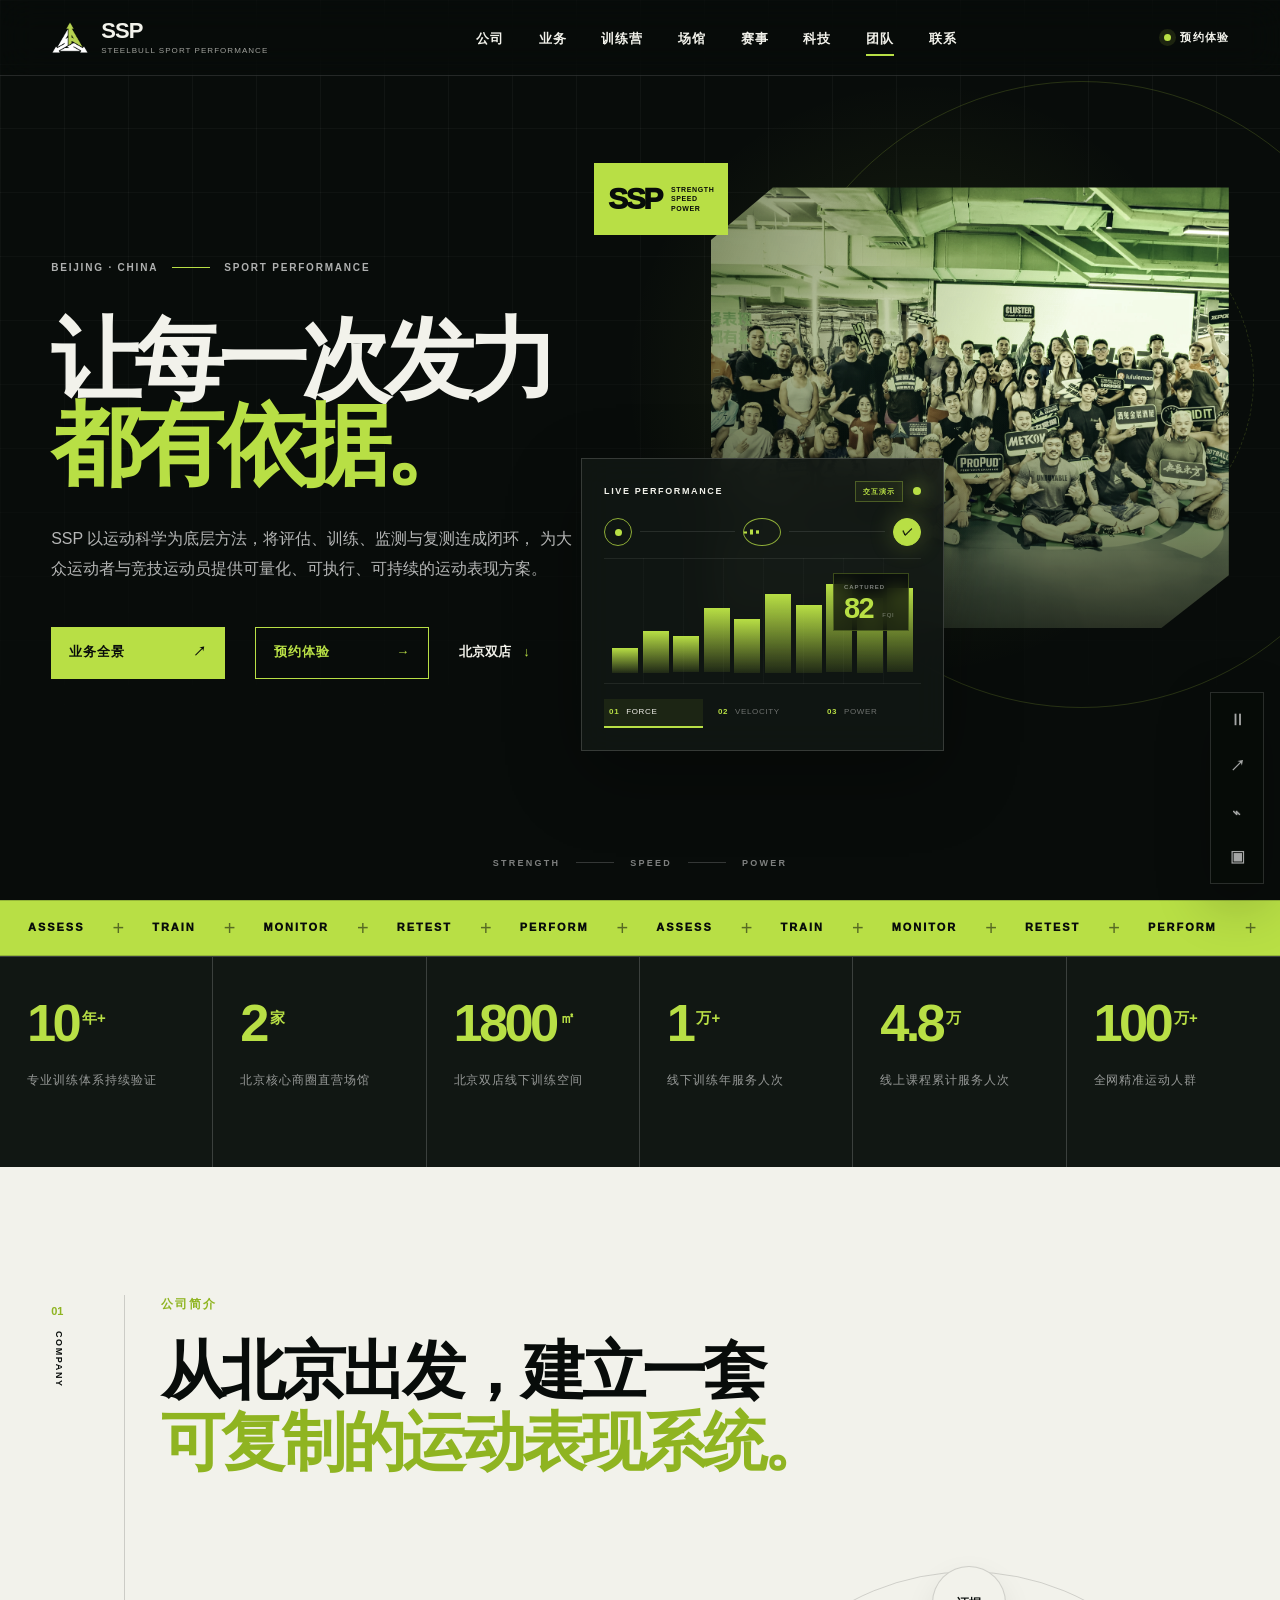
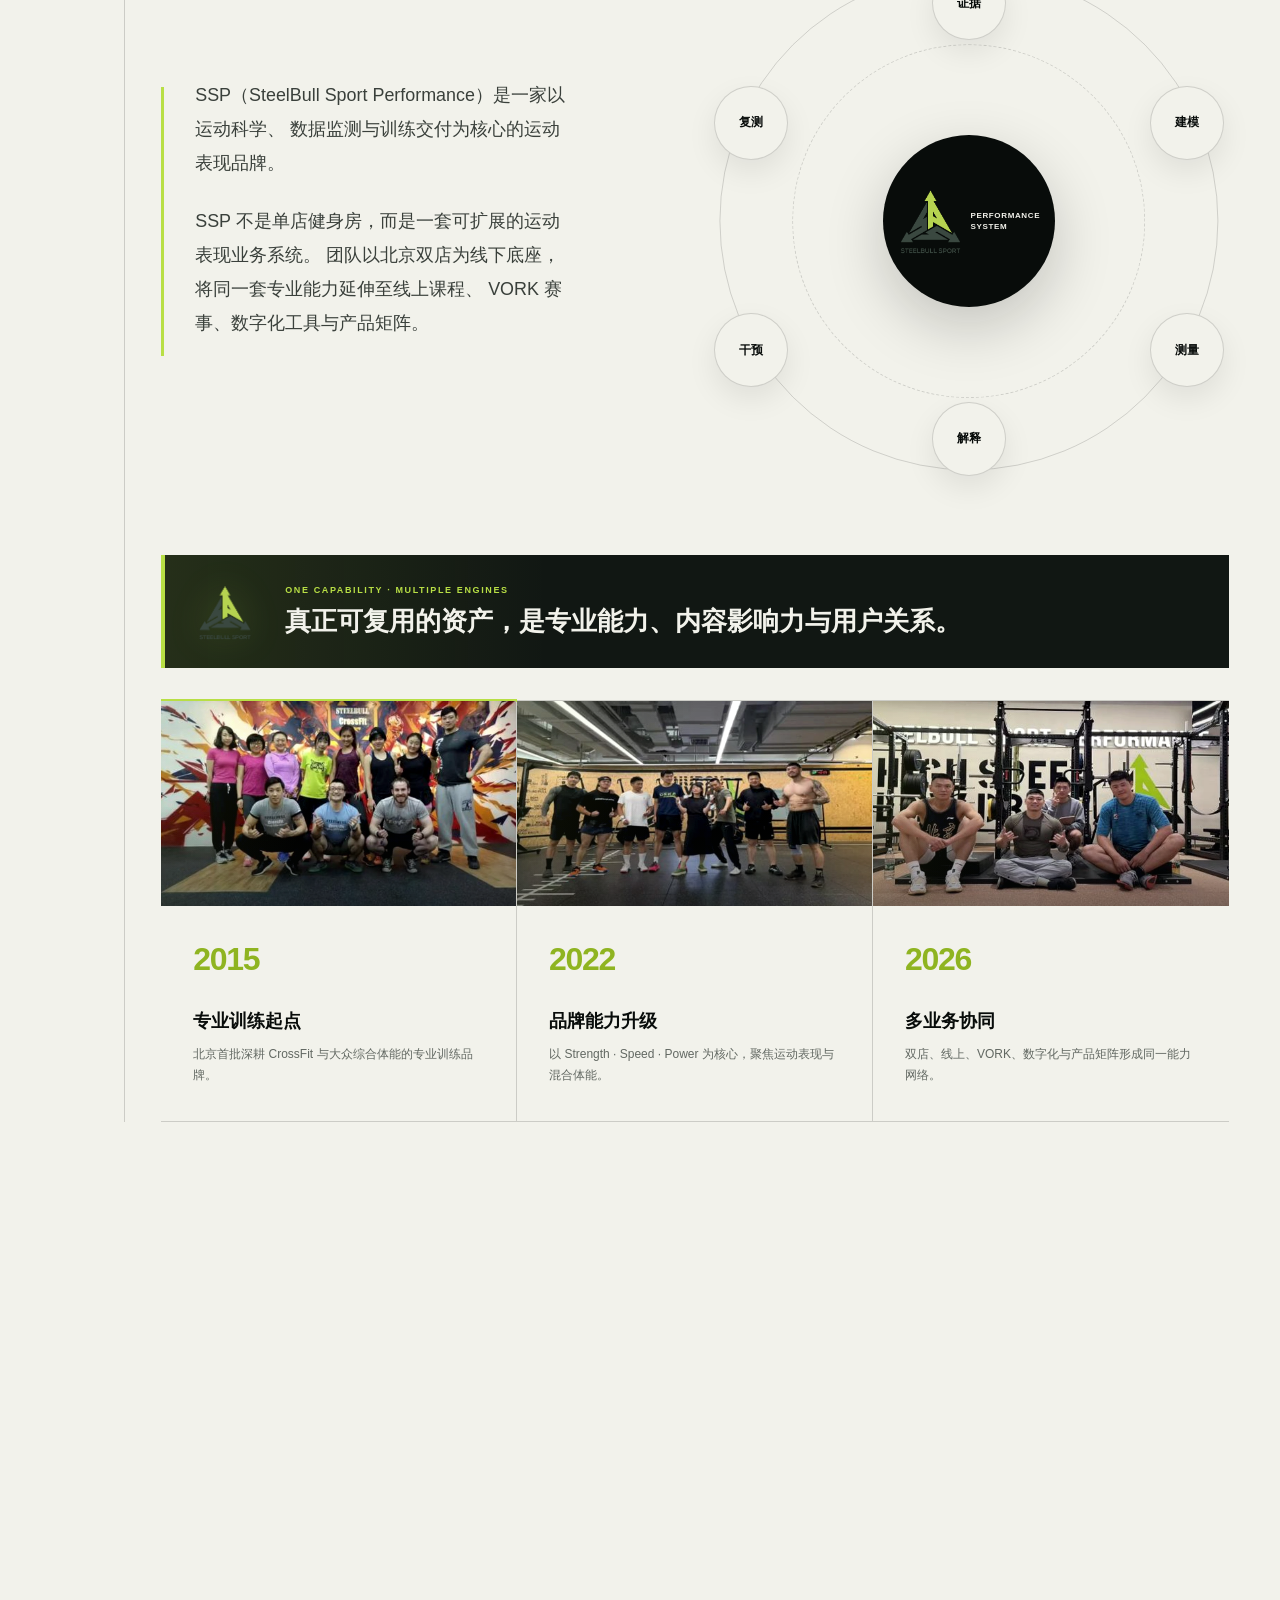
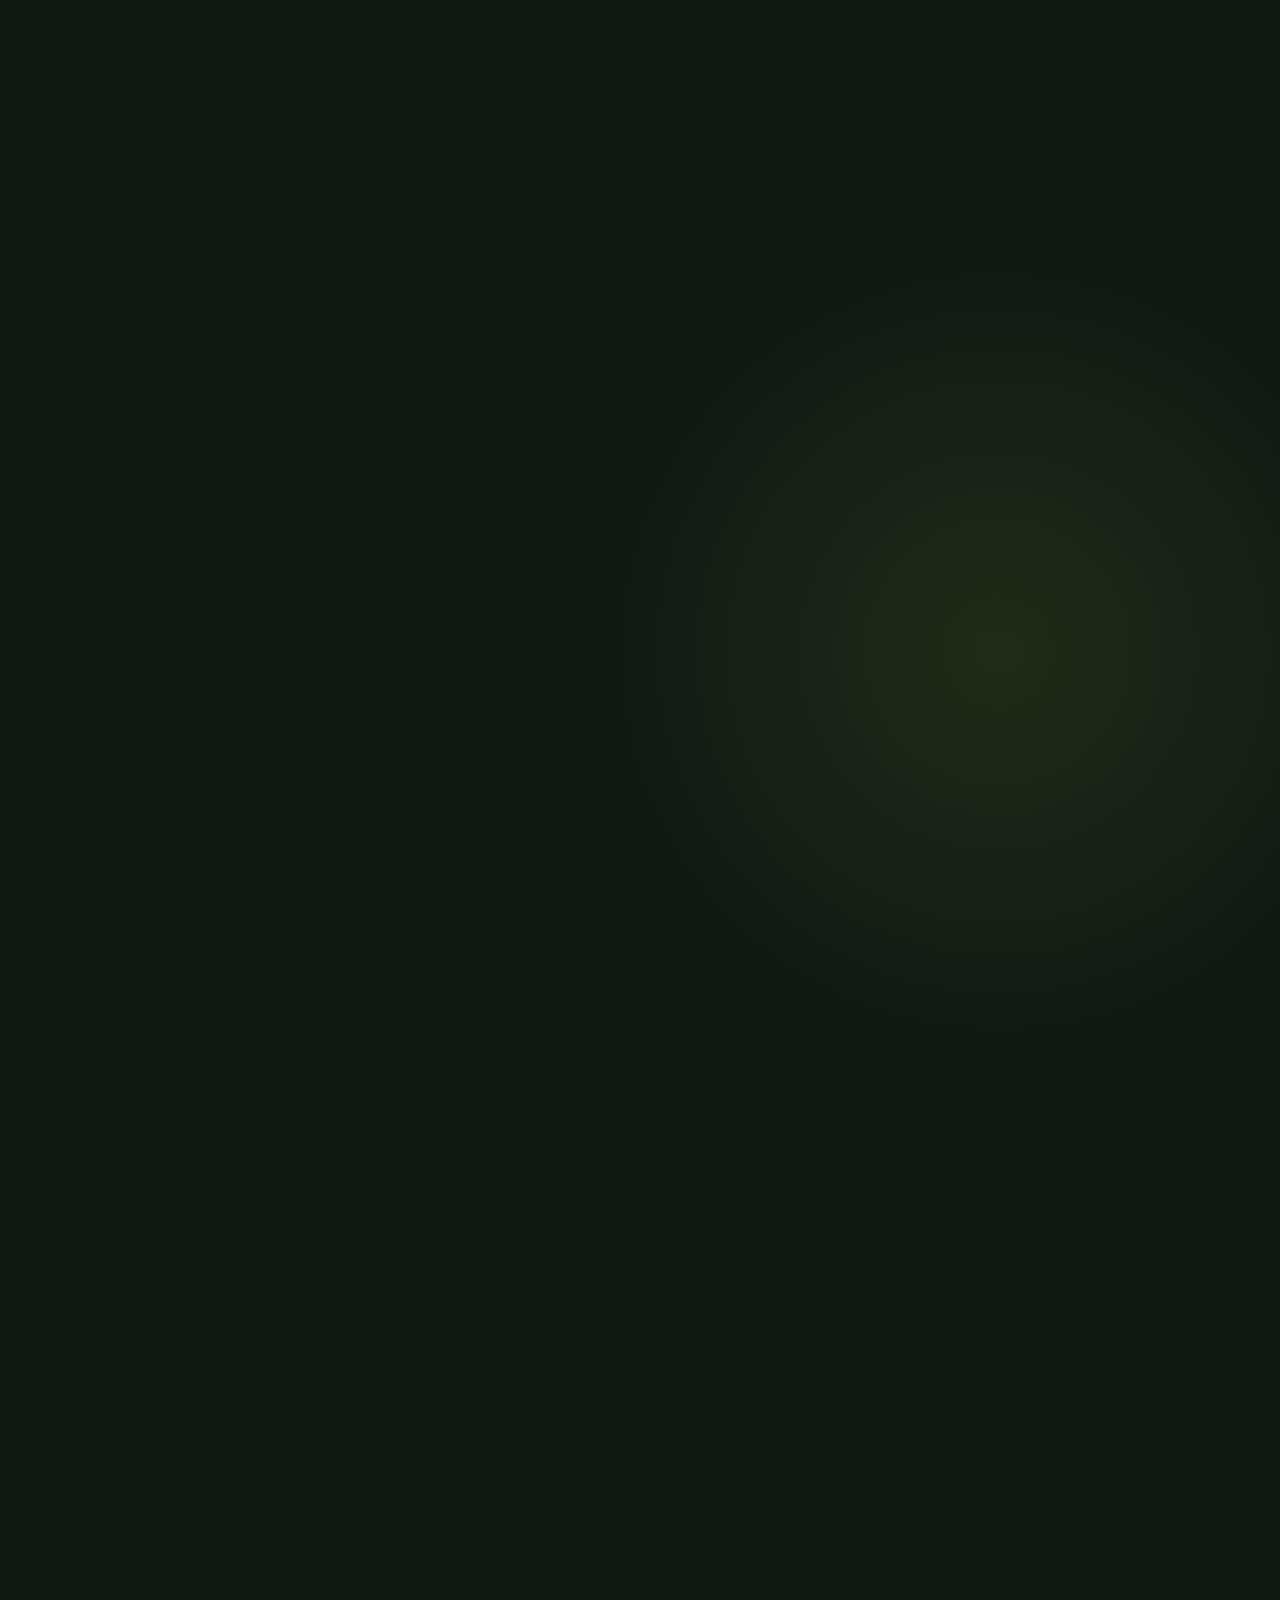
==== index.html @ 8ada9f5b "Deploy SSP official website" ====
<!doctype html>
<html lang="zh-CN">
  <head>
    <meta charset="UTF-8" />
    <meta name="viewport" content="width=device-width, initial-scale=1.0" />
    <meta name="theme-color" content="#080c0a" />
    <meta name="robots" content="index,follow,max-image-preview:large" />
    <meta name="mobile-web-app-capable" content="yes" />
    <meta name="apple-mobile-web-app-capable" content="yes" />
    <meta name="apple-mobile-web-app-status-bar-style" content="black-translucent" />
    <meta
      name="description"
      content="SSP 铁牛运动表现训练中心：以运动科学、数据监测和专业训练为核心，覆盖北京双店直营场馆、线上训练营、赛事孵化、运动营养与行业合作。"
    />
    <meta
      name="keywords"
      content="SSP,铁牛运动表现训练中心,冰丝带,五棵松,运动表现,体能训练,VORK,铁牛老午"
    />
    <meta property="og:type" content="website" />
    <meta property="og:title" content="SSP 铁牛运动表现训练中心" />
    <meta
      property="og:url"
      content="https://ssp-performance-beijing.calvinchristian8635.chatgpt.site"
    />
    <meta
      property="og:description"
      content="用指标讲清训练，用系统持续提升表现。"
    />
    <meta property="og:locale" content="zh_CN" />
    <meta property="og:image" content="/assets/og-5zXVBcWq.png" />
    <meta property="og:image:type" content="image/png" />
    <meta property="og:image:width" content="1731" />
    <meta property="og:image:height" content="909" />
    <meta property="og:image:alt" content="SSP 让每一次发力，都有依据。" />
    <meta name="twitter:card" content="summary_large_image" />
    <meta name="twitter:image" content="/assets/og-5zXVBcWq.png" />
    <link
      rel="canonical"
      href="https://ssp-performance-beijing.calvinchristian8635.chatgpt.site"
    />
    <link
      rel="preload"
      as="image"
      href="/assets/training-community-a-DpMaaEwJ.webp"
      type="image/webp"
    />
    <link
      rel="icon"
      type="image/png"
      sizes="32x32"
      href="/assets/ssp-mark-official-primary-C9KUlkve.png"
    />
    <link rel="apple-touch-icon" href="/assets/ssp-mark-official-primary-C9KUlkve.png" />
    <noscript>
      <style>
        .reveal {
          opacity: 1 !important;
          transform: none !important;
        }
      </style>
    </noscript>
    <title>SSP 铁牛运动表现训练中心｜Strength · Speed · Power</title>
    <script type="application/ld+json">
      {
        "@context": "https://schema.org",
        "@type": "Organization",
        "name": "SSP 铁牛运动表现训练中心",
        "alternateName": "SteelBull Sport Performance",
        "areaServed": "北京",
        "description": "专注运动表现提升、体能训练、线上训练营、赛事孵化与运动营养产品研发。",
        "department": [
          {
            "@type": "SportsActivityLocation",
            "name": "SSP 铁牛运动表现训练中心·冰丝带店",
            "address": {
              "@type": "PostalAddress",
              "streetAddress": "林萃路2号国家速滑馆内",
              "addressLocality": "北京市",
              "addressRegion": "朝阳区",
              "addressCountry": "CN"
            }
          },
          {
            "@type": "SportsActivityLocation",
            "name": "SSP 铁牛运动表现训练中心·五棵松店",
            "address": {
              "@type": "PostalAddress",
              "streetAddress": "复兴路69号华熙LIVE冰上中心内",
              "addressLocality": "北京市",
              "addressRegion": "海淀区",
              "addressCountry": "CN"
            }
          }
        ]
      }
    </script>
    <script type="module" crossorigin src="/assets/index-DtmCuRXL.js"></script>
    <link rel="stylesheet" crossorigin href="/assets/index-B2_wZClF.css">
  </head>
  <body>
    <a class="skip-link" href="#main">跳到主要内容</a>
    <div class="scroll-progress" aria-hidden="true">
      <span data-scroll-progress></span>
    </div>
    <div class="utility-dock" aria-label="页面工具">
      <button type="button" data-motion-toggle aria-pressed="false">
        <span aria-hidden="true" data-motion-icon>Ⅱ</span>
        <small data-motion-label>暂停动效</small>
      </button>
      <button type="button" data-share-page>
        <span aria-hidden="true">↗</span>
        <small>分享页面</small>
      </button>
      <button type="button" data-copy-page>
        <span aria-hidden="true">⌁</span>
        <small>复制地址</small>
      </button>
      <button type="button" data-print-page>
        <span aria-hidden="true">▣</span>
        <small>打印页面</small>
      </button>
    </div>
    <div class="action-toast" role="status" aria-live="polite" data-action-toast></div>

    <header class="site-header" data-header>
      <a class="brand" href="#top" aria-label="SSP 首页">
        <img
          src="/assets/ssp-mark-official-reversed-CSjIPDO2.png"
          alt=""
          width="42"
          height="42"
        />
        <span class="brand-word">
          <strong>SSP</strong>
          <small>STEELBULL SPORT PERFORMANCE</small>
        </span>
      </a>

      <nav class="desktop-nav" aria-label="主导航">
        <a href="#company">公司</a>
        <a href="#business">业务</a>
        <a href="#camp">训练营</a>
        <a href="#venues">场馆</a>
        <a href="#vork">赛事</a>
        <a href="#digital">科技</a>
        <a href="#team">团队</a>
        <a href="#contact">联系</a>
      </nav>

      <a class="header-signal" href="#contact">
        <span></span>
        预约体验
      </a>

      <button
        class="menu-button"
        type="button"
        aria-label="打开导航"
        aria-expanded="false"
        aria-controls="mobile-nav"
        data-menu-button
      >
        <span></span>
        <span></span>
      </button>
    </header>

    <nav class="mobile-nav" id="mobile-nav" aria-label="移动端导航" data-mobile-nav>
      <a href="#company"><span>01</span>公司简介</a>
      <a href="#business"><span>02</span>业务板块</a>
      <a href="#camp"><span>03</span>线上训练营</a>
      <a href="#venues"><span>04</span>北京双店</a>
      <a href="#vork"><span>05</span>赛事孵化</a>
      <a href="#digital"><span>06</span>数字科技</a>
      <a href="#team"><span>07</span>创始团队</a>
    </nav>

    <main id="main">
      <section class="hero" id="top" aria-labelledby="hero-title">
        <div class="hero-grid" aria-hidden="true"></div>
        <div class="hero-orbit hero-orbit-a" aria-hidden="true"></div>
        <div class="hero-orbit hero-orbit-b" aria-hidden="true"></div>

        <div class="hero-copy">
          <div class="eyebrow reveal">
            <span>BEIJING · CHINA</span>
            <span class="eyebrow-line"></span>
            <span>SPORT PERFORMANCE</span>
          </div>
          <h1 id="hero-title" class="reveal">
            <span>让每一次发力</span>
            <em>都有依据。</em>
          </h1>
          <p class="hero-intro reveal">
            SSP 以运动科学为底层方法，将评估、训练、监测与复测连成闭环，
            为大众运动者与竞技运动员提供可量化、可执行、可持续的运动表现方案。
          </p>
          <div class="hero-actions reveal">
            <a class="button button-primary" href="#business">
              业务全景
              <span aria-hidden="true">↗</span>
            </a>
            <a class="button button-primary" href="#contact" style="background:transparent;color:var(--lime);border:1px solid var(--lime)">
              预约体验
              <span aria-hidden="true">→</span>
            </a>
            <a class="text-link" href="#venues">
              北京双店
              <span aria-hidden="true">↓</span>
            </a>
          </div>
        </div>

        <div class="hero-visual" data-hero-visual>
          <div class="hero-photo-wrap">
            <img
              src="/assets/training-community-a-DpMaaEwJ.webp"
              alt="SSP 训练社群在场馆内合影"
              width="1800"
              height="1200"
              decoding="async"
              fetchpriority="high"
            />
            <div class="hero-photo-overlay"></div>
          </div>
          <div class="hero-monitor performance-demo" data-performance-demo aria-label="运动表现实时演示">
            <div class="monitor-head">
              <span>LIVE PERFORMANCE</span>
              <em>交互演示</em>
              <i aria-hidden="true"></i>
            </div>
            <div class="demo-pipeline" aria-hidden="true">
              <span class="pipeline-trigger"><i></i></span>
              <b></b>
              <span class="pipeline-feedback"><i></i><i></i><i></i></span>
              <b></b>
              <span class="pipeline-result">✓</span>
            </div>
            <div class="monitor-chart" aria-hidden="true">
              <div class="monitor-wave">
                <i style="--h: 26%"></i><i style="--h: 44%"></i>
                <i style="--h: 38%"></i><i style="--h: 67%"></i>
                <i style="--h: 56%"></i><i style="--h: 82%"></i>
                <i style="--h: 71%"></i><i style="--h: 92%"></i>
                <i style="--h: 78%"></i><i style="--h: 88%"></i>
              </div>
              <span class="monitor-sweep"></span>
              <div class="monitor-result">
                <span data-performance-state>CAPTURED</span>
                <strong data-performance-value>82</strong>
                <small data-performance-unit>FQI</small>
              </div>
            </div>
            <div class="monitor-data" role="tablist" aria-label="运动表现指标">
              <button type="button" class="is-active" role="tab" aria-selected="true" data-performance-index="0">
                <b>01</b> FORCE
              </button>
              <button type="button" role="tab" aria-selected="false" data-performance-index="1">
                <b>02</b> VELOCITY
              </button>
              <button type="button" role="tab" aria-selected="false" data-performance-index="2">
                <b>03</b> POWER
              </button>
            </div>
          </div>
          <div class="hero-stamp" aria-hidden="true">
            <strong>SSP</strong>
            <span>STRENGTH<br />SPEED<br />POWER</span>
          </div>
        </div>

        <div class="hero-axis" aria-label="SSP 核心能力">
          <span>STRENGTH</span>
          <i></i>
          <span>SPEED</span>
          <i></i>
          <span>POWER</span>
        </div>
      </section>

      <div class="capability-ticker" aria-hidden="true">
        <div class="capability-track">
          <span>ASSESS</span><b>+</b>
          <span>TRAIN</span><b>+</b>
          <span>MONITOR</span><b>+</b>
          <span>RETEST</span><b>+</b>
          <span>PERFORM</span><b>+</b>
          <span>ASSESS</span><b>+</b>
          <span>TRAIN</span><b>+</b>
          <span>MONITOR</span><b>+</b>
          <span>RETEST</span><b>+</b>
          <span>PERFORM</span><b>+</b>
        </div>
      </div>

      <section class="proof-strip" aria-label="核心数据">
        <div class="proof-item reveal">
          <strong><span data-count="10">0</span><sup>年+</sup></strong>
          <p>专业训练体系持续验证</p>
        </div>
        <div class="proof-item reveal">
          <strong><span data-count="2">0</span><sup>家</sup></strong>
          <p>北京核心商圈直营场馆</p>
        </div>
        <div class="proof-item reveal">
          <strong><span data-count="1800">0</span><sup>㎡</sup></strong>
          <p>北京双店线下训练空间</p>
        </div>
        <div class="proof-item reveal">
          <strong><span data-count="1">0</span><sup>万+</sup></strong>
          <p>线下训练年服务人次</p>
        </div>
        <div class="proof-item reveal">
          <strong><span data-count="4.8" data-decimals="1">0</span><sup>万</sup></strong>
          <p>线上课程累计服务人次</p>
        </div>
        <div class="proof-item reveal">
          <strong><span data-count="100">0</span><sup>万+</sup></strong>
          <p>全网精准运动人群</p>
        </div>
      </section>

      <section class="section company" id="company" aria-labelledby="company-title">
        <div class="section-index reveal">
          <span>01</span>
          <p>COMPANY</p>
        </div>
        <div class="company-main">
          <p class="section-kicker reveal">公司简介</p>
          <h2 id="company-title" class="display-title reveal">
            从北京出发，建立一套<br />
            <em>可复制的运动表现系统。</em>
          </h2>
          <div class="company-layout">
            <div class="company-lead reveal">
              <p>
                SSP（SteelBull Sport Performance）是一家以运动科学、
                数据监测与训练交付为核心的运动表现品牌。
              </p>
              <p>
                SSP 不是单店健身房，而是一套可扩展的运动表现业务系统。
                团队以北京双店为线下底座，将同一套专业能力延伸至线上课程、
                VORK 赛事、数字化工具与产品矩阵。
              </p>
            </div>
            <div class="method-system reveal" aria-label="SSP 方法闭环">
              <div class="method-center">
                <img
                  src="/assets/ssp-mark-official-primary-C9KUlkve.png"
                  alt=""
                  width="72"
                  height="72"
                />
                <span>PERFORMANCE<br />SYSTEM</span>
              </div>
              <span class="method-node node-1">证据</span>
              <span class="method-node node-2">建模</span>
              <span class="method-node node-3">测量</span>
              <span class="method-node node-4">解释</span>
              <span class="method-node node-5">干预</span>
              <span class="method-node node-6">复测</span>
              <div class="method-ring ring-a"></div>
              <div class="method-ring ring-b"></div>
            </div>
          </div>
          <div class="platform-thesis reveal">
            <img
              src="/assets/ssp-mark-official-primary-C9KUlkve.png"
              alt=""
              width="56"
              height="56"
            />
            <div>
              <span>ONE CAPABILITY · MULTIPLE ENGINES</span>
              <strong>真正可复用的资产，是专业能力、内容影响力与用户关系。</strong>
            </div>
          </div>
          <div class="evolution-track reveal" aria-label="SSP 品牌发展历程">
            <article>
              <figure class="evolution-media">
                <img
                  src="/assets/evolution-2015-CPqB4xit.webp"
                  alt="SSP 早期 SteelBull CrossFit 训练社群合影"
                  width="1200"
                  height="620"
                  loading="lazy"
                />
              </figure>
              <div class="evolution-copy">
                <span>2015</span>
                <h3>专业训练起点</h3>
                <p>北京首批深耕 CrossFit 与大众综合体能的专业训练品牌。</p>
              </div>
            </article>
            <article>
              <figure class="evolution-media">
                <img
                  src="/assets/evolution-2022-1hyzY56G.webp"
                  alt="SSP 训练场馆内教练与运动者合影"
                  width="1200"
                  height="620"
                  loading="lazy"
                />
              </figure>
              <div class="evolution-copy">
                <span>2022</span>
                <h3>品牌能力升级</h3>
                <p>以 Strength · Speed · Power 为核心，聚焦运动表现与混合体能。</p>
              </div>
            </article>
            <article>
              <figure class="evolution-media">
                <img
                  src="/assets/evolution-2026-eODKfRli.webp"
                  alt="SSP 运动表现训练团队在训练架前合影"
                  width="1200"
                  height="620"
                  loading="lazy"
                />
              </figure>
              <div class="evolution-copy">
                <span>2026</span>
                <h3>多业务协同</h3>
                <p>双店、线上、VORK、数字化与产品矩阵形成同一能力网络。</p>
              </div>
            </article>
          </div>
        </div>
      </section>

      <section class="section business" id="business" aria-labelledby="business-title">
        <div class="section-index reveal">
          <span>02</span>
          <p>BUSINESS</p>
        </div>
        <div class="business-main">
          <div class="section-heading">
            <div>
              <p class="section-kicker reveal">业务板块</p>
              <h2 id="business-title" class="display-title reveal">
                一套专业能力，<br />
                <em>多个增长引擎。</em>
              </h2>
            </div>
            <p class="section-summary reveal">
              每条业务线都回流到同一品牌与用户池，
              让内容触达、训练交付、赛事体验、数据沉淀与产品复购彼此增强。
            </p>
          </div>

          <div class="platform-map reveal" data-platform-demo aria-label="SSP 业务协同系统动态演示">
            <div class="platform-core" aria-hidden="true">
              <div class="platform-core-orbit orbit-outer"></div>
              <div class="platform-core-orbit orbit-inner"></div>
              <img
                src="/assets/ssp-mark-official-reversed-CSjIPDO2.png"
                alt=""
                width="150"
                height="150"
              />
              <span>SSP<br />PLATFORM</span>
            </div>
            <div class="platform-controls" role="tablist" aria-label="业务引擎">
              <button type="button" class="is-active" role="tab" aria-selected="true" data-platform-index="0">
                <b>01</b><span>场馆交付</span>
              </button>
              <button type="button" role="tab" aria-selected="false" data-platform-index="1">
                <b>02</b><span>线上课程</span>
              </button>
              <button type="button" role="tab" aria-selected="false" data-platform-index="2">
                <b>03</b><span>VORK 赛事</span>
              </button>
              <button type="button" role="tab" aria-selected="false" data-platform-index="3">
                <b>04</b><span>数字化</span>
              </button>
              <button type="button" role="tab" aria-selected="false" data-platform-index="4">
                <b>05</b><span>产品矩阵</span>
              </button>
            </div>
            <div class="platform-detail" aria-live="polite">
              <span data-platform-label>VENUE DELIVERY</span>
              <strong data-platform-title>稳定体验与高质量服务</strong>
              <p data-platform-text>北京双店承接评估、训练、复测与社群体验，让专业标准在真实场景中持续验证。</p>
              <div class="platform-result" aria-label="当前业务输出">
                <i aria-hidden="true">↗</i>
                <strong data-platform-metric>2×</strong>
                <small data-platform-unit>VENUE</small>
              </div>
            </div>
          </div>

          <div class="business-grid">
            <article class="business-card card-feature reveal" data-module="F·V·P">
              <span class="card-no">01</span>
              <div class="module-identity module-performance" aria-hidden="true">
                <div class="module-glyph">
                  <img src="/assets/ssp-mark-official-reversed-CSjIPDO2.png" alt="" />
                  <span></span><i></i><b>SSP</b>
                </div>
                <div class="module-meta">
                  <span>SSP / PERFORMANCE</span>
                  <small>FORCE · VELOCITY · POWER</small>
                </div>
              </div>
              <h3>运动表现与场馆</h3>
              <p>
                面向大众运动者与竞技运动员，提供力量构建、体能突破、
                专项竞技优化及数据监测服务。
              </p>
              <ul>
                <li>北京双店直营</li>
                <li>个体评估与周期方案</li>
                <li>训练负荷与表现监测</li>
              </ul>
            </article>

            <article class="business-card card-online reveal" data-module="28D">
              <span class="card-no">02</span>
              <div class="module-identity module-online" aria-hidden="true">
                <div class="module-glyph">
                  <span></span><i></i><b>28</b>
                </div>
                <div class="module-meta">
                  <span>SSP / ONLINE</span>
                  <small>PERIODIC TRAINING</small>
                </div>
              </div>
              <h3>线上训练营</h3>
              <p>
                小程序课程、训练群答疑与独立数据监管系统协同，
                让训练计划被执行、记录与动态调整。
              </p>
              <a href="#camp">查看训练体系 <span>→</span></a>
            </article>

            <article class="business-card card-vork reveal" data-module="V">
              <span class="card-no">03</span>
              <div class="module-identity module-vork" aria-hidden="true">
                <div class="module-glyph">
                  <img src="/assets/vork-logo-BP-L4bTp.png" alt="" />
                  <span></span><i></i><b>V</b>
                </div>
                <div class="module-meta">
                  <span>VORK / EVENT IP</span>
                  <small>START · SURVIVE · PREVAIL</small>
                </div>
              </div>
              <h3>VORK 赛事</h3>
              <p>
                构建覆盖赛制、动作标准、裁判安全、城市场景与内容传播的
                中国原创体能竞速赛事平台。
              </p>
              <a href="#vork">进入 VORK <span>→</span></a>
            </article>

            <article class="business-card card-digital reveal" data-module="OS">
              <span class="card-no">04</span>
              <div class="module-identity module-digital" aria-hidden="true">
                <div class="module-glyph">
                  <span></span><i></i><b>82</b>
                </div>
                <div class="module-meta">
                  <span>SSP / DIGITAL</span>
                  <small>PERFORMANCE OS</small>
                </div>
              </div>
              <h3>数字化训练</h3>
              <p>
                通过 SSP Online、训练负荷监测与动作捕捉，
                让训练状态可读、可复盘、可持续追踪。
              </p>
              <a href="#digital">查看数字系统 <span>→</span></a>
            </article>

            <article class="business-card card-products reveal" data-module="4×">
              <span class="card-no">05</span>
              <div class="module-identity module-products" aria-hidden="true">
                <div class="module-glyph">
                  <span></span><i></i><b>4×</b>
                </div>
                <div class="module-meta">
                  <span>SSP / PRODUCTS</span>
                  <small>TRAINING-VERIFIED MATRIX</small>
                </div>
              </div>
              <h3>产品矩阵</h3>
              <p>
                围绕训练中被验证的需求，延伸运动营养、训练服饰、
                运动护具与专业器械研发。
              </p>
              <a href="#nutrition">了解产品矩阵 <span>→</span></a>
            </article>

            <article class="business-card card-dark card-professional reveal" data-module="CEU">
              <span class="card-no">06</span>
              <div class="module-identity module-professional" aria-hidden="true">
                <div class="module-glyph">
                  <span></span><i></i><b>CEU</b>
                </div>
                <div class="module-meta">
                  <span>SSP / PROFESSIONAL</span>
                  <small>EDUCATION · RESEARCH · PRACTICE</small>
                </div>
              </div>
              <h3>培训与专业合作</h3>
              <p>
                推进教练认证、继续教育、专家工作坊、科研共创，
                让专业知识进入真实训练场。
              </p>
              <div class="partner-line">
                <span>高校分享</span>
                <span>运动队支持</span>
                <span>行业共研</span>
              </div>
            </article>
          </div>
        </div>
      </section>

      <section class="section camp" id="camp" aria-labelledby="camp-title">
        <div class="camp-noise" aria-hidden="true"></div>
        <div class="section-index section-index-light reveal">
          <span>03</span>
          <p>ONLINE CAMP</p>
        </div>
        <div class="camp-main">
          <div class="camp-heading">
            <div>
              <p class="section-kicker section-kicker-light reveal">铁牛线上体能训练营</p>
              <h2 id="camp-title" class="display-title display-title-light reveal">
                不只是给计划，<br />
                <em>而是管理整个训练周期。</em>
              </h2>
            </div>
            <p class="camp-intro reveal">
              小程序课程提供动作教学与训练内容，跟课老师负责执行反馈，
              数据监管系统持续追踪负荷、状态与能力变化。
            </p>
            <a href="#contact" class="button button-primary reveal" style="margin-top:28px">
              立即咨询
              <span aria-hidden="true">→</span>
            </a>
          </div>

          <div class="camp-source-grid reveal" aria-label="SSP 训练营实景">
            <figure>
              <img
                src="/assets/camp-cohort-Dnc4FilI.webp"
                alt="SSP 学员完成阶段训练后的场馆合影"
                width="1600"
                height="1000"
                loading="lazy"
              />
              <figcaption><span>01</span>周期训练 · 线下实践</figcaption>
            </figure>
            <figure>
              <img
                src="/assets/camp-community-CLvjNgP6.webp"
                alt="SSP 长期训练社群在场馆内合影"
                width="1600"
                height="1000"
                loading="lazy"
              />
              <figcaption><span>02</span>长期运营 · 训练社群</figcaption>
            </figure>
          </div>

          <div class="camp-dashboard reveal">
            <div class="camp-tabs" role="tablist" aria-label="训练营体系">
              <button
                type="button"
                role="tab"
                aria-selected="true"
                aria-controls="camp-panel-cycle"
                id="camp-tab-cycle"
                data-camp-tab="cycle"
              >
                <span>01</span>周期训练
              </button>
              <button
                type="button"
                role="tab"
                aria-selected="false"
                aria-controls="camp-panel-data"
                id="camp-tab-data"
                data-camp-tab="data"
              >
                <span>02</span>数据监管
              </button>
              <button
                type="button"
                role="tab"
                aria-selected="false"
                aria-controls="camp-panel-team"
                id="camp-tab-team"
                data-camp-tab="team"
              >
                <span>03</span>专业团队
              </button>
              <button
                type="button"
                role="tab"
                aria-selected="false"
                aria-controls="camp-panel-support"
                id="camp-tab-support"
                data-camp-tab="support"
              >
                <span>04</span>长期陪伴
              </button>
            </div>

            <div class="camp-panels">
              <article
                class="camp-panel is-active"
                id="camp-panel-cycle"
                role="tabpanel"
                aria-labelledby="camp-tab-cycle"
                data-camp-panel="cycle"
              >
                <div class="camp-panel-copy">
                  <span>PERIODIZATION</span>
                  <h3>28 天训练周期，按能力与专项分组。</h3>
                  <p>
                    A/B/C/D 四类训练路径覆盖综合对抗、网拍对抗、
                    垂直弹跳与负重健身等方向。课程由动作教学、热身拉伸、
                    饮食补剂策略与多种监控方式共同组成。
                  </p>
                </div>
                <div class="cycle-visual" data-cycle-demo aria-label="28 天训练周期动态演示">
                  <div class="cycle-ring">
                    <span data-cycle-day>7</span>
                    <small>DAY</small>
                    <i class="cycle-result" aria-hidden="true">↗</i>
                  </div>
                  <div class="cycle-weeks" role="tablist" aria-label="训练周期周次">
                    <button type="button" class="is-active" role="tab" aria-selected="true" data-cycle-week="0">
                      <b>W1</b><span>建立基线</span><i style="--load: 34%"></i>
                    </button>
                    <button type="button" role="tab" aria-selected="false" data-cycle-week="1">
                      <b>W2</b><span>累积负荷</span><i style="--load: 58%"></i>
                    </button>
                    <button type="button" role="tab" aria-selected="false" data-cycle-week="2">
                      <b>W3</b><span>专项强化</span><i style="--load: 82%"></i>
                    </button>
                    <button type="button" role="tab" aria-selected="false" data-cycle-week="3">
                      <b>W4</b><span>整合复测</span><i style="--load: 96%"></i>
                    </button>
                  </div>
                </div>
              </article>

              <article
                class="camp-panel"
                id="camp-panel-data"
                role="tabpanel"
                aria-labelledby="camp-tab-data"
                data-camp-panel="data"
                hidden
              >
                <div class="camp-panel-copy">
                  <span>DATA MONITORING</span>
                  <h3>从数据采集到决策干预的完整闭环。</h3>
                  <p>
                    负荷管理、微周期动态、能力画像、状态交叉分析、
                    智能准备度与标准化数据管道协同工作，
                    让每一次调整都有明确依据。
                  </p>
                </div>
                <div class="data-visual" aria-label="训练数据变化示意">
                  <div class="data-head">
                    <span>READINESS</span><b>87</b>
                  </div>
                  <div class="data-bars">
                    <i style="--h: 42%"></i>
                    <i style="--h: 55%"></i>
                    <i style="--h: 48%"></i>
                    <i style="--h: 72%"></i>
                    <i style="--h: 61%"></i>
                    <i style="--h: 84%"></i>
                    <i style="--h: 76%"></i>
                    <i style="--h: 92%"></i>
                  </div>
                  <div class="data-foot">
                    <span>LOAD</span><span>RPE</span><span>CMJ</span><span>RSI</span>
                  </div>
                </div>
              </article>

              <article
                class="camp-panel"
                id="camp-panel-team"
                role="tabpanel"
                aria-labelledby="camp-tab-team"
                data-camp-panel="team"
                hidden
              >
                <div class="camp-panel-copy">
                  <span>COACHING TEAM</span>
                  <h3>覆盖体能、康复、专项与运动科学的教练团队。</h3>
                  <p>
                    团队成员具备国家队带训、全运周期、运动训练学、
                    康复、举重衍生、VBT 与多专项执教背景，
                    共同完成课程交付与数据监控。
                  </p>
                </div>
                <div class="team-matrix" aria-label="教练能力矩阵">
                  <span>体能训练</span><span>运动科学</span>
                  <span>康复支持</span><span>数据监控</span>
                  <span>专项竞技</span><span>动作教学</span>
                </div>
              </article>

              <article
                class="camp-panel"
                id="camp-panel-support"
                role="tabpanel"
                aria-labelledby="camp-tab-support"
                data-camp-panel="support"
                hidden
              >
                <div class="camp-panel-copy">
                  <span>LONG-TERM SUPPORT</span>
                  <h3>每月开课、跟课答疑、持续复盘。</h3>
                  <p>
                    课程视频与文字内容通过小程序交付，
                    训练群承担答疑与执行反馈；长期运营让训练者能在真实生活节奏中
                    保持连续性，并逐步建立自己的训练系统。
                  </p>
                </div>
                <div class="support-visual" aria-label="课程支持流程">
                  <span>课程</span><i></i><span>执行</span><i></i>
                  <span>记录</span><i></i><span>反馈</span>
                </div>
              </article>
            </div>
          </div>
        </div>
      </section>

      <section class="section venues" id="venues" aria-labelledby="venues-title">
        <div class="section-index reveal">
          <span>04</span>
          <p>VENUES</p>
        </div>
        <div class="venues-main">
          <div class="section-heading venues-heading">
            <div>
              <p class="section-kicker reveal">SSP 铁牛运动表现训练中心</p>
              <h2 id="venues-title" class="display-title reveal">
                北京双店直营，<br />
                <em>覆盖两大核心商圈。</em>
              </h2>
            </div>
            <p class="section-summary reveal">
              专注力量构建、体能突破与专项竞技优化。
              场馆配置专业训练分区与全套器械，
              为健身爱好者突破平台期和运动员备赛提效提供定制方案。
            </p>
          </div>

          <div class="venue-cards">
            <article class="venue-card venue-card-primary reveal">
              <div class="venue-card-image">
                <img
                  src="/assets/venue-sprint-lane-Czfvh17U.webp"
                  alt="SSP 场馆室内冲刺跑道与力量训练区"
                  width="980"
                  height="600"
                  loading="lazy"
                />
                <div class="venue-overlay"></div>
                <span class="venue-tag">NATIONAL SPEED SKATING OVAL</span>
              </div>
              <div class="venue-card-copy">
                <div class="venue-title-row">
                  <div>
                    <span>01 · CHAOYANG</span>
                    <h3>冰丝带店</h3>
                    <p>国家速滑馆</p>
                  </div>
                  <strong>1400<small>㎡</small></strong>
                </div>
                <div class="venue-location">
                  <p>北京市朝阳区林萃路2号 · 国家速滑馆内</p>
                  <a
                    href="https://www.amap.com/place/B0FFHWYH43"
                    target="_blank"
                    rel="noopener noreferrer"
                    aria-label="在地图中查看冰丝带店位置"
                  >地图导航 <span aria-hidden="true">↗</span></a>
                </div>
                <ul>
                  <li>大面积综合体能训练区</li>
                  <li>力量、速度、爆发力训练分区</li>
                  <li>专业评估与数据监测设备</li>
                </ul>
              </div>
            </article>

            <article class="venue-card reveal">
              <div class="venue-card-image">
                <img
                  src="/assets/training-community-b-vF1nmim1.webp"
                  alt="SSP 教练与训练者在场馆内合影"
                  width="1800"
                  height="1200"
                  loading="lazy"
                />
                <div class="venue-overlay"></div>
                <span class="venue-tag">HUAXI ICE CENTER</span>
              </div>
              <div class="venue-card-copy">
                <div class="venue-title-row">
                  <div>
                    <span>02 · WUKESONG</span>
                    <h3>五棵松店</h3>
                    <p>华熙冰上中心</p>
                  </div>
                  <strong>400<small>㎡</small></strong>
                </div>
                <div class="venue-location">
                  <p>北京市海淀区复兴路69号 · 华熙LIVE冰上中心内</p>
                  <a
                    href="https://www.huaxibingxue.com/contactUs.html"
                    target="_blank"
                    rel="noopener noreferrer"
                    aria-label="查看五棵松华熙冰上中心交通信息"
                  >交通信息 <span aria-hidden="true">↗</span></a>
                </div>
                <ul>
                  <li>精品化运动表现训练空间</li>
                  <li>专项竞技与体能提升课程</li>
                  <li>小班及个体定制训练方案</li>
                </ul>
              </div>
            </article>
          </div>

          <div class="venue-capabilities reveal">
            <p>SPACE SYSTEM</p>
            <div>
              <span><b>01</b>功能性训练</span>
              <span><b>02</b>力量构建</span>
              <span><b>03</b>爆发力训练</span>
              <span><b>04</b>专项竞技优化</span>
              <span><b>05</b>综合体能提升</span>
              <span><b>06</b>数据评估监测</span>
            </div>
          </div>

          <div class="venue-gallery" aria-label="SSP 场馆实景">
            <button
              class="gallery-item gallery-wide reveal"
              type="button"
              data-gallery-src="assets/site/venue-training-floor.webp"
              data-gallery-caption="SSP 综合力量训练区"
            >
              <img
                src="/assets/venue-training-floor-BIyMWoKn.webp"
                alt="SSP 综合力量训练区"
                width="1020"
                height="605"
                loading="lazy"
              />
              <span>综合力量训练区 <b>01</b></span>
            </button>
            <button
              class="gallery-item reveal"
              type="button"
              data-gallery-src="assets/site/venue-force-platform.webp"
              data-gallery-caption="无线测力台与数据监测设备"
            >
              <img
                src="/assets/venue-force-platform-CMatWx9e.webp"
                alt="无线测力台与数据监测设备"
                width="920"
                height="615"
                loading="lazy"
              />
              <span>数据评估区 <b>02</b></span>
            </button>
            <button
              class="gallery-item reveal"
              type="button"
              data-gallery-src="assets/site/venue-rig-zone.webp"
              data-gallery-caption="综合体能训练架区域"
            >
              <img
                src="/assets/venue-rig-zone-0fmkwNlK.webp"
                alt="综合体能训练架区域"
                width="950"
                height="615"
                loading="lazy"
              />
              <span>综合体能区 <b>03</b></span>
            </button>
            <button
              class="gallery-item gallery-wide reveal"
              type="button"
              data-gallery-src="assets/site/venue-brand-track.webp"
              data-gallery-caption="SSP 品牌冲刺跑道"
            >
              <img
                src="/assets/venue-brand-track-B4nwKgNW.webp"
                alt="SSP 品牌冲刺跑道"
                width="1020"
                height="600"
                loading="lazy"
              />
              <span>速度训练区 <b>04</b></span>
            </button>
            <button
              class="gallery-item gallery-wide reveal"
              type="button"
              data-gallery-src="assets/site/venue-conditioning.webp"
              data-gallery-caption="SSP 有氧体能器械区"
            >
              <img
                src="/assets/venue-conditioning-scB37qrQ.webp"
                alt="SSP 场馆内的风阻单车与有氧体能器械"
                width="876"
                height="576"
                loading="lazy"
              />
              <span>有氧体能区 <b>05</b></span>
            </button>
            <button
              class="gallery-item reveal"
              type="button"
              data-gallery-src="assets/site/venue-lockers.webp"
              data-gallery-caption="SSP 场馆更衣储物空间"
            >
              <img
                src="/assets/venue-lockers-iJWWYlP2.webp"
                alt="SSP 场馆内的编号更衣储物柜"
                width="932"
                height="543"
                loading="lazy"
              />
              <span>更衣储物区 <b>06</b></span>
            </button>
            <button
              class="gallery-item reveal"
              type="button"
              data-gallery-src="assets/site/venue-recovery-tech.webp"
              data-gallery-caption="SSP 训练恢复科技设备"
            >
              <img
                src="/assets/venue-recovery-tech-DnQdPQmj.webp"
                alt="SSP 场馆内的训练恢复科技设备"
                width="904"
                height="575"
                loading="lazy"
              />
              <span>恢复科技区 <b>07</b></span>
            </button>
          </div>
        </div>
      </section>

      <section class="section vork" id="vork" aria-labelledby="vork-title">
        <div class="vork-grid" aria-hidden="true"></div>
        <div class="section-index section-index-light reveal">
          <span>05</span>
          <p>EVENT IP</p>
        </div>
        <div class="vork-main">
          <div class="vork-brand reveal">
            <span>START. SURVIVE. PREVAIL.</span>
            <img
              class="vork-logo"
              src="/assets/vork-logo-BP-L4bTp.png"
              alt="VORK"
              width="960"
              height="152"
            />
            <h2 id="vork-title">VORK</h2>
            <p>中国原创体能竞速赛事平台</p>
          </div>
          <div class="vork-story">
            <h3 class="reveal">把健身房里的训练，变成一场可记录、可比较、可传播的城市运动赛事。</h3>
            <p class="reveal">
              VORK 是一项融合跑步、心肺、力量与功能性训练的综合体能竞速赛。
              SSP 负责其技术体系、训练标准与交付能力，
              并与赛事团队共同推进城市落地、内容传播和场景合作。
            </p>
            <div class="vork-validation reveal" aria-label="VORK 北京大学站验证数据">
              <article>
                <strong><span data-count="1487">0</span></strong>
                <p>北京大学站报名规模</p>
              </article>
              <article>
                <strong><span data-count="98.5" data-decimals="1">0</span><sup>%</sup></strong>
                <p>北京大学站完赛率</p>
              </article>
              <article>
                <strong><span data-count="110">0</span><sup>万+</sup></strong>
                <p>赛事直播观看人次</p>
              </article>
            </div>
          </div>

          <div class="vork-photo-strip reveal" aria-label="VORK 赛事现场">
            <figure>
              <img
                src="/assets/vork-race-start-ILIRNmr2.webp"
                alt="VORK 体能竞速赛事运动员从起点出发"
                width="1200"
                height="900"
                loading="lazy"
              />
              <figcaption><span>01</span><strong>RACE START</strong>竞速出发现场</figcaption>
            </figure>
            <figure>
              <img
                src="/assets/vork-runner-Dv_CcjNO.webp"
                alt="VORK 运动员通过赛事冲刺区域"
                width="1200"
                height="900"
                loading="lazy"
              />
              <figcaption><span>02</span><strong>RACE FLOW</strong>赛段执行现场</figcaption>
            </figure>
          </div>

          <div class="vork-race-demo reveal" data-vork-race-demo aria-label="VORK 比赛流程动态演示">
            <div class="race-demo-head">
              <div>
                <span>LIVE RACE / 交互演示</span>
                <strong data-vork-phase>起跑准备</strong>
              </div>
              <b data-vork-status>READY</b>
            </div>
            <div class="race-demo-stage" aria-hidden="true">
              <div class="race-lane">
                <i class="race-lane-fill"></i>
                <span class="race-gate gate-start"><b>START</b></span>
                <span class="race-gate gate-segment"><b>02</b></span>
                <span class="race-gate gate-judge"><b>✓</b></span>
                <span class="race-gate gate-finish"><b>FINISH</b></span>
                <span class="race-athlete">
                  <i class="athlete-head"></i>
                  <i class="athlete-body"></i>
                  <i class="athlete-arm"></i>
                  <i class="athlete-leg"></i>
                </span>
              </div>
              <div class="race-readout">
                <span data-vork-readout-label>COUNTDOWN</span>
                <strong data-vork-readout>3 · 2 · 1</strong>
                <small data-vork-output>等待发令</small>
              </div>
            </div>
            <div class="race-demo-controls" role="tablist" aria-label="VORK 比赛阶段">
              <button type="button" class="is-active" role="tab" aria-selected="true" data-vork-demo-index="0">
                <b>01</b><span>起跑</span>
              </button>
              <button type="button" role="tab" aria-selected="false" data-vork-demo-index="1">
                <b>02</b><span>赛段</span>
              </button>
              <button type="button" role="tab" aria-selected="false" data-vork-demo-index="2">
                <b>03</b><span>判定</span>
              </button>
              <button type="button" role="tab" aria-selected="false" data-vork-demo-index="3">
                <b>04</b><span>冲线</span>
              </button>
            </div>
          </div>

          <div class="race-system reveal" aria-label="VORK 赛事能力链路">
            <div class="race-track">
              <span class="race-line"></span>
              <button type="button" class="race-node is-active" data-race-index="0">
                <b>01</b><span>赛制设计</span>
              </button>
              <button type="button" class="race-node" data-race-index="1">
                <b>02</b><span>动作标准</span>
              </button>
              <button type="button" class="race-node" data-race-index="2">
                <b>03</b><span>裁判安全</span>
              </button>
              <button type="button" class="race-node" data-race-index="3">
                <b>04</b><span>城市落地</span>
              </button>
              <button type="button" class="race-node" data-race-index="4">
                <b>05</b><span>内容传播</span>
              </button>
            </div>
            <div class="race-detail" aria-live="polite">
              <span data-race-label>RACE DESIGN</span>
              <p data-race-text>
                从能量代谢、动作模式与执行关键事件出发，
                校准项目顺序、难度梯度和完赛体验。
              </p>
            </div>
          </div>

          <div class="vork-principles">
            <article class="reveal">
              <span>V</span>
              <h4>Vision</h4>
              <p>看见更强的自己</p>
            </article>
            <article class="reveal">
              <span>O</span>
              <h4>Original</h4>
              <p>原创竞赛系统</p>
            </article>
            <article class="reveal">
              <span>R</span>
              <h4>Race</h4>
              <p>从旁观到上场</p>
            </article>
            <article class="reveal">
              <span>K</span>
              <h4>Keep</h4>
              <p>坚持完成挑战</p>
            </article>
          </div>
        </div>
      </section>

      <section class="section digital" id="digital" aria-labelledby="digital-title">
        <div class="section-index reveal">
          <span>06</span>
          <p>DIGITAL</p>
        </div>
        <div class="digital-main">
          <div class="section-heading">
            <div>
              <p class="section-kicker reveal">数字化与运动科技</p>
              <h2 id="digital-title" class="display-title reveal">
                让训练状态可读，<br />
                <em>让专业判断可追踪。</em>
              </h2>
            </div>
            <p class="section-summary reveal">
              SSP Online 将课程、训练群、线下场馆与数据反馈连接起来；
              动作捕捉系统进一步把关键动作过程转化为可比较的数据资产。
            </p>
          </div>

          <div class="digital-stage reveal">
            <div class="digital-copy">
              <div class="digital-brand">
                <img src="/assets/ssp-mark-official-reversed-CSjIPDO2.png" alt="" width="54" height="54" />
                <div>
                  <span>SSP ONLINE</span>
                  <strong>PERFORMANCE OS</strong>
                </div>
              </div>
              <div class="digital-controls" role="tablist" aria-label="训练数据维度">
                <button type="button" class="is-active" role="tab" aria-selected="true" data-digital-index="0">
                  <span>01</span>LOAD
                </button>
                <button type="button" role="tab" aria-selected="false" data-digital-index="1">
                  <span>02</span>POWER
                </button>
                <button type="button" role="tab" aria-selected="false" data-digital-index="2">
                  <span>03</span>RECOVERY
                </button>
              </div>
              <div class="digital-detail" aria-live="polite">
                <span data-digital-label>TRAINING LOAD</span>
                <h3 data-digital-title>训练负荷与周期变化</h3>
                <p data-digital-text>结合训练量、强度与主观感受，识别周期节奏与恢复窗口。</p>
              </div>
            </div>

            <div class="digital-console" data-digital-console aria-label="SSP Online 数据处理动态演示">
              <div class="console-head">
                <span>ATHLETE / DEMO</span>
                <em>交互演示</em>
                <b>LIVE</b>
              </div>
              <div class="console-flow" aria-hidden="true">
                <span class="flow-input"><i></i></span>
                <b></b>
                <span class="flow-process"><i></i><i></i><i></i></span>
                <b></b>
                <span class="flow-output">✓</span>
              </div>
              <div class="console-metric">
                <span data-console-metric>LOAD INDEX</span>
                <strong data-console-value>82</strong>
                <small data-console-unit>AU</small>
                <i class="console-trend" data-console-trend>+12%</i>
              </div>
              <div class="console-chart" aria-hidden="true">
                <i style="--h: 32%"></i>
                <i style="--h: 46%"></i>
                <i style="--h: 39%"></i>
                <i style="--h: 62%"></i>
                <i style="--h: 74%"></i>
                <i style="--h: 58%"></i>
                <i style="--h: 82%"></i>
                <i style="--h: 69%"></i>
                <i style="--h: 88%"></i>
                <i style="--h: 76%"></i>
                <span class="console-scan"></span>
              </div>
              <div class="motion-capture" aria-hidden="true">
                <span class="joint joint-head"></span>
                <span class="joint joint-shoulder"></span>
                <span class="joint joint-elbow-a"></span>
                <span class="joint joint-elbow-b"></span>
                <span class="joint joint-hip"></span>
                <span class="joint joint-knee-a"></span>
                <span class="joint joint-knee-b"></span>
                <span class="joint joint-foot-a"></span>
                <span class="joint joint-foot-b"></span>
                <i class="bone bone-spine"></i>
                <i class="bone bone-arm-a"></i>
                <i class="bone bone-arm-b"></i>
                <i class="bone bone-leg-a"></i>
                <i class="bone bone-leg-b"></i>
              </div>
            </div>
          </div>

          <div class="digital-source-grid reveal" aria-label="SSP 数字化产品实景">
            <figure class="digital-source-item digital-source-tall">
              <img
                src="/assets/digital-online-DQB5-Nys.webp"
                alt="SSP Online 移动端产品界面"
                width="720"
                height="1280"
                loading="lazy"
              />
              <figcaption><span>01</span><strong>SSP ONLINE</strong>移动端训练入口</figcaption>
            </figure>
            <div class="digital-source-stack">
              <figure class="digital-source-item">
                <img
                  src="/assets/digital-dashboard-DjSD9_3n.webp"
                  alt="SSP Online 训练指标仪表盘"
                  width="1400"
                  height="752"
                  loading="lazy"
                />
                <figcaption><span>02</span><strong>LOAD</strong>负荷与表现指标</figcaption>
              </figure>
              <figure class="digital-source-item">
                <img
                  src="/assets/digital-readiness-CK3htYdZ.webp"
                  alt="SSP Online 准备度与加速能力趋势界面"
                  width="1400"
                  height="752"
                  loading="lazy"
                />
                <figcaption><span>03</span><strong>READINESS</strong>状态与能力趋势</figcaption>
              </figure>
            </div>
            <figure class="digital-source-item digital-source-motion">
              <img
                src="/assets/digital-motion-capture-BbEH_9gV.webp"
                alt="SSP 场馆内动作捕捉系统识别训练者关节轨迹"
                width="1400"
                height="810"
                loading="lazy"
              />
              <figcaption><span>04</span><strong>MOTION CAPTURE</strong>动作识别与技术评估</figcaption>
            </figure>
          </div>

          <div class="sport-tech-grid">
            <article class="reveal">
              <span>01</span><h3>动作识别</h3><p>记录关键关节轨迹与动作过程。</p>
            </article>
            <article class="reveal">
              <span>02</span><h3>技术评估</h3><p>分析发力路径与动作稳定性。</p>
            </article>
            <article class="reveal">
              <span>03</span><h3>训练反馈</h3><p>将表现转化为可读、可执行的数据。</p>
            </article>
            <article class="reveal">
              <span>04</span><h3>持续追踪</h3><p>支持周期复盘与康复进度对比。</p>
            </article>
          </div>
        </div>
      </section>

      <section class="section nutrition" id="nutrition" aria-labelledby="nutrition-title">
        <div class="section-index reveal">
          <span>07</span>
          <p>PRODUCTS</p>
        </div>
        <div class="nutrition-main">
          <div class="nutrition-layout">
            <div class="nutrition-copy">
              <p class="section-kicker reveal">铁牛老午 · 运动营养</p>
              <h2 id="nutrition-title" class="display-title reveal">
                以机制和场景<br />
                <em>定义产品。</em>
              </h2>
              <p class="nutrition-intro reveal">
                SSP 以运动生理与循证营养为底层逻辑，
                与百合股份开展联合研发和产业化落地，
                覆盖配方、原料、工艺稳定性与质量控制全链路。
              </p>
              <div class="nutrition-points">
                <article class="reveal">
                  <span>01</span>
                  <div>
                    <h3>综合练前 / 赛前补剂</h3>
                    <p>围绕高强度输出、代谢压力与训练完成度设计使用场景。</p>
                  </div>
                </article>
                <article class="reveal">
                  <span>02</span>
                  <div>
                    <h3>肌酸软糖</h3>
                    <p>以更便捷的载体支持长期规律补充与重复爆发表现。</p>
                  </div>
                </article>
              </div>
            </div>

            <div class="product-stage reveal" aria-label="铁牛老午运动营养产品概念陈列">
              <div class="product-orbit orbit-one"></div>
              <div class="product-orbit orbit-two"></div>
              <div class="product-can can-black">
                <span class="product-cap"></span>
                <div class="product-label">
                  <small>STEELBULL SPORT PERFORMANCE</small>
                  <strong>练前<br />复合配方</strong>
                  <b>STRENGTH / SPEED / POWER</b>
                </div>
              </div>
              <div class="product-can can-lime">
                <span class="product-cap"></span>
                <div class="product-label">
                  <small>CREATINE GUMMY</small>
                  <strong>肌酸<br />软糖</strong>
                  <b>DAILY PERFORMANCE SUPPORT</b>
                </div>
              </div>
              <div class="product-chip chip-a">ATP-PCr</div>
              <div class="product-chip chip-b">OUTPUT</div>
              <div class="product-chip chip-c">ADHERENCE</div>
            </div>
          </div>
          <div class="product-matrix reveal" aria-label="SSP 产品矩阵">
            <article>
              <figure class="product-photo">
                <img
                  src="/assets/product-apparel-C_RlZwKI.webp"
                  alt="SSP 训练服饰实物"
                  width="760"
                  height="760"
                  loading="lazy"
                />
              </figure>
              <span>01</span><h3>训练服饰</h3><p>品牌周边与运动穿搭</p>
            </article>
            <article>
              <figure class="product-photo">
                <img
                  src="/assets/product-supplement-DAn-QUtJ.webp"
                  alt="铁牛老午速度力量特膳粉实物与包装"
                  width="760"
                  height="760"
                  loading="lazy"
                />
              </figure>
              <span>02</span><h3>营养补剂</h3><p>训练与恢复场景延展</p>
            </article>
            <article>
              <figure class="product-photo">
                <img
                  src="/assets/product-support-CwSv_Q0u.webp"
                  alt="SSP 运动护具在力量训练中的使用实景"
                  width="760"
                  height="760"
                  loading="lazy"
                />
              </figure>
              <span>03</span><h3>运动护具</h3><p>保护、稳定与耐用需求</p>
            </article>
            <article>
              <figure class="product-photo">
                <img
                  src="/assets/product-equipment-CboVOzqT.webp"
                  alt="VORK 赛事与训练场景中的专业体能器械"
                  width="760"
                  height="760"
                  loading="lazy"
                />
              </figure>
              <span>04</span><h3>器械研发</h3><p>从场馆需求进入产品定义</p>
            </article>
          </div>
        </div>
      </section>

      <section class="section team" id="team" aria-labelledby="team-title">
        <div class="section-index reveal">
          <span>08</span>
          <p>FOUNDERS</p>
        </div>
        <div class="team-main">
          <div class="section-heading">
            <div>
              <p class="section-kicker reveal">创始团队</p>
              <h2 id="team-title" class="display-title reveal">
                专业标准与赛事商业化，<br />
                <em>在同一团队完成闭环。</em>
              </h2>
            </div>
            <p class="section-summary reveal">
              团队同时具备运动表现训练、课程产品、赛事组织、
              国际体育 IP、场馆运营与品牌整合能力。
            </p>
          </div>

          <div class="founder-grid">
            <article class="founder-card reveal">
              <figure class="founder-portrait">
                <img
                  src="/assets/founder-guan-gengwu-E6crFKtb.webp"
                  alt="管庚午在 VORK 赛事现场进行组织与技术指挥"
                  width="1000"
                  height="1200"
                  loading="lazy"
                />
                <figcaption>TECHNICAL SYSTEM / 01</figcaption>
              </figure>
              <div class="founder-head">
                <div>
                  <span>CO-FOUNDER / TECHNICAL DIRECTOR</span>
                  <h3>管庚午 <small>/ 老午</small></h3>
                  <p>VORK 联合创始人 · 技术总监 · 训练体系负责人</p>
                </div>
                <b>01</b>
              </div>
              <p class="founder-lead">
                负责将训练、课程与赛事技术体系转化为可训练、
                可交付、可复制的专业标准。
              </p>
              <ul>
                <li><span>专业标准</span>北京体能训练协会副秘书长；北京体育大学特聘讲师</li>
                <li><span>课程产品</span>线上课程连续运营 6 年，累计服务约 4.8 万人次</li>
                <li><span>线下交付</span>SSP 双店年服务超 1 万人次，教练团队约 20 人</li>
                <li><span>内容影响</span>全网粉丝约 100 万+，“老午的作业本”播放 1.6 亿+</li>
              </ul>
            </article>

            <article class="founder-card founder-card-dark reveal">
              <figure class="founder-portrait">
                <img
                  src="/assets/founder-feng-fei-DXpKy1n2.webp"
                  alt="冯飞在训练场进行负重雪橇训练"
                  width="1000"
                  height="1200"
                  loading="lazy"
                />
                <figcaption>EVENT & COMMERCIAL / 02</figcaption>
              </figure>
              <div class="founder-head">
                <div>
                  <span>CO-FOUNDER / EVENT & COMMERCIAL</span>
                  <h3>冯飞 <small>/ Figo Feng</small></h3>
                  <p>VORK 联合创始人 · 赛事 IP 与商业化负责人</p>
                </div>
                <b>02</b>
              </div>
              <p class="founder-lead">
                负责赛事 IP 构建、城市落地、品牌合作、
                资源整合与商业化拓展。
              </p>
              <ul>
                <li><span>赛事组织</span>2008 北京奥运会体育风险管理项目执行人</li>
                <li><span>冬奥经验</span>2022 北京冬奥会五棵松赛区赛事组织领域负责人</li>
                <li><span>国际 IP</span>NHL 中国赛、2014 南美超级德比杯等项目操盘</li>
                <li><span>场馆商业</span>华熙 LIVE 体育商业场馆运营管理经验</li>
              </ul>
            </article>
          </div>
        </div>
      </section>

      <section class="evidence" aria-labelledby="evidence-title">
        <div class="evidence-top">
          <p class="section-kicker reveal">专业实践</p>
          <h2 id="evidence-title" class="reveal">
            让运动科学进入<br />训练现场。
          </h2>
        </div>
        <div class="evidence-list">
          <article class="reveal">
            <figure>
              <img
                src="/assets/evidence-qinghua-BCNqQxDx.webp"
                alt="SSP 团队为清华雪队开展运动科学知识分享"
                width="1200"
                height="800"
                loading="lazy"
              />
            </figure>
            <div><span>01</span><h3>清华雪队</h3><p>围绕地面反作用力、RFD、边刃控制、SSC 与机械效率开展专项分享。</p></div>
          </article>
          <article class="reveal">
            <figure>
              <img
                src="/assets/evidence-bsu-oPAb9EjQ.webp"
                alt="SSP 团队在北京体育大学开展力量与功率主题分享"
                width="1200"
                height="800"
                loading="lazy"
              />
            </figure>
            <div><span>02</span><h3>北京体育大学</h3><p>系统讲解力—速—功率关系、冲量、功率曲线与力矢量路径。</p></div>
          </article>
          <article class="reveal">
            <figure>
              <img
                src="/assets/evidence-btv-CLEU_mJv.webp"
                alt="北京电视台在国家速滑馆报道 SSP 团队运动表现实践"
                width="1200"
                height="800"
                loading="lazy"
              />
            </figure>
            <div><span>03</span><h3>北京电视台</h3><p>国家速滑馆开业当天，团队进行运动力学科普与实践展示并获现场报道。</p></div>
          </article>
          <article class="reveal">
            <figure>
              <img
                src="/assets/evidence-industry-DgjX5wg7.webp"
                alt="SSP 场馆内教练员培训与行业交流现场"
                width="1200"
                height="800"
                loading="lazy"
              />
            </figure>
            <div><span>04</span><h3>行业协作</h3><p>推进教练员培训、继续教育、科研共创与大众体能赛事标准建设。</p></div>
          </article>
        </div>
      </section>

      <section class="section contact" id="contact" aria-labelledby="contact-title">
        <div class="section-index section-index-light">
          <span>CONTACT</span>
          <p>联系我们</p>
        </div>
        <div>
          <p class="section-kicker section-kicker-light reveal">GET IN TOUCH</p>
          <h2 id="contact-title" class="display-title display-title-light reveal">
            开始你的<em>运动表现</em>之旅。
          </h2>
          <p class="section-summary reveal" style="color:rgba(255,255,255,0.52)">
            无论你是运动员、教练员还是品牌伙伴，留下信息，我们会尽快与你取得联系。
          </p>
          <div class="contact-layout reveal">
            <form class="contact-form" onsubmit="event.preventDefault();this.reset();alert('感谢您的咨询！我们会尽快与您联系。')">
              <div class="form-row">
                <label>
                  <span>姓名</span>
                  <input type="text" placeholder="你的名字" required />
                </label>
                <label>
                  <span>手机号</span>
                  <input type="tel" placeholder="你的手机号" required />
                </label>
              </div>
              <label>
                <span>咨询类型</span>
                <select>
                  <option value="">请选择</option>
                  <option>场馆体验 / 评估</option>
                  <option>线上训练营</option>
                  <option>赛事合作</option>
                  <option>品牌 / 商业合作</option>
                  <option>其他</option>
                </select>
              </label>
              <label>
                <span>留言</span>
                <textarea rows="3" placeholder="简单描述你的需求或问题"></textarea>
              </label>
              <button type="submit" class="button button-primary">
                提交咨询 <span style="margin-left:12px">→</span>
              </button>
            </form>
            <aside class="contact-info">
              <div class="contact-methods">
                <article>
                  <span>📍</span>
                  <div>
                    <strong>冰丝带店</strong>
                    <p>朝阳区林萃路2号国家速滑馆内</p>
                  </div>
                </article>
                <article>
                  <span>📍</span>
                  <div>
                    <strong>五棵松店</strong>
                    <p>海淀区复兴路69号华熙LIVE·冰上中心</p>
                  </div>
                </article>
                <article>
                  <span>📞</span>
                  <div>
                    <strong>电话咨询</strong>
                    <p><a href="tel:+86-000-0000-0000">+86 000-0000-0000</a></p>
                  </div>
                </article>
                <article>
                  <span>💬</span>
                  <div>
                    <strong>微信公众号</strong>
                    <p>搜索「SSP铁牛运动表现」</p>
                  </div>
                </article>
                <article>
                  <span>📧</span>
                  <div>
                    <strong>商务合作</strong>
                    <p><a href="mailto:contact@ssp-performance.cn">contact@ssp-performance.cn</a></p>
                  </div>
                </article>
              </div>
              <div class="contact-qr">
                <span>微信公众号</span>
                <div class="qr-placeholder">二维码</div>
                <small>扫码关注 · 获取最新动态</small>
              </div>
            </aside>
          </div>
        </div>
      </section>
    </main>

    <footer class="site-footer">
      <div class="footer-mark">
        <img
          src="/assets/ssp-logo-official-reversed-DoK67Gop.png"
          alt="SSP SteelBull Sport Performance"
          width="320"
          height="390"
          loading="lazy"
        />
      </div>
      <div class="footer-statement">
        <span>STRENGTH · SPEED · POWER</span>
        <h2>用指标讲清训练，<br />用系统持续提升表现。</h2>
      </div>
      <div class="footer-grid">
        <div>
          <span>TRAINING</span>
          <p>冰丝带店 · 五棵松店 · 线上训练营</p>
        </div>
        <div>
          <span>BUSINESS</span>
          <p>运动表现 · 运动营养 · 赛事 IP · 专业合作</p>
        </div>
        <div>
          <span>LOCATION</span>
          <p>BEIJING · CHINA</p>
        </div>
        <div>
          <span>PHONE</span>
          <p><a href="tel:+86-000-0000-0000">+86 000-0000-0000</a></p>
        </div>
        <div>
          <span>EMAIL</span>
          <p><a href="mailto:contact@ssp-performance.cn">contact@ssp-performance.cn</a></p>
        </div>
        <div>
          <span>WECHAT</span>
          <p>搜索关注「SSP铁牛运动表现」</p>
        </div>
      </div>
      <div class="footer-bottom">
        <div>
          <p>© <span data-year></span> SSP 铁牛运动表现训练中心</p>
          <small>动态指标为界面交互演示，不对应特定用户的真实训练数据。<br /><a href="privacy.html">隐私政策</a></small>
        </div>
        <div class="footer-legal">
          <a href="https://beian.miit.gov.cn/" target="_blank" rel="noopener noreferrer">京ICP备XXXXXXXX号</a>
          <a href="#top">BACK TO TOP ↑</a>
        </div>
      </div>
    </footer>

    <dialog class="gallery-dialog" data-gallery-dialog>
      <button type="button" class="dialog-close" aria-label="关闭图片" data-dialog-close>
        ×
      </button>
      <figure>
        <img src="" alt="" data-dialog-image />
        <div class="dialog-toolbar">
          <button type="button" class="dialog-nav dialog-prev" aria-label="上一张场馆图片" data-dialog-prev>
            ←
          </button>
          <figcaption>
            <span data-dialog-counter>01 / 07</span>
            <strong data-dialog-caption></strong>
          </figcaption>
          <button type="button" class="dialog-nav dialog-next" aria-label="下一张场馆图片" data-dialog-next>
            →
          </button>
        </div>
      </figure>
    </dialog>

  </body>
</html>
---- assets/index-B2_wZClF.css ----
:root{--ink:#080c0a;--ink-soft:#111713;--ink-raised:#171f19;--paper:#f2f2eb;--paper-strong:#fff;--paper-muted:#dedfd5;--line:#080c0a29;--line-light:#ffffff2e;--lime:#b8df45;--lime-bright:#c9f05c;--lime-deep:#8fb421;--gray:#8a9089;--max:1440px;--gutter:clamp(20px, 4vw, 68px);--ease:cubic-bezier(.22, 1, .36, 1);--shadow:0 30px 80px #080c0a1f}*,:before,:after{box-sizing:border-box}html{scroll-behavior:smooth;background:var(--ink);scroll-padding-top:88px}body{color:var(--ink);background:var(--paper);text-rendering:optimizelegibility;-webkit-font-smoothing:antialiased;margin:0;font-family:Inter,Helvetica Neue,PingFang SC,Microsoft YaHei,Arial,sans-serif;font-size:16px;line-height:1.6;overflow-x:hidden}body.menu-open{overflow:hidden}::selection{color:var(--ink);background:var(--lime)}img{max-width:100%;display:block}a{color:inherit;text-decoration:none}button,input,textarea,select{font:inherit}button{color:inherit}a:focus-visible,button:focus-visible,[tabindex]:focus-visible{outline:2px solid var(--lime);outline-offset:4px}section[id]{scroll-margin-top:76px}.skip-link{z-index:1000;color:var(--paper);background:var(--ink);padding:10px 14px;transition:transform .18s;position:fixed;top:12px;left:12px;transform:translateY(-150%)}.skip-link:focus{transform:translateY(0)}.scroll-progress{z-index:1000;pointer-events:none;width:100%;height:3px;position:fixed;top:0;left:0}.scroll-progress span{background:var(--lime-bright);transform-origin:0;will-change:transform;width:100%;height:100%;display:block;transform:scaleX(0)}.utility-dock{z-index:96;right:max(16px, env(safe-area-inset-right));bottom:max(16px, env(safe-area-inset-bottom));color:var(--paper);-webkit-backdrop-filter:blur(16px);backdrop-filter:blur(16px);background:#070b08d1;border:1px solid #ffffff24;gap:6px;padding:6px;display:grid;position:fixed;box-shadow:0 18px 55px #0000003d}.utility-dock button{color:#ffffffa3;cursor:pointer;touch-action:manipulation;width:40px;height:40px;transition:color .22s ease, border-color .22s ease, background .22s ease, transform .22s var(--ease);background:0 0;border:1px solid #0000;place-items:center;padding:0;display:grid;position:relative}.utility-dock button:hover,.utility-dock button:focus-visible,.utility-dock button[aria-pressed=true]{color:var(--lime);background:#b8df4514;border-color:#b8df4559;transform:translateY(-2px)}.utility-dock button>span{font-size:15px;font-weight:900;line-height:1}.utility-dock button>small{width:max-content;color:var(--paper);letter-spacing:.06em;pointer-events:none;opacity:0;transition:opacity .18s ease, transform .22s var(--ease);background:#070b08eb;border:1px solid #ffffff1f;padding:7px 9px;font-size:9px;font-weight:750;position:absolute;top:50%;right:calc(100% + 13px);transform:translate(7px,-50%)}.utility-dock button:hover>small,.utility-dock button:focus-visible>small{opacity:1;transform:translateY(-50%)}.action-toast{z-index:120;bottom:max(25px, env(safe-area-inset-bottom));color:var(--ink);letter-spacing:.06em;pointer-events:none;background:var(--lime);opacity:0;transition:opacity .22s ease, transform .3s var(--ease);padding:10px 14px;font-size:10px;font-weight:850;position:fixed;left:50%;transform:translate(-50%,14px)}.action-toast.is-visible{opacity:1;transform:translate(-50%)}.motion-paused *,.motion-paused :before,.motion-paused :after{animation-play-state:paused!important}.section:not(.hero),.evidence{content-visibility:auto;contain-intrinsic-size:1px 1000px}.site-header{z-index:100;width:100%;min-height:76px;padding:0 var(--gutter);padding-right:max(var(--gutter), env(safe-area-inset-right));padding-left:max(var(--gutter), env(safe-area-inset-left));color:var(--paper);-webkit-backdrop-filter:blur(18px);backdrop-filter:blur(18px);transition:min-height .3s ease, background .3s ease, transform .42s var(--ease);will-change:transform;background:#080c0a7a;border-bottom:1px solid #ffffff1f;grid-template-columns:auto 1fr auto;align-items:center;display:grid;position:fixed;top:0;left:0}.site-header.is-scrolled{background:#080c0ae6;min-height:66px}.site-header.is-hidden{transform:translateY(calc(-100% - 3px))}.brand{align-items:center;gap:12px;width:max-content;display:inline-flex}.brand img{object-fit:contain;width:38px;height:38px}.brand-word{flex-direction:column;line-height:1;display:flex}.brand-word strong{letter-spacing:-.04em;font-size:22px;font-weight:900}.brand-word small{letter-spacing:.13em;opacity:.65;margin-top:5px;font-size:8px}.desktop-nav{justify-content:center;align-items:center;gap:clamp(20px,2.7vw,44px);display:flex}.desktop-nav a{letter-spacing:.08em;padding:26px 0 23px;font-size:13px;font-weight:600;position:relative}.desktop-nav a:after{content:"";background:var(--lime);transform-origin:100%;width:100%;height:2px;transition:transform .25s var(--ease);position:absolute;bottom:16px;left:0;transform:scaleX(0)}.desktop-nav a:hover:after,.desktop-nav a.is-active:after{transform-origin:0;transform:scaleX(1)}.header-signal{letter-spacing:.1em;align-items:center;gap:9px;font-size:11px;font-weight:700;display:inline-flex}.header-signal span{background:var(--lime);border-radius:50%;width:7px;height:7px;animation:2s ease-in-out infinite pulse;box-shadow:0 0 0 5px #b8df451f}.menu-button{background:0 0;border:0;width:44px;height:44px;padding:0;display:none}.menu-button span{background:var(--paper);width:24px;height:1px;transition:transform .26s var(--ease);margin:7px auto;display:block}.menu-button[aria-expanded=true] span:first-child{transform:translateY(4px)rotate(45deg)}.menu-button[aria-expanded=true] span:last-child{transform:translateY(-4px)rotate(-45deg)}.mobile-nav{z-index:90;visibility:hidden;padding:100px var(--gutter) 50px;color:var(--paper);background:var(--ink);opacity:0;transition:visibility 0s linear .4s, opacity .3s ease, transform .4s var(--ease);flex-direction:column;justify-content:center;display:flex;position:fixed;inset:0;transform:translateY(-20px)}.mobile-nav.is-open{visibility:visible;opacity:1;transition-delay:0s;transform:translateY(0)}.mobile-nav a{border-bottom:1px solid var(--line-light);align-items:baseline;gap:22px;padding:18px 0;font-size:clamp(28px,8vw,48px);font-weight:800;line-height:1.1;display:flex}.mobile-nav a span{color:var(--lime);letter-spacing:.1em;font-size:11px}.hero{min-height:100svh;padding:132px var(--gutter) 94px;color:var(--paper);background:radial-gradient(circle at 72% 42%, #b8df451c, transparent 28%), var(--ink);grid-template-columns:minmax(0,.9fr) minmax(480px,1.1fr);align-items:center;display:grid;position:relative;overflow:hidden}.hero-grid,.vork-grid{pointer-events:none;background-image:linear-gradient(#ffffff0b 1px,#0000 1px),linear-gradient(90deg,#ffffff0b 1px,#0000 1px);background-size:64px 64px;position:absolute;inset:0;-webkit-mask-image:linear-gradient(#000,#0000 88%);mask-image:linear-gradient(#000,#0000 88%)}.hero-orbit{pointer-events:none;border:1px solid #b8df452e;border-radius:50%;position:absolute}.hero-orbit-a{width:49vw;height:49vw;animation:28s linear infinite rotate-slow;top:9%;right:-9vw}.hero-orbit-b{border-style:dashed;width:27vw;height:27vw;animation:20s linear infinite reverse rotate-slow;top:23%;right:2vw}.hero-copy{z-index:3;max-width:690px;position:relative}.eyebrow{color:#ffffffad;letter-spacing:.18em;align-items:center;gap:14px;margin-bottom:42px;font-size:10px;font-weight:700;display:flex}.eyebrow-line{background:var(--lime);width:38px;height:1px}.hero h1{letter-spacing:-.075em;max-width:750px;margin:0;font-size:clamp(58px,7vw,116px);font-weight:900;line-height:.95}.hero h1 span,.hero h1 em{display:block}.hero h1 em{color:var(--lime);font-style:normal}.hero-intro{color:#ffffffb3;max-width:630px;margin:36px 0 0;font-size:clamp(15px,1.25vw,18px);line-height:1.9}.hero-actions{align-items:center;gap:30px;margin-top:42px;display:flex}.button{letter-spacing:.08em;justify-content:space-between;align-items:center;gap:34px;min-width:174px;min-height:52px;padding:0 18px;font-size:13px;font-weight:800;transition:color .22s,background .22s,transform .22s;display:inline-flex}.button:hover{transform:translateY(-3px)}.button-primary{color:var(--ink);background:var(--lime)}.button-primary:hover{background:var(--lime-bright)}.text-link{align-items:center;gap:12px;font-size:13px;font-weight:700;display:inline-flex}.text-link span{color:var(--lime)}.hero-visual{--mx:0px;--my:0px;z-index:2;min-height:min(68vh,720px);transform:translate3d(var(--mx), var(--my), 0);transition:transform .7s var(--ease);position:relative}.hero-photo-wrap{clip-path:polygon(12% 0,100% 0,100% 88%,87% 100%,0 100%,0 12%);width:80%;height:72%;box-shadow:var(--shadow);position:absolute;top:4%;right:0;overflow:hidden}.hero-photo-wrap:after{content:"";background:linear-gradient(110deg,#080c0a80,#0000 60%),linear-gradient(#0000 40%,#080c0acc);position:absolute;inset:0}.hero-photo-wrap img{object-fit:cover;filter:saturate(.45)contrast(1.08);width:100%;height:100%;transform:scale(1.04)}.hero-photo-overlay{z-index:1;mix-blend-mode:color;background:#96c22438;position:absolute;inset:0}.hero-monitor{z-index:4;width:min(430px,56%);min-height:250px;color:var(--paper);-webkit-backdrop-filter:blur(16px);backdrop-filter:blur(16px);background:#111713e6;border:1px solid #ffffff29;padding:22px;position:absolute;bottom:4%;left:0;box-shadow:0 26px 70px #00000052}.monitor-head{letter-spacing:.18em;justify-content:space-between;align-items:center;font-size:9px;font-weight:800;display:flex}.monitor-head em,.console-head em{color:var(--lime);letter-spacing:.12em;background:#b8df450f;border:1px solid #b8df454d;margin-left:auto;padding:4px 7px;font-size:7px;font-style:normal;font-weight:900}.monitor-head i{background:var(--lime);width:8px;height:8px;box-shadow:0 0 18px var(--lime);border-radius:50%;margin-left:10px}.monitor-chart{background:repeating-linear-gradient(90deg,#0000 0 39px,#ffffff0d 40px);border-top:1px solid #ffffff14;border-bottom:1px solid #ffffff14;height:140px;margin:18px 0;position:relative;overflow:hidden}.chart-line{transform-origin:0;width:112%;height:3px;display:block;position:absolute;left:-6%}.line-a{background:var(--lime);clip-path:polygon(0 60%,10% 58%,18% 28%,27% 67%,38% 31%,49% 52%,61% 18%,72% 46%,82% 27%,91% 42%,100% 20%,100% 80%,0 80%);height:62px;top:72px;transform:translateY(-32px)}.line-b{background:#ffffff8c;height:1px;top:84px;transform:rotate(-5deg)}.chart-dot{border:2px solid var(--ink-soft);background:var(--lime-bright);border-radius:50%;width:7px;height:7px;position:absolute;box-shadow:0 0 0 3px #b8df4538}.dot-a{top:38px;left:18%}.dot-b{top:55px;left:49%}.dot-c{top:29px;left:81%}.monitor-data{grid-template-columns:repeat(3,1fr);gap:10px;display:grid}.monitor-data span{color:#ffffff7a;letter-spacing:.08em;font-size:8px}.monitor-data b{color:var(--lime);margin-right:4px}.hero-stamp{z-index:5;color:var(--ink);background:var(--lime);grid-template-columns:auto auto;align-items:center;gap:10px;padding:12px 14px;display:grid;position:absolute;top:0;left:2%}.hero-stamp strong{letter-spacing:-.08em;font-size:30px;font-weight:950}.hero-stamp span{letter-spacing:.09em;font-size:7px;font-weight:900;line-height:1.35}.hero-axis{z-index:3;right:var(--gutter);bottom:30px;left:var(--gutter);color:#ffffff7a;letter-spacing:.25em;justify-content:center;align-items:center;gap:16px;font-size:9px;font-weight:800;display:flex;position:absolute}.hero-axis i{background:#ffffff2e;width:38px;height:1px}.capability-ticker{color:var(--ink);background:var(--lime);border-top:1px solid #080c0a33;border-bottom:1px solid #080c0a33;position:relative;overflow:hidden}.capability-track{will-change:transform;align-items:center;width:max-content;min-height:54px;animation:26s linear infinite capability-loop;display:flex}.capability-track span{letter-spacing:.18em;padding:0 28px;font-size:11px;font-weight:950}.capability-track b{opacity:.55;font-size:20px;font-weight:400}.proof-strip{color:var(--paper);background:var(--ink-soft);border-top:1px solid var(--line-light);grid-template-columns:repeat(6,1fr);display:grid}.proof-item{border-right:1px solid var(--line-light);min-height:210px;padding:40px clamp(18px,2.1vw,38px)}.proof-item:last-child{border-right:0}.proof-item strong{color:var(--lime);letter-spacing:-.07em;font-size:clamp(38px,4.1vw,66px);font-weight:900;line-height:1;display:block}.proof-item sup{letter-spacing:0;vertical-align:super;margin-left:4px;font-size:15px;font-weight:800}.proof-item p{color:#ffffff8f;letter-spacing:.08em;margin:22px 0 0;font-size:12px}.interactive-surface:after{z-index:5;content:"";pointer-events:none;background:radial-gradient(420px circle at var(--spot-x,50%) var(--spot-y,50%), #b8df4524, transparent 58%);opacity:0;transition:opacity .28s;position:absolute;inset:0}.interactive-surface:hover:after{opacity:1}.section{max-width:var(--max);padding:clamp(100px, 10vw, 170px) var(--gutter);grid-template-columns:110px minmax(0,1fr);margin:0 auto;display:grid;position:relative}.section-index{padding-top:8px;position:relative}.section-index:after{content:"";background:var(--line);width:1px;height:100%;position:absolute;top:0;right:36px}.section-index span{color:var(--lime-deep);font-size:11px;font-weight:800;display:block}.section-index p{letter-spacing:.18em;writing-mode:vertical-rl;margin:10px 0 0;font-size:9px;font-weight:800}.section-index-light:after{background:var(--line-light)}.section-index-light span{color:var(--lime)}.section-index-light p{color:#ffffff73}.section-kicker{color:var(--lime-deep);letter-spacing:.15em;margin:0 0 22px;font-size:12px;font-weight:800}.section-kicker-light{color:var(--lime)}.display-title{letter-spacing:-.06em;margin:0;font-size:clamp(40px,5vw,76px);font-weight:850;line-height:1.1}.display-title em{color:var(--lime-deep);font-style:normal}.display-title-light{color:var(--paper)}.display-title-light em{color:var(--lime)}.section-heading{grid-template-columns:minmax(0,1.35fr) minmax(300px,.65fr);align-items:end;gap:60px;margin-bottom:68px;display:grid}.section-summary{color:#555c56;max-width:480px;margin:0 0 7px;font-size:16px;line-height:1.9}.company{min-height:880px}.company-layout{grid-template-columns:.85fr 1.15fr;align-items:center;gap:clamp(60px,8vw,120px);margin-top:84px;display:grid}.company-lead{padding-left:34px;position:relative}.company-lead:before{content:"";background:var(--lime);width:3px;position:absolute;top:9px;bottom:8px;left:0}.company-lead p{color:#3a403b;margin:0 0 24px;font-size:clamp(17px,1.4vw,20px);line-height:1.9}.method-system{aspect-ratio:1;width:100%;max-width:520px;margin-left:auto;position:relative}.method-center{z-index:3;width:172px;height:172px;color:var(--paper);background:var(--ink);border-radius:50%;justify-content:center;align-items:center;display:flex;position:absolute;top:50%;left:50%;transform:translate(-50%,-50%);box-shadow:0 20px 60px #080c0a33}.method-center img{object-fit:contain;width:66px;height:66px}.method-center span{letter-spacing:.08em;margin-left:7px;font-size:8px;font-weight:800;line-height:1.4}.method-ring{border:1px solid #080c0a26;border-radius:50%;position:absolute;top:50%;left:50%;transform:translate(-50%,-50%)}.ring-a{border-style:dashed;width:68%;height:68%;animation:30s linear infinite rotate-slow}.ring-b{width:96%;height:96%}.method-node{z-index:2;background:var(--paper);border:1px solid #080c0a26;border-radius:50%;place-items:center;width:74px;height:74px;font-size:12px;font-weight:800;display:grid;position:absolute;box-shadow:0 12px 30px #080c0a14}.node-1{top:1%;left:50%;transform:translate(-50%)}.node-2{top:24%;right:1%}.node-3{bottom:18%;right:1%}.node-4{bottom:1%;left:50%;transform:translate(-50%)}.node-5{bottom:18%;left:1%}.node-6{top:24%;left:1%}.business{padding-top:80px}.business-grid{border-top:1px solid var(--line);border-left:1px solid var(--line);grid-template-columns:repeat(3,1fr);display:grid}.business-card{border-right:1px solid var(--line);border-bottom:1px solid var(--line);min-height:390px;transition:background .35s ease, transform .35s var(--ease);background:#ffffff2e;padding:32px;position:relative;overflow:hidden}.business-card:hover{z-index:2;background:var(--paper-strong);box-shadow:var(--shadow);transform:translateY(-6px)}.business-card.card-feature{min-height:780px;color:var(--paper);background:linear-gradient(#0000 40%,#080c0af5 76%),url(/assets/venue-sprint-lane-Czfvh17U.webp) 50%/cover;grid-row:span 2}.business-card.card-feature:hover{background:linear-gradient(#b8df4514 25%,#080c0af7 76%),url(/assets/venue-sprint-lane-Czfvh17U.webp) 50%/cover}.business-card.card-feature h3{margin-top:370px}.business-card.card-feature p{color:#ffffffab}.business-card.card-dark{color:var(--paper);background:var(--ink)}.business-card.card-dark:hover{background:#111914}.business-card.card-dark p{color:#fff9}.card-no{color:var(--lime-deep);font-size:11px;font-weight:900;display:block}.card-feature .card-no,.card-dark .card-no{color:var(--lime)}.card-icon{opacity:.52;border:1px solid;width:72px;height:72px;margin:54px 0 35px;position:relative}.card-icon i{background:currentColor;display:block;position:absolute}.icon-performance i{width:7px;bottom:15px}.icon-performance i:first-child{height:20px;left:14px}.icon-performance i:nth-child(2){height:37px;left:32px}.icon-performance i:nth-child(3){height:29px;left:50px}.icon-course i{height:1px;left:12px;right:12px}.icon-course i:first-child{top:16px}.icon-course i:nth-child(2){top:29px}.icon-course i:nth-child(3){top:42px}.icon-course i:nth-child(4){top:55px}.icon-nutrition i:first-child{border-radius:7px 7px 4px 4px;width:28px;height:48px;top:12px;left:22px}.icon-nutrition i:last-child{width:18px;height:7px;top:8px;left:27px}.icon-race i:first-child{width:52px;height:2px;top:34px;left:10px;transform:rotate(-26deg)}.icon-race i:nth-child(2),.icon-race i:nth-child(3){border-radius:50%;width:13px;height:13px}.icon-race i:nth-child(2){top:42px;left:9px}.icon-race i:nth-child(3){top:17px;right:9px}.icon-education i:first-child{clip-path:polygon(50% 0,100% 22%,50% 44%,0 22%);width:44px;height:34px;top:18px;left:14px}.icon-education i:last-child{width:16px;height:17px;bottom:16px;left:28px}.icon-research i:first-child{width:2px;height:44px;top:14px;left:34px}.icon-research i:nth-child(2){width:32px;height:2px;top:21px;left:20px;transform:rotate(52deg)}.icon-research i:nth-child(3){width:32px;height:2px;top:41px;left:20px;transform:rotate(-52deg)}.business-card h3{letter-spacing:-.03em;margin:0 0 16px;font-size:25px;font-weight:800}.business-card p{color:#58605a;max-width:340px;margin:0;font-size:14px;line-height:1.85}.business-card ul{gap:9px;margin:28px 0 0;padding:0;list-style:none;display:grid}.business-card li{align-items:center;gap:10px;font-size:12px;display:flex}.business-card li:before{content:"";background:var(--lime);width:14px;height:1px}.business-card a{letter-spacing:.08em;border-top:1px solid var(--line);justify-content:space-between;align-items:center;padding-top:15px;font-size:11px;font-weight:800;display:flex;position:absolute;bottom:30px;left:32px;right:32px}.business-card a span{color:var(--lime-deep);font-size:18px}.partner-line{flex-wrap:wrap;gap:8px;margin-top:42px;display:flex}.partner-line span{color:var(--lime);letter-spacing:.08em;border:1px solid #b8df4552;padding:7px 9px;font-size:9px}.camp{max-width:none;min-height:960px;color:var(--paper);background:var(--ink-soft)}.camp:before,.vork:before{content:"";pointer-events:none;background:radial-gradient(circle at 86% 15%,#b8df4521,#0000 28%),radial-gradient(circle at 12% 86%,#b8df450f,#0000 28%);position:absolute;inset:0}.camp-noise{pointer-events:none;opacity:.18;background-image:radial-gradient(circle at 20% 20%,#ffffff1a 0 1px,#0000 1px),radial-gradient(circle at 80% 65%,#b8df4514 0 1px,#0000 1px);background-size:17px 17px,23px 23px;position:absolute;inset:0}.camp-main,.vork-main{z-index:1;position:relative}.camp-heading{grid-template-columns:minmax(0,1.15fr) minmax(280px,.85fr);align-items:end;gap:70px;display:grid}.camp-intro{color:#fff9;max-width:500px;margin:0 0 8px;line-height:1.9}.camp-dashboard{border:1px solid var(--line-light);-webkit-backdrop-filter:blur(8px);backdrop-filter:blur(8px);background:#080c0a80;margin-top:82px}.camp-tabs{border-bottom:1px solid var(--line-light);grid-template-columns:repeat(4,1fr);display:grid}.camp-tabs button{text-align:left;color:#ffffff7a;border:0;border-right:1px solid var(--line-light);cursor:pointer;background:0 0;min-height:84px;padding:0 22px;transition:color .22s,background .22s}.camp-tabs button:last-child{border-right:0}.camp-tabs button span{color:var(--lime);margin-right:17px;font-size:10px;font-weight:900}.camp-tabs button:hover,.camp-tabs button[aria-selected=true]{color:var(--paper);background:#b8df451a}.camp-panels{min-height:400px}.camp-panel{grid-template-columns:.85fr 1.15fr;align-items:center;gap:80px;min-height:400px;padding:clamp(34px,5vw,74px);display:grid}.camp-panel[hidden]{display:none}.camp-panel.is-active{animation:panel-in .52s var(--ease)}.camp-panel-copy>span{color:var(--lime);letter-spacing:.18em;font-size:9px;font-weight:800}.camp-panel-copy h3{letter-spacing:-.04em;margin:16px 0;font-size:clamp(27px,3vw,42px);line-height:1.2}.camp-panel-copy p{color:#ffffff94;max-width:520px;margin:0;font-size:14px;line-height:1.9}.cycle-visual{grid-template-columns:190px 1fr;align-items:center;gap:45px;display:grid}.cycle-ring{text-align:center;border:1px solid #fff3;border-radius:50%;place-content:center;width:190px;height:190px;display:grid;position:relative}.cycle-ring:before,.cycle-ring:after{content:"";border:12px solid #b8df4521;border-top-color:var(--lime);border-right-color:var(--lime);border-radius:50%;position:absolute;inset:14px;transform:rotate(25deg)}.cycle-ring:after{border-style:dashed;border-width:1px;animation:24s linear infinite rotate-slow;inset:-12px}.cycle-ring span{z-index:2;letter-spacing:-.06em;font-size:65px;font-weight:900;line-height:.9;position:relative}.cycle-ring small{z-index:2;color:var(--lime);letter-spacing:.18em;margin-top:8px;font-size:9px;position:relative}.cycle-weeks{gap:12px;display:grid}.cycle-weeks span{color:#ffffffad;border-bottom:1px solid var(--line-light);align-items:center;gap:16px;padding:12px 0;font-size:12px;display:flex}.cycle-weeks b{color:var(--lime);letter-spacing:.08em;font-size:9px}.data-visual{border:1px solid var(--line-light);background-color:#0000;background-image:linear-gradient(#ffffff0b 1px,#0000 1px),linear-gradient(90deg,#ffffff0b 1px,#0000 1px);background-position:0 0,0 0;background-repeat:repeat,repeat;background-size:32px 32px;background-attachment:scroll,scroll;background-origin:padding-box,padding-box;background-clip:border-box,border-box;padding:30px}.data-head{color:#ffffff7a;letter-spacing:.15em;justify-content:space-between;align-items:end;font-size:9px;font-weight:800;display:flex}.data-head b{color:var(--lime);letter-spacing:-.05em;font-size:40px;line-height:1}.data-bars{align-items:end;gap:clamp(10px,2vw,24px);height:190px;padding-top:30px;display:flex}.data-bars i{height:var(--h);background:linear-gradient(to top, #b8df4538, var(--lime));animation:bars-in .75s var(--ease) both;flex:1}.data-foot{color:#ffffff61;letter-spacing:.1em;justify-content:space-between;padding-top:15px;font-size:8px;display:flex}.team-matrix{border-top:1px solid var(--line-light);border-left:1px solid var(--line-light);grid-template-columns:repeat(3,1fr);display:grid}.team-matrix span{color:#ffffffa8;border-right:1px solid var(--line-light);border-bottom:1px solid var(--line-light);place-content:center;min-height:100px;font-size:12px;display:grid}.team-matrix span:nth-child(2),.team-matrix span:nth-child(6){color:var(--ink);background:var(--lime)}.support-visual{justify-content:center;align-items:center;gap:14px;display:flex}.support-visual span{border:1px solid #b8df458c;border-radius:50%;place-content:center;width:94px;height:94px;font-size:13px;font-weight:800;display:grid}.support-visual i{background:var(--lime);width:30px;height:1px}.venues{padding-bottom:120px}.venues-heading{margin-bottom:62px}.venue-cards{grid-template-columns:1.25fr .75fr;gap:18px;display:grid}.venue-card{background:var(--paper-strong);min-width:0;box-shadow:0 24px 70px #080c0a14}.venue-card-image{background:var(--ink);height:360px;position:relative;overflow:hidden}.venue-card:not(.venue-card-primary) .venue-card-image{height:300px}.venue-card-image img{object-fit:cover;filter:saturate(.7)contrast(1.06);width:100%;height:100%;transition:transform .8s var(--ease);transform:scale(1.035)}.venue-card:hover .venue-card-image img{transform:scale(1.09)}.venue-overlay{background:linear-gradient(#0000 45%,#080c0aad),linear-gradient(120deg,#b8df4521,#0000 45%);position:absolute;inset:0}.venue-tag{color:var(--paper);letter-spacing:.17em;font-size:8px;font-weight:800;position:absolute;bottom:18px;left:22px}.venue-card-copy{padding:28px 30px 32px}.venue-title-row{justify-content:space-between;align-items:start;gap:24px;display:flex}.venue-title-row>div>span{color:var(--lime-deep);letter-spacing:.13em;font-size:9px;font-weight:900}.venue-title-row h3{letter-spacing:-.05em;margin:7px 0 0;font-size:32px;line-height:1.1}.venue-title-row p{color:#6c726d;margin:7px 0 0;font-size:12px}.venue-title-row strong{color:var(--ink);letter-spacing:-.07em;flex:none;font-size:clamp(46px,5vw,72px);font-weight:900;line-height:.9}.venue-title-row small{color:var(--lime-deep);letter-spacing:0;margin-left:4px;font-size:14px}.venue-card ul{flex-wrap:wrap;gap:8px;margin:30px 0 0;padding:0;list-style:none;display:flex}.venue-card li{color:#555d56;border:1px solid var(--line);padding:7px 10px;font-size:10px}.venue-location{border-top:1px solid var(--line);border-bottom:1px solid var(--line);justify-content:space-between;align-items:center;gap:18px;margin-top:24px;padding:14px 0;display:flex}.venue-location p{color:#646b65;margin:0;font-size:11px;line-height:1.6}.venue-location a{color:var(--ink);letter-spacing:.05em;transition:color .22s ease, transform .22s var(--ease);flex:none;align-items:center;gap:8px;font-size:10px;font-weight:850;display:inline-flex}.venue-location a span{color:var(--lime-deep)}.venue-location a:hover{color:var(--lime-deep);transform:translate(3px)}.venue-capabilities{border-top:1px solid var(--line);border-bottom:1px solid var(--line);grid-template-columns:150px 1fr;align-items:stretch;margin-top:64px;display:grid}.venue-capabilities>p{color:var(--lime-deep);letter-spacing:.16em;border-right:1px solid var(--line);align-items:center;margin:0;font-size:9px;font-weight:900;display:flex}.venue-capabilities>div{grid-template-columns:repeat(3,1fr);display:grid}.venue-capabilities span{border-right:1px solid var(--line);border-bottom:1px solid var(--line);padding:22px;font-size:12px;font-weight:700}.venue-capabilities span:nth-child(3n){border-right:0}.venue-capabilities span:nth-child(n+4){border-bottom:0}.venue-capabilities b{color:var(--lime-deep);margin-right:12px;font-size:9px}.venue-gallery{grid-template-columns:1.3fr .7fr .7fr 1.3fr;gap:10px;margin-top:18px;display:grid}.gallery-item{text-align:left;background:var(--ink);cursor:zoom-in;border:0;min-height:280px;padding:0;position:relative;overflow:hidden}.gallery-item img{object-fit:cover;filter:saturate(.58);width:100%;height:100%;transition:filter .45s ease, transform .7s var(--ease);transform:scale(1.06)}.gallery-item:hover img,.gallery-item:focus-visible img{filter:saturate();transform:scale(1.12)}.gallery-item:after{content:"";background:linear-gradient(#0000 48%,#080c0ab8);position:absolute;inset:0}.gallery-item span{z-index:2;color:var(--paper);letter-spacing:.08em;justify-content:space-between;font-size:10px;font-weight:700;display:flex;position:absolute;bottom:15px;left:18px;right:18px}.gallery-item b{color:var(--lime)}.venue-gallery .gallery-item:nth-child(5){grid-column:span 2}.vork{max-width:none;min-height:1000px;color:var(--paper);background:var(--ink)}.vork-grid{opacity:.66;background-size:80px 80px;-webkit-mask-image:none;mask-image:none}.vork-brand{border-bottom:1px solid var(--line-light);align-items:end;gap:24px;padding-bottom:40px;display:flex}.vork-brand>span{color:var(--lime);letter-spacing:.2em;writing-mode:vertical-rl;margin-bottom:23px;font-size:8px;font-weight:900;transform:rotate(180deg)}.vork-brand h2{color:var(--lime);letter-spacing:-.1em;margin:0;font-size:clamp(100px,17vw,250px);font-weight:950;line-height:.68}.vork-brand p{color:#fff9;letter-spacing:.1em;margin:0 0 5px;font-size:13px}.vork-story{grid-template-columns:1fr .58fr;gap:70px;margin-top:68px;display:grid}.vork-story h3{letter-spacing:-.05em;max-width:760px;margin:0;font-size:clamp(30px,4vw,58px);line-height:1.25}.vork-story p{color:#ffffff91;margin:3px 0 0;font-size:14px;line-height:1.9}.vork-race-demo{--race-progress:4%;color:var(--paper);background-color:#080d0a;background-image:linear-gradient(#b8df450b 1px,#0000 1px),linear-gradient(90deg,#b8df450b 1px,#0000 1px),none;background-position:0 0,0 0,0 0;background-repeat:repeat,repeat,repeat;background-size:38px 38px;background-attachment:scroll,scroll,scroll;background-origin:padding-box,padding-box,padding-box;background-clip:border-box,border-box,border-box;border:1px solid #b8df4552;margin-top:34px;position:relative;overflow:hidden;box-shadow:0 34px 90px #0000003d}.race-demo-head{border-bottom:1px solid var(--line-light);justify-content:space-between;align-items:center;min-height:76px;padding:16px 22px;display:flex}.race-demo-head span,.race-demo-head strong{display:block}.race-demo-head span{color:var(--lime);letter-spacing:.17em;font-size:8px;font-weight:900}.race-demo-head strong{margin-top:8px;font-size:18px}.race-demo-head>b{min-width:76px;min-height:28px;color:var(--lime);letter-spacing:.15em;background:#b8df4512;border:1px solid #b8df4561;place-items:center;padding:0 10px;font-size:8px;display:grid}.race-demo-stage{grid-template-columns:minmax(0,1fr) 230px;min-height:310px;display:grid}.race-lane{border-right:1px solid var(--line-light);background:linear-gradient(#0000 49%,#ffffff14 50%,#0000 51%),linear-gradient(100deg,#b8df4509,#0000 45%);min-width:0;position:relative;overflow:hidden}.race-lane:before,.race-lane:after{content:"";background:#ffffff1a;height:1px;position:absolute;left:5%;right:5%}.race-lane:before{top:34%}.race-lane:after{bottom:34%}.race-lane-fill{z-index:1;width:calc(var(--race-progress) - 4%);background:linear-gradient(90deg, #b8df4552, var(--lime));height:3px;transition:width .82s var(--ease);position:absolute;top:50%;left:4%;box-shadow:0 0 22px #b8df457a}.race-gate{z-index:2;color:#ffffff57;border-left:1px solid #ffffff2e;border-right:1px solid #ffffff2e;place-items:center;width:42px;height:72px;transition:color .32s,border-color .32s,background .32s;display:grid;position:absolute;top:50%;transform:translate(-50%,-50%)}.race-gate:before,.race-gate:after{content:"";background:currentColor;width:7px;height:7px;position:absolute;top:50%;transform:translateY(-50%)rotate(45deg)}.race-gate:before{left:-4px}.race-gate:after{right:-4px}.race-gate b{letter-spacing:.1em;writing-mode:vertical-rl;font-size:7px}.race-gate.is-passed,.race-gate.is-active{color:var(--lime);background:#b8df450f;border-color:#b8df45b3}.gate-start{left:5%}.gate-segment{left:38%}.gate-judge{left:69%}.gate-finish{left:94%}.race-athlete{z-index:4;top:50%;left:var(--race-progress);filter:drop-shadow(0 0 14px #b8df4566);width:34px;height:58px;transition:left .92s var(--ease);position:absolute;transform:translate(-50%,-50%)}.race-athlete>i{background:var(--lime);display:block;position:absolute}.athlete-head{border-radius:50%;width:10px;height:10px;top:2px;left:15px}.athlete-body{width:5px;height:25px;top:14px;left:17px;transform:rotate(18deg)}.athlete-arm,.athlete-leg{transform-origin:0;width:25px;height:4px;top:22px;left:16px;transform:rotate(-34deg)}.athlete-leg{width:27px;top:38px;transform:rotate(38deg)}.vork-race-demo.is-updating .race-athlete{animation:.52s ease-in-out 2 athlete-stride}.vork-race-demo.is-updating .race-gate.is-active{animation:gate-confirm .62s .62s var(--ease) both}.race-readout{background:#ffffff06;align-content:center;padding:28px;display:grid}.race-readout span,.race-readout strong,.race-readout small{display:block}.race-readout span{color:#ffffff6b;letter-spacing:.15em;font-size:8px;font-weight:850}.race-readout strong{color:var(--lime);letter-spacing:-.06em;margin:18px 0 12px;font-size:clamp(32px,4vw,54px);line-height:.95}.race-readout small{color:#ffffff7a;font-size:10px;line-height:1.6}.vork-race-demo.is-updating .race-readout>*{animation:metric-confirm .52s .58s var(--ease) both}.race-demo-controls{border-top:1px solid var(--line-light);grid-template-columns:repeat(4,1fr);display:grid}.race-demo-controls button{color:#ffffff6b;text-align:left;border:0;border-right:1px solid var(--line-light);cursor:pointer;touch-action:manipulation;background:0 0;align-items:center;gap:12px;min-height:68px;padding:0 20px;transition:color .22s,background .22s;display:flex;position:relative;overflow:hidden}.race-demo-controls button:last-child{border-right:0}.race-demo-controls button:after{content:"";background:var(--lime);transform-origin:0;height:3px;position:absolute;bottom:0;left:0;right:0;transform:scaleX(0)}.race-demo-controls button.is-active{color:var(--paper);background:#b8df4514}.race-demo-controls button.is-active:after{animation:scene-progress var(--scene-duration,3.8s) linear both}.race-demo-controls b{color:var(--lime);font-size:9px}.race-demo-controls span{font-size:11px;font-weight:800}@keyframes athlete-stride{0%,to{transform:translate(-50%,-50%)rotate(0)}50%{transform:translate(-50%,calc(-50% - 5px))rotate(-3deg)}}@keyframes gate-confirm{0%{box-shadow:0 0 #b8df457a}to{box-shadow:0 0 0 26px #b8df4500}}.race-system{grid-template-columns:1fr 330px;gap:48px;margin-top:95px;display:grid}.race-track{justify-content:space-between;align-items:center;min-height:180px;display:flex;position:relative}.race-line{background:#ffffff2e;height:2px;position:absolute;top:50%;left:5%;right:5%}.race-line:after{width:var(--progress,20%);content:"";background:var(--lime);height:100%;transition:width .45s var(--ease);position:absolute;top:0;left:0}.race-node{z-index:2;color:#ffffff80;cursor:pointer;background:0 0;border:0;flex-direction:column;align-items:center;gap:11px;width:88px;padding:0;display:flex;position:relative}.race-node b{color:#ffffffa8;background:var(--ink);width:54px;height:54px;transition:color .22s ease, border .22s ease, background .22s ease, transform .22s var(--ease);border:1px solid #ffffff47;border-radius:50%;place-content:center;font-size:10px;display:grid}.race-node:hover b,.race-node.is-active b{color:var(--ink);border-color:var(--lime);background:var(--lime);transform:scale(1.13)}.race-node span{font-size:10px;font-weight:700}.race-node.is-active span{color:var(--paper)}.race-detail{background:#b8df4512;border:1px solid #b8df4557;min-height:180px;padding:28px}.race-detail span{color:var(--lime);letter-spacing:.16em;font-size:8px;font-weight:900}.race-detail p{color:#ffffffad;margin:26px 0 0;font-size:13px;line-height:1.85}.vork-principles{border-top:1px solid var(--line-light);border-left:1px solid var(--line-light);grid-template-columns:repeat(4,1fr);margin-top:80px;display:grid}.vork-principles article{border-right:1px solid var(--line-light);border-bottom:1px solid var(--line-light);min-height:190px;padding:28px;position:relative;overflow:hidden}.vork-principles article>span{color:#b8df4517;font-size:170px;font-weight:950;line-height:1;position:absolute;bottom:-42px;right:-3px}.vork-principles h4{z-index:2;color:var(--lime);margin:0 0 45px;font-size:16px;position:relative}.vork-principles p{z-index:2;color:#ffffff8c;margin:0;font-size:12px;position:relative}.nutrition{min-height:880px;overflow:hidden}.nutrition-layout{grid-template-columns:.9fr 1.1fr;align-items:center;gap:60px;display:grid}.nutrition-intro{color:#525953;max-width:600px;margin:32px 0 0;line-height:1.9}.nutrition-points{border-top:1px solid var(--line);margin-top:45px}.nutrition-points article{border-bottom:1px solid var(--line);grid-template-columns:54px 1fr;gap:18px;padding:24px 0;display:grid}.nutrition-points article>span{color:var(--lime-deep);font-size:10px;font-weight:900}.nutrition-points h3{margin:0 0 5px;font-size:18px}.nutrition-points p{color:#69706a;margin:0;font-size:12px}.product-stage{min-height:650px;transform-style:preserve-3d;position:relative}.product-stage:before{content:"";background:var(--lime);border-radius:50%;width:460px;height:460px;position:absolute;top:50%;left:50%;transform:translate(-50%,-50%);box-shadow:0 50px 100px #8fb4213b}.product-orbit{border:1px solid #080c0a38;border-radius:50%;position:absolute;top:50%;left:50%;transform:translate(-50%,-50%)rotate(-18deg)}.orbit-one{width:610px;height:240px}.orbit-two{border-style:dashed;width:530px;height:530px;animation:32s linear infinite rotate-product}.product-can{z-index:3;border-radius:22px 22px 35px 35px;width:220px;height:390px;position:absolute;bottom:58px;box-shadow:0 32px 60px #080c0a40}.can-black{color:var(--paper);background:linear-gradient(105deg, #ffffff21, transparent 28%), var(--ink);left:14%;transform:rotate(-7deg)}.can-lime{color:var(--ink);background:linear-gradient(105deg,#ffffff73,#0000 27%),#d3f477;bottom:92px;right:13%;transform:rotate(8deg)}.product-cap{background:#131814;border-radius:12px 12px 4px 4px;width:calc(100% - 24px);height:54px;position:absolute;top:-35px;left:12px;box-shadow:inset 0 -8px #ffffff0f,0 8px 12px #080c0a29}.product-cap:after{content:"";background:repeating-linear-gradient(90deg,#ffffff38 0 4px,#0000 4px 7px);height:2px;position:absolute;top:9px;left:8px;right:8px}.product-label{border:1px solid;flex-direction:column;padding:22px;display:flex;position:absolute;inset:34px 20px 24px}.product-label small{letter-spacing:.12em;font-size:7px;font-weight:900}.product-label strong{letter-spacing:-.06em;margin-top:auto;font-size:40px;font-weight:950;line-height:1.02}.product-label b{letter-spacing:.08em;margin-top:18px;font-size:7px}.product-chip{z-index:4;color:var(--paper);letter-spacing:.1em;background:var(--ink);padding:8px 12px;font-size:8px;font-weight:900;position:absolute;box-shadow:0 10px 25px #080c0a29}.chip-a{top:20%;left:5%}.chip-b{top:13%;right:5%}.chip-c{bottom:15%;right:2%}.team{padding-top:80px}.founder-grid{grid-template-columns:repeat(2,1fr);gap:18px;display:grid}.founder-card{background:var(--paper-strong);min-height:690px;padding:clamp(30px,4vw,52px);position:relative;overflow:hidden;box-shadow:0 20px 70px #080c0a14}.founder-card-dark{color:var(--paper);background:var(--ink-soft)}.founder-monogram{color:#080c0a14;background:var(--lime);clip-path:polygon(25% 0,100% 0,100% 100%,0 100%,0 25%);place-content:center;width:190px;height:190px;display:grid;position:absolute;top:0;right:0}.founder-monogram span{font-size:92px;font-weight:900}.founder-monogram i{background:currentColor;width:54px;height:5px;position:absolute;bottom:18px;right:20px}.founder-head{z-index:2;justify-content:space-between;gap:24px;max-width:calc(100% - 105px);display:flex;position:relative}.founder-head>div>span{color:var(--lime-deep);letter-spacing:.12em;font-size:8px;font-weight:900}.founder-card-dark .founder-head>div>span{color:var(--lime)}.founder-head h3{letter-spacing:-.06em;margin:18px 0 8px;font-size:clamp(30px,3.5vw,52px);line-height:1}.founder-head h3 small{color:#707771;letter-spacing:0;font-size:15px;font-weight:500}.founder-head p{color:#606761;margin:0;font-size:12px}.founder-card-dark .founder-head p{color:#ffffff85}.founder-head>b{color:var(--lime-deep);font-size:12px}.founder-card-dark .founder-head>b{color:var(--lime)}.founder-lead{max-width:520px;margin:74px 0 0;font-size:clamp(19px,2vw,26px);font-weight:700;line-height:1.6}.founder-card ul{border-top:1px solid var(--line);gap:0;margin:55px 0 0;padding:0;list-style:none;display:grid}.founder-card-dark ul{border-color:var(--line-light)}.founder-card li{color:#565d57;border-bottom:1px solid var(--line);grid-template-columns:84px 1fr;gap:20px;padding:17px 0;font-size:12px;line-height:1.6;display:grid}.founder-card-dark li{color:#ffffff8f;border-color:var(--line-light)}.founder-card li span{color:var(--ink);font-weight:800}.founder-card-dark li span{color:var(--paper)}.evidence{color:var(--paper);background:var(--ink);border-top:1px solid var(--line-light);grid-template-columns:minmax(320px,.62fr) minmax(0,1.38fr);display:grid}.evidence-top{padding:clamp(70px, 8vw, 120px) var(--gutter);border-right:1px solid var(--line-light)}.evidence-top h2{letter-spacing:-.06em;margin:0;font-size:clamp(42px,5vw,72px);line-height:1.1}.evidence-list{grid-template-columns:repeat(2,1fr);display:grid}.evidence-list article{border-right:1px solid var(--line-light);border-bottom:1px solid var(--line-light);min-height:280px;padding:clamp(34px,5vw,70px);transition:background .3s}.evidence-list article:hover{background:#b8df4514}.evidence-list span{color:var(--lime);font-size:10px;font-weight:900}.evidence-list h3{margin:28px 0 14px;font-size:24px}.evidence-list p{color:#ffffff8a;margin:0;font-size:13px;line-height:1.8}.site-footer{padding:100px var(--gutter) 34px;color:var(--paper);background:#050806;grid-template-columns:260px 1fr;gap:50px;display:grid;position:relative;overflow:hidden}.footer-mark{grid-row:span 2;justify-content:center;align-items:start;display:flex}.footer-mark img{opacity:.82;width:210px;height:auto}.footer-statement>span{color:var(--lime);letter-spacing:.2em;font-size:9px;font-weight:900}.footer-statement h2{letter-spacing:-.07em;margin:20px 0 70px;font-size:clamp(42px,6vw,88px);line-height:1.03}.footer-grid{border-top:1px solid var(--line-light);border-left:1px solid var(--line-light);grid-template-columns:repeat(3,1fr);display:grid}.footer-grid>div{border-right:1px solid var(--line-light);border-bottom:1px solid var(--line-light);min-height:115px;padding:22px}.footer-grid span{color:var(--lime);letter-spacing:.15em;font-size:8px;font-weight:900}.footer-grid p{color:#ffffff80;margin:19px 0 0;font-size:11px}.footer-grid p a{color:inherit;transition:color .2s}.footer-grid p a:hover{color:var(--lime)}.footer-bottom{color:#fff6;letter-spacing:.08em;border-top:1px solid var(--line-light);flex-wrap:wrap;grid-column:1/-1;justify-content:space-between;align-items:flex-start;gap:16px;margin-top:60px;padding-top:25px;font-size:9px;display:flex}.footer-bottom p{margin:0}.footer-bottom small{color:#ffffff47;letter-spacing:.04em;max-width:620px;margin-top:8px;font-size:8px;line-height:1.6;display:block}.footer-bottom small a{color:#fff6;transition:color .2s}.footer-bottom small a:hover{color:var(--lime)}.footer-legal{text-align:right;flex-direction:column;align-items:flex-end;gap:10px;display:flex}.footer-legal a{color:#ffffff57;letter-spacing:.08em;font-size:9px;transition:color .2s}.footer-legal a:hover{color:var(--lime)}.contact{max-width:none;min-height:auto;color:var(--paper);background:var(--ink-soft);padding-bottom:clamp(80px,8vw,140px)}.contact .section-index:after{background:var(--line-light)}.contact .section-index span,.contact .section-kicker,.contact .display-title em{color:var(--lime)}.contact .section-index p{color:#ffffff73}.contact-layout{grid-template-columns:1.1fr .9fr;gap:clamp(40px,7vw,90px);margin-top:50px;display:grid}.contact-form{gap:18px;display:grid}.contact-form label{flex-direction:column;gap:6px;display:flex}.contact-form label>span{color:#ffffff80;letter-spacing:.1em;font-size:10px;font-weight:800}.form-row{grid-template-columns:1fr 1fr;gap:18px;display:grid}.contact-form input,.contact-form select,.contact-form textarea{width:100%;color:var(--paper);background:#ffffff0f;border:1px solid #ffffff24;outline:none;padding:14px 16px;font-size:14px;transition:border-color .22s,background .22s}.contact-form input:focus,.contact-form select:focus,.contact-form textarea:focus{border-color:var(--lime);background:#b8df450d}.contact-form select{appearance:none;cursor:pointer;background-image:url("data:image/svg+xml,%3Csvg xmlns='http://www.w3.org/2000/svg' width='12' height='12' viewBox='0 0 12 12'%3E%3Cpath d='M2 4l4 4 4-4' stroke='%23b8df45' fill='none' stroke-width='1.5'/%3E%3C/svg%3E");background-position:right 14px center;background-repeat:no-repeat}.contact-form select option{color:var(--ink);background:var(--paper)}.contact-form textarea{resize:vertical;min-height:90px}.contact-form .button{width:-moz-fit-content;width:fit-content;margin-top:8px}.contact-info{border-left:1px solid var(--line-light);flex-direction:column;gap:32px;padding-left:clamp(0px,3vw,32px);display:flex}.contact-methods{gap:20px;display:grid}.contact-methods article{grid-template-columns:28px 1fr;align-items:start;gap:14px;display:grid}.contact-methods article>span{font-size:16px;line-height:1.8}.contact-methods strong{color:var(--lime);letter-spacing:.1em;font-size:10px;font-weight:800;display:block}.contact-methods p{color:#ffffff85;margin:4px 0 0;font-size:12px;line-height:1.55}.contact-methods p a{color:inherit;transition:color .2s}.contact-methods p a:hover{color:var(--lime)}.contact-qr{text-align:center;border-top:1px solid var(--line-light);padding-top:28px}.contact-qr>span{color:var(--lime);letter-spacing:.1em;font-size:10px;font-weight:800}.qr-placeholder{color:#fff3;letter-spacing:.08em;background:#ffffff08;border:1px dashed #ffffff2e;place-content:center;width:128px;height:128px;margin:16px auto;font-size:11px;display:grid}.contact-qr small{color:#ffffff52;font-size:9px;display:block}.gallery-dialog{width:min(1040px,100vw - 40px);max-height:calc(100dvh - 32px);color:var(--paper);background:var(--ink);border:1px solid #ffffff29;padding:0;overflow:hidden;box-shadow:0 30px 100px #0000008c}.gallery-dialog::backdrop{-webkit-backdrop-filter:blur(12px);backdrop-filter:blur(12px);background:#020403d1}.gallery-dialog figure{margin:0}.gallery-dialog img{object-fit:contain;width:100%;height:min(72vh,760px);transition:opacity .22s ease, transform .42s var(--ease);background:#050806}.gallery-dialog img.is-switching{opacity:0;transform:scale(.985)}.dialog-toolbar{border-top:1px solid var(--line-light);grid-template-columns:56px minmax(0,1fr) 56px;align-items:center;min-height:74px;display:grid}.gallery-dialog figcaption{color:#ffffffad;letter-spacing:.08em;justify-content:space-between;align-items:center;gap:18px;padding:18px 22px;font-size:12px;display:flex}.gallery-dialog figcaption span{color:var(--lime);letter-spacing:.16em;white-space:nowrap;font-size:9px;font-weight:900}.gallery-dialog figcaption strong{text-align:right;font-weight:600}.dialog-nav{width:100%;height:100%;min-height:74px;color:var(--paper);border:0;border-right:1px solid var(--line-light);cursor:pointer;background:0 0;place-content:center;padding:0;font-size:20px;transition:color .22s,background .22s;display:grid}.dialog-next{border-right:0;border-left:1px solid var(--line-light)}.dialog-nav:hover{color:var(--ink);background:var(--lime)}.dialog-close{z-index:3;width:38px;height:38px;color:var(--ink);background:var(--lime);cursor:pointer;border:0;border-radius:50%;place-content:center;padding:0;font-size:25px;line-height:1;display:grid;position:absolute;top:12px;right:12px}.reveal{opacity:0;transition:opacity .7s var(--ease), transform .7s var(--ease);transform:translateY(28px)}.reveal.is-visible{opacity:1;transform:translateY(0)}.sr-only{clip:rect(0, 0, 0, 0);white-space:nowrap;border:0;width:1px;height:1px;padding:0;position:absolute;overflow:hidden}.platform-thesis{color:var(--paper);background:linear-gradient(90deg, #b8df451f, transparent 36%), var(--ink-soft);border-left:4px solid var(--lime);grid-template-columns:64px 1fr;align-items:center;gap:24px;margin-top:74px;padding:28px 32px;display:grid}.platform-thesis img{filter:drop-shadow(0 0 18px #b8df4533);width:56px}.platform-thesis span{color:var(--lime);letter-spacing:.18em;margin-bottom:7px;font-size:9px;font-weight:850;display:block}.platform-thesis strong{font-size:clamp(18px,2vw,27px);line-height:1.4}.evolution-track{border-top:1px solid var(--line);border-bottom:1px solid var(--line);grid-template-columns:repeat(3,1fr);gap:0;margin-top:32px;display:grid;position:relative}.evolution-track:before{content:"";background:var(--lime);width:33.333%;height:3px;position:absolute;top:-2px;left:0}.evolution-track article{border-right:1px solid var(--line);min-height:210px;transition:color .36s var(--ease), background .36s var(--ease);padding:30px 34px}.evolution-track article:last-child{border-right:0}.evolution-track article:hover{color:var(--paper);background:var(--ink)}.evolution-track span{color:var(--lime-deep);letter-spacing:-.04em;font-size:32px;font-weight:900}.evolution-track h3{margin:28px 0 8px;font-size:18px}.evolution-track p{color:#626862;margin:0;font-size:12px;line-height:1.75}.evolution-track article:hover p{color:#ffffff94}.platform-map{color:var(--paper);background:linear-gradient(#ffffff09 1px, transparent 1px), linear-gradient(90deg, #ffffff09 1px, transparent 1px), var(--ink);background-size:42px 42px;border:1px solid #b8df4538;grid-template-rows:auto auto;grid-template-columns:280px minmax(0,1fr);gap:0 42px;margin-bottom:30px;padding:44px;display:grid}.platform-core{text-align:center;grid-row:1/3;place-content:center;min-height:310px;display:grid;position:relative}.platform-core img{z-index:2;filter:drop-shadow(0 0 28px #b8df4538);width:112px;margin:0 auto;position:relative}.platform-core>span{z-index:2;color:var(--lime);letter-spacing:.18em;margin-top:14px;font-size:10px;font-weight:900;line-height:1.35;position:relative}.platform-core-orbit{border:1px solid #b8df4561;border-radius:50%;position:absolute;top:50%;left:50%;transform:translate(-50%,-50%)}.platform-core-orbit:after{content:"";background:var(--lime);border-radius:50%;width:9px;height:9px;position:absolute;top:50%;right:-5px;box-shadow:0 0 18px #b8df45b3}.platform-core .orbit-outer{width:270px;height:270px;animation:24s linear infinite rotate-slow}.platform-core .orbit-inner{opacity:.5;border-style:dashed;width:205px;height:205px;animation:16s linear infinite reverse rotate-slow}.platform-controls{border-top:1px solid var(--line-light);border-bottom:1px solid var(--line-light);grid-template-columns:repeat(5,1fr);display:grid}.platform-controls button{color:#ffffff7a;text-align:left;border:0;border-right:1px solid var(--line-light);cursor:pointer;background:0 0;min-height:112px;padding:20px 16px;transition:color .24s,background .24s}.platform-controls button:last-child{border-right:0}.platform-controls button:hover,.platform-controls button.is-active{color:var(--paper);background:#b8df451a}.platform-controls b,.platform-controls span{display:block}.platform-controls b{color:var(--lime);letter-spacing:.12em;margin-bottom:19px;font-size:10px}.platform-controls span{font-size:12px;font-weight:800}.platform-detail{grid-template-columns:130px minmax(180px,.7fr) 1fr;align-items:center;gap:22px;min-height:118px;padding:24px 4px 0;display:grid}.platform-detail>span{color:var(--lime);letter-spacing:.15em;font-size:9px;font-weight:900}.platform-detail strong{font-size:20px;line-height:1.35}.platform-detail p{color:#ffffff8f;margin:0;font-size:12px;line-height:1.8}.card-signal{color:#60665f;border:1px solid var(--line);background:#080c0a0b;align-items:center;gap:12px;width:-moz-fit-content;width:fit-content;min-height:52px;margin:30px 0 58px;padding:8px 12px 8px 9px;display:flex}.card-signal img{object-fit:contain;width:36px;height:36px}.card-signal span{letter-spacing:.12em;font-size:8px;font-weight:900}.business-card.card-feature .card-signal{color:#ffffffb3;background:#ffffff14;border-color:#ffffff2e}.business-card.card-feature .card-signal img,.business-card.card-dark .card-signal img{filter:none}.business-card.card-dark .card-signal{color:#ffffff9e;border-color:var(--line-light);background:#ffffff12}.business-card:nth-child(3) .card-signal{color:#ffffffad;background:#10162f;border-color:#b8df455c}.business-card:nth-child(3) .card-signal img{width:82px;height:auto}.vork-brand{align-items:center}.vork-brand .vork-logo{filter:drop-shadow(0 0 26px #b8df451a);width:clamp(300px,47vw,710px)}.vork-brand h2{clip:rect(0, 0, 0, 0);white-space:nowrap;width:1px;height:1px;padding:0;position:absolute;overflow:hidden}.vork-brand p{margin-left:auto}.vork-validation{border-top:1px solid var(--line-light);border-bottom:1px solid var(--line-light);grid-column:1/-1;grid-template-columns:repeat(3,1fr);margin-top:16px;display:grid}.vork-validation article{border-right:1px solid var(--line-light);min-height:145px;padding:26px 28px}.vork-validation article:last-child{border-right:0}.vork-validation strong{color:var(--lime);letter-spacing:-.06em;font-size:clamp(34px,4.5vw,64px);line-height:1}.vork-validation sup{vertical-align:super;margin-left:3px;font-size:13px}.vork-validation p{color:#ffffff80;letter-spacing:.08em;margin-top:15px;font-size:10px}.digital{max-width:none;color:var(--paper);background:radial-gradient(circle at 78% 42%, #b8df451a, transparent 27%), var(--ink-soft)}.digital .section-index:after{background:var(--line-light)}.digital .section-index span,.digital .section-kicker,.digital .display-title em{color:var(--lime)}.digital .section-index p,.digital .section-summary{color:#ffffff80}.digital-stage{background:#090e0b;border:1px solid #b8df4542;grid-template-columns:minmax(320px,.72fr) minmax(480px,1.28fr);min-height:620px;display:grid;overflow:hidden;box-shadow:0 40px 100px #00000042}.digital-copy{border-right:1px solid var(--line-light);flex-direction:column;padding:40px;display:flex}.digital-brand{border-bottom:1px solid var(--line-light);align-items:center;gap:16px;padding-bottom:28px;display:flex}.digital-brand img{width:50px}.digital-brand span,.digital-brand strong{display:block}.digital-brand span{color:var(--lime);letter-spacing:.12em;font-size:14px;font-weight:900}.digital-brand strong{color:#ffffff7a;letter-spacing:.18em;margin-top:2px;font-size:9px}.digital-controls{gap:0;margin-top:40px;display:grid}.digital-controls button{color:#ffffff70;letter-spacing:.13em;text-align:left;border:0;border-bottom:1px solid var(--line-light);cursor:pointer;min-height:64px;transition:color .22s ease, padding .32s var(--ease);background:0 0;align-items:center;gap:17px;padding:0;font-size:12px;font-weight:850;display:flex}.digital-controls button:hover,.digital-controls button.is-active{color:var(--lime);padding-left:10px}.digital-controls button span{color:#b8df4599;font-size:9px}.digital-detail{margin-top:auto;padding-top:40px}.digital-detail>span{color:var(--lime);letter-spacing:.18em;font-size:8px;font-weight:900}.digital-detail h3{letter-spacing:-.04em;margin:14px 0 10px;font-size:clamp(24px,2.6vw,38px);line-height:1.2}.digital-detail p{color:#ffffff80;max-width:360px;margin:0;font-size:12px;line-height:1.85}.digital-console{background-color:#0000;background-image:linear-gradient(#b8df450f 1px,#0000 1px),linear-gradient(90deg,#b8df450f 1px,#0000 1px);background-position:0 0,0 0;background-repeat:repeat,repeat;background-size:46px 46px;background-attachment:scroll,scroll;background-origin:padding-box,padding-box;background-clip:border-box,border-box;min-height:620px;position:relative;overflow:hidden}.console-head{color:#ffffff7a;letter-spacing:.14em;border-bottom:1px solid var(--line-light);justify-content:space-between;padding:22px 26px;font-size:9px;font-weight:850;display:flex}.console-head em{margin-right:10px}.console-head b{color:var(--lime)}.console-metric{z-index:3;position:absolute;top:95px;left:42px}.console-metric span,.console-metric strong,.console-metric small{display:block}.console-metric span{color:#ffffff73;letter-spacing:.14em;font-size:9px;font-weight:800}.console-metric strong{color:var(--lime);letter-spacing:-.08em;margin-top:12px;font-size:clamp(78px,9vw,132px);font-weight:900;line-height:.8}.console-metric small{color:#ffffff6b;letter-spacing:.12em;margin:13px 0 0 5px;font-size:9px}.console-chart{border-bottom:1px solid #b8df4580;align-items:end;gap:11px;height:250px;padding:0 20px;display:flex;position:absolute;bottom:50px;left:5%;right:5%}.console-chart i{height:var(--h);background:linear-gradient(to top, #b8df451f, var(--lime));transform-origin:bottom;animation:bars-in .9s var(--ease) both;flex:1}.console-chart i:nth-child(2n){opacity:.58}.console-scan{background:linear-gradient(90deg, transparent, var(--lime), transparent);height:1px;animation:4.8s ease-in-out infinite scan-console;position:absolute;top:20%;left:0;right:0;box-shadow:0 0 18px #b8df458c}.motion-capture{opacity:.72;width:170px;height:230px;position:absolute;top:86px;right:54px}.motion-capture:before{content:"";border:1px solid #b8df452e;border-radius:50%;position:absolute;inset:0}.joint,.bone{background:var(--lime);display:block;position:absolute}.joint{z-index:2;border-radius:50%;width:9px;height:9px;box-shadow:0 0 14px #b8df45a6}.joint-head{top:22px;left:80px}.joint-shoulder{top:65px;left:80px}.joint-elbow-a{top:92px;left:38px}.joint-elbow-b{top:93px;right:34px}.joint-hip{top:126px;left:80px}.joint-knee-a{top:165px;left:53px}.joint-knee-b{top:164px;right:50px}.joint-foot-a{bottom:24px;left:31px}.joint-foot-b{bottom:24px;right:28px}.bone{z-index:1;transform-origin:0;height:2px}.bone-spine{width:62px;top:67px;left:84px;transform:rotate(90deg)}.bone-arm-a{width:53px;top:67px;left:84px;transform:rotate(150deg)}.bone-arm-b{width:57px;top:67px;left:84px;transform:rotate(30deg)}.bone-leg-a{width:97px;top:129px;left:84px;transform:rotate(125deg)}.bone-leg-b{width:99px;top:129px;left:84px;transform:rotate(54deg)}.sport-tech-grid{border-top:1px solid var(--line-light);border-bottom:1px solid var(--line-light);grid-template-columns:repeat(4,1fr);margin-top:24px;display:grid}.sport-tech-grid article{border-right:1px solid var(--line-light);min-height:190px;padding:30px 26px;transition:background .26s}.sport-tech-grid article:last-child{border-right:0}.sport-tech-grid article:hover{background:#b8df4514}.sport-tech-grid span{color:var(--lime);font-size:9px;font-weight:900}.sport-tech-grid h3{margin:42px 0 8px;font-size:18px}.sport-tech-grid p{color:#ffffff7a;margin:0;font-size:11px}.product-matrix{border-top:1px solid var(--line);border-bottom:1px solid var(--line);grid-template-columns:repeat(4,1fr);margin-top:44px;display:grid}.nutrition{overflow:hidden}.product-matrix article{border-right:1px solid var(--line);min-height:220px;transition:color .3s var(--ease), background .3s var(--ease);padding:30px 28px;position:relative;overflow:hidden}.product-matrix article:last-child{border-right:0}.product-matrix article:hover{color:var(--paper);background:var(--ink)}.product-matrix img{opacity:.08;width:70px;transition:opacity .3s ease, transform .5s var(--ease);position:absolute;top:18px;right:18px}.product-matrix article:hover img{opacity:.22;transform:rotate(4deg)scale(1.12)}.product-matrix span{color:var(--lime-deep);font-size:9px;font-weight:900}.product-matrix h3{margin:76px 0 8px;font-size:22px}.product-matrix p{color:#686e68;margin:0;font-size:11px}.product-matrix article:hover p{color:#ffffff80}.founder-card{min-height:960px;padding-top:360px}.founder-portrait{background:var(--ink);height:310px;margin:0;position:absolute;top:0;left:0;right:0;overflow:hidden}.founder-portrait:after{content:"";mix-blend-mode:multiply;background:linear-gradient(#0000 42%,#080c0acc),linear-gradient(90deg,#b8df452e,#0000 45%);position:absolute;inset:0}.founder-portrait img{object-fit:cover;filter:saturate(.72)contrast(1.05);width:100%;height:100%;transition:transform .7s var(--ease)}.founder-card:hover .founder-portrait img{transform:scale(1.035)}.founder-portrait figcaption{z-index:2;color:var(--lime);letter-spacing:.16em;font-size:8px;font-weight:900;position:absolute;bottom:18px;right:22px}.founder-head{max-width:none}.founder-lead{margin-top:46px}.founder-card ul{margin-top:36px}@keyframes scan-console{0%,to{opacity:.35;transform:translateY(0)}50%{opacity:1;transform:translateY(165px)}}@keyframes capability-loop{to{transform:translate(-50%)}}@keyframes pulse{0%,to{box-shadow:0 0 0 5px #b8df451a}50%{box-shadow:0 0 0 8px #b8df4505}}@keyframes rotate-slow{to{transform:rotate(360deg)}}@keyframes rotate-product{0%{transform:translate(-50%,-50%)rotate(-18deg)}to{transform:translate(-50%,-50%)rotate(342deg)}}@keyframes panel-in{0%{opacity:0;transform:translateY(16px)}to{opacity:1;transform:translateY(0)}}@keyframes bars-in{0%{height:0}}@media (max-width:1180px){.hero{grid-template-columns:minmax(0,1fr) minmax(420px,.9fr)}.section{grid-template-columns:80px minmax(0,1fr)}.section-index:after{right:25px}.business-grid{grid-template-columns:repeat(2,1fr)}.business-card.card-feature{grid-row:span 1;min-height:540px}.business-card.card-feature h3{margin-top:170px}.venue-cards{grid-template-columns:1fr 1fr}.venue-card:not(.venue-card-primary) .venue-card-image,.venue-card-image{height:300px}.venue-gallery{grid-template-columns:repeat(2,1fr)}.race-system{grid-template-columns:1fr}.race-detail{min-height:auto}.product-stage{transform:scale(.88)}}@media (max-width:960px){.desktop-nav,.header-signal{display:none}.site-header{grid-template-columns:1fr auto}.menu-button{display:block}.hero{grid-template-columns:1fr;align-items:start;min-height:auto;padding-top:140px;padding-bottom:105px}.hero-copy{max-width:760px}.hero-visual{width:100%;min-height:620px;margin-top:70px}.hero-photo-wrap{width:84%}.proof-strip{grid-template-columns:repeat(2,1fr)}.proof-item{border-bottom:1px solid var(--line-light);min-height:170px}.section{display:block}.section-index{align-items:center;gap:10px;margin-bottom:36px;padding:0;display:flex}.section-index:after{width:auto;height:1px;top:50%;left:86px;right:0}.section-index p{writing-mode:horizontal-tb;margin:0}.company-layout{grid-template-columns:1fr}.method-system{width:min(100%,540px);margin:0 auto}.section-heading,.camp-heading{grid-template-columns:1fr;align-items:start;gap:35px}.section-summary,.camp-intro{max-width:680px}.camp-panel{grid-template-columns:1fr;gap:50px}.venue-cards{grid-template-columns:1fr}.venue-card:not(.venue-card-primary) .venue-card-image,.venue-card-image{height:clamp(280px,48vw,440px)}.vork-story{grid-template-columns:1fr;gap:30px}.nutrition-layout{grid-template-columns:1fr}.product-stage{margin-top:30px;transform:none}.founder-grid,.evidence{grid-template-columns:1fr}.evidence-top{border-right:0;border-bottom:1px solid var(--line-light)}.site-footer{grid-template-columns:180px 1fr}}@media (max-width:680px){:root{--gutter:20px}html{scroll-padding-top:68px}.site-header{min-height:66px}.brand-word small{display:none}.hero{padding-top:120px}.eyebrow{flex-wrap:wrap;margin-bottom:28px}.hero h1{font-size:clamp(52px,17vw,76px)}.hero-intro{font-size:14px}.hero-actions{flex-direction:column;align-items:flex-start}.hero-visual{min-height:450px;margin-top:50px}.hero-photo-wrap{width:100%;height:72%}.hero-monitor{width:auto;min-height:215px;padding:16px;left:7%;right:7%}.monitor-chart{height:110px}.hero-stamp{top:-16px;left:0}.hero-axis{justify-content:space-between;gap:8px}.hero-axis i{flex:1}.proof-item{min-height:145px;padding:28px 20px}.proof-item strong{font-size:46px}.proof-item p{margin-top:14px;font-size:10px}.section{padding-top:90px;padding-bottom:90px}.display-title{font-size:clamp(36px,11vw,52px)}.company{min-height:auto}.company-layout{gap:60px;margin-top:55px}.company-lead{padding-left:20px}.company-lead p{font-size:15px}.method-center{width:120px;height:120px}.method-center img{width:47px;height:47px}.method-center span{font-size:6px}.method-node{width:52px;height:52px;font-size:10px}.business-grid{grid-template-columns:1fr}.business-card,.business-card.card-feature{min-height:440px}.business-card.card-feature h3{margin-top:120px}.business-card.card-dark{min-height:390px}.camp{min-height:auto}.camp-tabs{grid-template-columns:repeat(2,1fr)}.camp-tabs button{border-bottom:1px solid var(--line-light);min-height:68px;padding:0 14px}.camp-tabs button:nth-child(2){border-right:0}.camp-panel{min-height:600px;padding:28px 20px}.cycle-visual{grid-template-columns:1fr}.cycle-ring{width:155px;height:155px;margin:0 auto}.support-visual{flex-wrap:wrap}.support-visual span{width:76px;height:76px}.support-visual i{width:16px}.team-matrix{grid-template-columns:repeat(2,1fr)}.venue-title-row strong{font-size:48px}.venue-capabilities{grid-template-columns:1fr}.venue-capabilities>p{border-right:0;border-bottom:1px solid var(--line);padding:16px 0}.venue-capabilities>div{grid-template-columns:repeat(2,1fr)}.venue-capabilities span,.venue-capabilities span:nth-child(3n),.venue-capabilities span:nth-child(n+4){border-right:1px solid var(--line);border-bottom:1px solid var(--line);padding:15px 12px}.venue-capabilities span:nth-child(2n){border-right:0}.venue-capabilities span:nth-child(n+5){border-bottom:0}.venue-gallery{grid-template-columns:1fr}.venue-gallery .gallery-item:nth-child(5){grid-column:span 1}.venue-location{flex-direction:column;align-items:flex-start;gap:10px}.gallery-item{min-height:250px}.vork-brand{flex-direction:column;align-items:start;gap:10px}.vork-brand>span{writing-mode:horizontal-tb;margin:0;transform:none}.vork-brand h2{font-size:35vw;line-height:.82}.race-system{margin-top:65px}.race-track{grid-template-columns:repeat(5,1fr);display:grid}.race-node{width:auto}.race-node b{width:44px;height:44px}.race-node span{font-size:8px}.vork-principles{grid-template-columns:repeat(2,1fr)}.product-stage{transform-origin:top;min-height:500px;transform:scale(.8)}.product-stage:before{width:390px;height:390px}.can-black{left:3%}.can-lime{right:2%}.founder-card{min-height:760px;padding-top:220px}.founder-monogram{clip-path:none;width:100%;height:180px;left:0;right:auto}.founder-head{max-width:none}.founder-lead{margin-top:48px}.founder-card li{grid-template-columns:1fr;gap:5px}.evidence-list{grid-template-columns:1fr}.evidence-list article{min-height:230px}.site-footer{padding-top:70px;display:block}.footer-mark{display:none}.footer-statement h2{margin-bottom:48px}.footer-grid{grid-template-columns:1fr}.footer-grid>div{min-height:90px}}@media (max-width:1180px){.proof-strip{grid-template-columns:repeat(3,1fr)}.proof-item:nth-child(3n){border-right:0}.proof-item:nth-child(-n+3){border-bottom:1px solid var(--line-light)}.platform-map{grid-template-columns:230px minmax(0,1fr);gap:0 28px;padding:34px}.platform-core .orbit-outer{width:220px;height:220px}.platform-core .orbit-inner{width:165px;height:165px}.platform-controls button{padding-inline:10px}.platform-detail{grid-template-columns:110px minmax(150px,.65fr) 1fr}.digital-stage{grid-template-columns:minmax(300px,.82fr) minmax(420px,1.18fr)}}@media (max-width:960px){.proof-strip{grid-template-columns:repeat(2,1fr)}.proof-item,.proof-item:nth-child(3n){border-right:1px solid var(--line-light)}.proof-item:nth-child(2n){border-right:0}.proof-item:nth-child(-n+4){border-bottom:1px solid var(--line-light)}.evolution-track article{padding-inline:24px}.platform-map{grid-template-columns:1fr}.platform-core{grid-row:auto;min-height:300px}.platform-controls{margin-top:26px}.platform-detail{grid-template-columns:115px .72fr 1fr}.digital-stage{grid-template-columns:1fr}.digital-copy{border-right:0;border-bottom:1px solid var(--line-light);min-height:520px}.digital-console{min-height:580px}.sport-tech-grid,.product-matrix{grid-template-columns:repeat(2,1fr)}.sport-tech-grid article:nth-child(2),.product-matrix article:nth-child(2){border-right:0}.sport-tech-grid article:nth-child(-n+2),.product-matrix article:nth-child(-n+2){border-bottom:1px solid var(--line-light)}.product-matrix article:nth-child(-n+2){border-bottom-color:var(--line)}}@media (max-width:680px){:root{--gutter:18px}.platform-thesis{grid-template-columns:46px 1fr;gap:16px;margin-top:48px;padding:22px 18px}.platform-thesis img{width:42px}.evolution-track{grid-template-columns:1fr}.evolution-track:before{width:100%}.evolution-track article{border-right:0;border-bottom:1px solid var(--line);min-height:170px}.evolution-track article:last-child{border-bottom:0}.platform-map{padding:22px 18px;overflow:hidden}.platform-core{min-height:260px}.platform-core .orbit-outer{width:230px;height:230px}.platform-controls{grid-template-columns:repeat(2,1fr)}.platform-controls button{border-bottom:1px solid var(--line-light);min-height:92px}.platform-controls button:nth-child(2n){border-right:0}.platform-controls button:last-child{grid-column:1/-1}.platform-detail{grid-template-columns:1fr;gap:8px;padding:24px 4px 6px}.card-signal{margin:18px 0 42px}.vork-brand .vork-logo{width:100%}.vork-brand p{margin-left:0}.vork-validation{grid-template-columns:1fr}.vork-validation article{border-right:0;border-bottom:1px solid var(--line-light);min-height:120px}.vork-validation article:last-child{border-bottom:0}.digital-copy{min-height:540px;padding:26px 20px}.digital-console{min-height:520px}.console-metric{left:24px}.console-chart{gap:6px;padding-inline:8px}.motion-capture{transform-origin:100% 0;right:20px;transform:scale(.78)}.sport-tech-grid,.product-matrix{grid-template-columns:1fr}.sport-tech-grid article,.sport-tech-grid article:nth-child(2),.product-matrix article,.product-matrix article:nth-child(2){border-right:0;border-bottom:1px solid var(--line-light);min-height:160px}.product-matrix article,.product-matrix article:nth-child(2){border-bottom-color:var(--line)}.sport-tech-grid article:last-child,.product-matrix article:last-child{border-bottom:0}.sport-tech-grid h3{margin-top:28px}.product-matrix h3{margin-top:44px}.founder-card{min-height:0;padding:250px 20px 30px}.method-system{overflow:hidden}.founder-portrait{height:220px}.founder-head{max-width:none}.founder-lead{margin-top:38px}.gallery-dialog{width:calc(100vw - 18px);max-height:calc(100dvh - 18px)}.gallery-dialog img{height:auto;max-height:58vh}.dialog-toolbar{grid-template-columns:50px minmax(0,1fr) 50px}.dialog-nav{min-height:72px}.gallery-dialog figcaption{flex-direction:column;justify-content:center;align-items:flex-start;gap:4px;padding:12px 14px;line-height:1.5}.gallery-dialog figcaption strong{text-align:left;font-size:10px}}@media (max-width:380px){:root{--gutter:15px}.proof-item{min-height:132px;padding:24px 15px}.proof-item strong{font-size:38px}.proof-item sup{font-size:11px}.hero h1{font-size:clamp(44px,14vw,52px)}.hero h1 span,.hero h1 em{white-space:nowrap}.motion-capture{display:none}.console-metric strong{font-size:72px}.capability-track span{padding-inline:20px}}.business-card:not(.card-feature):before{z-index:0;content:attr(data-module);color:currentColor;letter-spacing:-.09em;opacity:.025;pointer-events:none;transition:opacity .42s ease, transform .65s var(--ease);font-size:clamp(92px,8vw,142px);font-weight:950;line-height:.8;position:absolute;top:92px;right:-12px;transform:translate(0,0)}.business-card:not(.card-feature):hover:before{opacity:.065;transform:translate(-14px,4px)}.business-card>*{z-index:1;position:relative}.module-identity{width:100%;min-height:108px;color:var(--ink);transition:border-color .32s ease, background .32s ease, box-shadow .42s var(--ease), transform .42s var(--ease);background:linear-gradient(90deg,#b8df4514,#0000 54%),#ffffff6b;border:1px solid #080c0a29;grid-template-columns:82px minmax(0,1fr);align-items:center;gap:16px;margin:28px 0 42px;padding:12px 16px 12px 12px;display:grid;position:relative;overflow:hidden}.module-identity:before{content:"";pointer-events:none;width:28%;transition:left .7s var(--ease);background:linear-gradient(90deg,#0000,#b8df452e,#0000);position:absolute;top:0;bottom:0;left:-34%;transform:skew(-18deg)}.business-card:hover .module-identity{background:linear-gradient(90deg,#b8df4524,#0000 64%),#ffffffb8;border-color:#8fb4217a;transform:translateY(-4px);box-shadow:0 18px 42px #080c0a17}.business-card:hover .module-identity:before{left:112%}.business-card:focus-within .module-identity{border-color:#8fb42185;transform:translateY(-4px);box-shadow:0 18px 42px #080c0a1c}.business-card:focus-within .module-identity:before{left:112%}.module-glyph{width:82px;height:82px;color:var(--lime-deep);transition:border-color .32s ease, transform .5s var(--ease);background-color:#f2f2ebe0;background-image:linear-gradient(#080c0a0e 1px,#0000 1px),linear-gradient(90deg,#080c0a0e 1px,#0000 1px),none;background-position:0 0,0 0,0 0;background-repeat:repeat,repeat,repeat;background-size:14px 14px;background-attachment:scroll,scroll,scroll;background-origin:padding-box,padding-box,padding-box;background-clip:border-box,border-box,border-box;border:1px solid #080c0a29;place-items:center;display:grid;position:relative;overflow:hidden}.business-card:hover .module-glyph,.business-card:focus-within .module-glyph{border-color:#8fb4218a;transform:rotate(-2deg)scale(1.035)}.module-glyph img,.module-glyph span,.module-glyph i,.module-glyph b{display:block;position:absolute}.module-meta{min-width:0}.module-meta span,.module-meta small{display:block}.module-meta span{letter-spacing:.13em;font-size:9px;font-weight:900}.module-meta small{color:#767d75;letter-spacing:.12em;margin-top:8px;font-size:7px;font-weight:760;line-height:1.5}.module-performance{color:var(--paper);-webkit-backdrop-filter:blur(12px);backdrop-filter:blur(12px);background:linear-gradient(90deg,#b8df4521,#0000 58%),#080c0a9e;border-color:#fff3}.business-card:hover .module-performance{background:linear-gradient(90deg,#b8df4533,#0000 64%),#080c0ac7;border-color:#b8df4580}.module-performance .module-glyph{color:var(--lime);background-color:#080c0abf;background-image:linear-gradient(#b8df4514 1px,#0000 1px),linear-gradient(90deg,#b8df4514 1px,#0000 1px),none;background-position:0 0,0 0,0 0;background-repeat:repeat,repeat,repeat;background-size:14px 14px;background-attachment:scroll,scroll,scroll;background-origin:padding-box,padding-box,padding-box;background-clip:border-box,border-box,border-box;border-color:#ffffff2e}.module-performance .module-glyph img{object-fit:contain;width:40px;height:40px;top:13px;left:13px}.module-performance .module-glyph span{background:var(--lime);transform-origin:100%;width:27px;height:3px;transition:transform .48s var(--ease);bottom:13px;right:10px;box-shadow:0 -9px #b8df45b8,0 -18px #b8df4561}.business-card:hover .module-performance .module-glyph span{transform:scaleX(1.22)}.module-performance .module-glyph i{background:var(--lime);border-radius:50%;width:7px;height:7px;top:8px;right:8px;box-shadow:0 0 14px #b8df45cc}.module-performance .module-glyph b{color:#ffffff8c;letter-spacing:.14em;font-size:7px;bottom:8px;left:10px}.module-performance .module-meta small,.module-vork .module-meta small,.module-professional .module-meta small{color:#ffffff7a}.module-online .module-glyph span{opacity:.78;transition:transform .65s var(--ease);border:1px solid;border-radius:50%;inset:12px}.module-online .module-glyph span:before,.module-online .module-glyph span:after{content:"";background:currentColor;position:absolute}.module-online .module-glyph span:before{opacity:.38;height:1px;top:50%;left:7px;right:7px}.module-online .module-glyph span:after{opacity:.38;width:1px;top:7px;bottom:7px;left:50%}.module-online .module-glyph i{background:var(--lime-deep);border-radius:50%;width:8px;height:8px;top:9px;left:50%;transform:translate(-50%);box-shadow:0 0 12px #8fb4218c}.module-online .module-glyph b{letter-spacing:-.08em;font-size:22px}.business-card:hover .module-online .module-glyph span{transform:rotate(135deg)}.card-vork{color:var(--paper);background:linear-gradient(145deg, #0b1123f5, #080c0afa), var(--ink)}.card-vork p{color:#ffffff8f}.card-vork a{border-top-color:var(--line-light)}.card-vork:before{color:var(--lime)}.module-vork{color:var(--paper);background:linear-gradient(110deg,#141b3aeb,#080c0ad6);border-color:#b8df4547}.business-card:hover .module-vork{background:linear-gradient(110deg,#1a234afa,#080c0ae6);border-color:#b8df458c}.module-vork .module-glyph{background:linear-gradient(135deg,#b8df4514,#0000 54%),#10162f;border-color:#b8df4540}.module-vork .module-glyph img{z-index:2;object-fit:contain;width:66px;height:auto}.module-vork .module-glyph span,.module-vork .module-glyph i{width:140%;height:1px;transition:transform .56s var(--ease);background:#b8df4580;left:-20%;transform:rotate(-14deg)translate(-16%)}.module-vork .module-glyph span{top:25px}.module-vork .module-glyph i{opacity:.55;bottom:22px}.module-vork .module-glyph b{color:#b8df451a;font-size:54px;font-style:italic;bottom:-12px;right:5px}.business-card:hover .module-vork .module-glyph span,.business-card:hover .module-vork .module-glyph i{transform:rotate(-14deg)translate(15%)}.card-digital{background:radial-gradient(circle at 86% 18%,#b8df4521,#0000 34%),#ffffff2e}.module-digital .module-glyph span{background:linear-gradient(to top, #8fb42133, var(--lime-deep)) 0 100% / 8px 36% no-repeat, linear-gradient(to top, #8fb42133, var(--lime-deep)) 13px 100% / 8px 62% no-repeat, linear-gradient(to top, #8fb42133, var(--lime-deep)) 26px 100% / 8px 48% no-repeat, linear-gradient(to top, #8fb42133, var(--lime-deep)) 39px 100% / 8px 84% no-repeat;transform-origin:bottom;height:37px;transition:transform .52s var(--ease);bottom:13px;left:11px;right:11px}.module-digital .module-glyph i{background:linear-gradient(90deg, transparent, var(--lime-deep), transparent);height:1px;transition:transform .65s var(--ease);left:8px;right:8px;transform:translateY(-23px);box-shadow:0 0 10px #8fb42180}.module-digital .module-glyph b{letter-spacing:-.04em;font-size:14px;top:8px;left:10px}.business-card:hover .module-digital .module-glyph span{transform:scaleY(1.12)}.business-card:hover .module-digital .module-glyph i{transform:translateY(26px)}.card-products{background:radial-gradient(circle at 84% 42%,#b8df4521,#0000 34%),#fff3}.module-products .module-glyph span{opacity:.7;transition:transform .56s var(--ease);background:linear-gradient(90deg,currentColor 1px,#0000 1px) 50% 0/50% 100%,linear-gradient(currentColor 1px,#0000 1px) 0/100% 50%;border:1px solid;inset:13px}.module-products .module-glyph i{background:var(--paper);border:1px solid var(--lime-deep);width:18px;height:18px;transition:transform .56s var(--ease);top:50%;left:50%;transform:translate(-50%,-50%)rotate(45deg);box-shadow:0 0 0 5px #b8df451f}.module-products .module-glyph b{color:var(--paper);letter-spacing:.06em;background:var(--lime-deep);padding:1px 5px;font-size:8px;bottom:3px;right:6px}.business-card:hover .module-products .module-glyph span{transform:rotate(4deg)scale(1.04)}.business-card:hover .module-products .module-glyph i{transform:translate(-50%,-50%)rotate(135deg)}.module-professional{color:var(--paper);background:linear-gradient(90deg,#b8df451a,#0000 65%),#ffffff0b;border-color:#b8df454d}.business-card:hover .module-professional{background:linear-gradient(90deg,#b8df4529,#0000 70%),#ffffff12;border-color:#b8df4594}.module-professional .module-glyph{color:var(--lime);background-color:#080c0ab8;background-image:linear-gradient(#b8df450f 1px,#0000 1px),linear-gradient(90deg,#b8df450f 1px,#0000 1px),none;background-position:0 0,0 0,0 0;background-repeat:repeat,repeat,repeat;background-size:14px 14px;background-attachment:scroll,scroll,scroll;background-origin:padding-box,padding-box,padding-box;background-clip:border-box,border-box,border-box;border-color:#b8df4547}.module-professional .module-glyph span{clip-path:polygon(0 8%,50% 26%,100% 8%,100% 100%,0 100%);border-bottom:1px solid;border-left:1px solid;border-right:1px solid;height:34px;bottom:15px;left:13px;right:13px}.module-professional .module-glyph i{width:26px;height:1px;transition:width .48s var(--ease);background:currentColor;top:16px;left:50%;transform:translate(-50%);box-shadow:0 8px #b8df45b8,0 16px #b8df456b}.module-professional .module-glyph b{color:#b8df45a6;letter-spacing:.08em;font-size:7px;bottom:3px;right:4px}.business-card:hover .module-professional .module-glyph i{width:42px}@media (min-width:1181px){.card-professional{grid-column:1/-1;grid-template-rows:auto auto auto 1fr;grid-template-columns:minmax(390px,.9fr) minmax(0,1.1fr);column-gap:clamp(44px,6vw,96px);min-height:360px;display:grid}.card-professional .card-no{grid-column:1/-1}.card-professional .module-identity{grid-area:2/1/5;grid-template-columns:124px minmax(0,1fr);align-self:stretch;min-height:228px;margin:24px 0 0;padding:24px}.card-professional .module-glyph{width:124px;height:124px}.card-professional .module-meta span{font-size:11px}.card-professional .module-meta small{margin-top:12px;font-size:8px}.card-professional h3{grid-area:2/2;margin:28px 0 12px;font-size:32px}.card-professional>p{grid-area:3/2;max-width:620px;font-size:14px}.card-professional .partner-line{grid-area:4/2;align-self:end;margin-top:24px}}@media (max-width:1180px){.card-professional{grid-column:auto}.module-identity{grid-template-columns:72px minmax(0,1fr);gap:13px}.module-glyph{width:72px;height:72px}.module-meta span{font-size:8px}.module-meta small{font-size:6.5px}}@media (max-width:680px){.module-identity{grid-template-columns:76px minmax(0,1fr);min-height:102px;margin:18px 0 36px}.module-glyph{width:76px;height:76px}.business-card:not(.card-feature):before{font-size:108px;top:112px}}.evolution-track article{min-height:420px;padding:0;overflow:hidden}.evolution-media{background:var(--ink);height:205px;margin:0;position:relative;overflow:hidden}.evolution-media:after{content:"";pointer-events:none;background:linear-gradient(#0000 52%,#080c0a7a),linear-gradient(110deg,#b8df451a,#0000 44%);position:absolute;inset:0}.evolution-media img{object-fit:cover;filter:saturate(.84)contrast(1.04);width:100%;height:100%;transition:filter .42s ease, transform .65s var(--ease)}.evolution-track article:hover .evolution-media img{filter:saturate()contrast(1.08);transform:scale(1.045)}.evolution-copy{padding:28px 32px 32px}.evolution-track h3{margin-top:22px}.camp-source-grid,.vork-photo-strip{grid-template-columns:repeat(2,minmax(0,1fr));gap:12px;margin-bottom:24px;display:grid}.camp-source-grid figure,.vork-photo-strip figure{border:1px solid var(--line-light);background:#050806;height:clamp(300px,32vw,470px);margin:0;position:relative;overflow:hidden}.camp-source-grid img,.vork-photo-strip img{object-fit:cover;filter:saturate(.88)contrast(1.04);width:100%;height:100%;transition:filter .42s ease, transform .8s var(--ease)}.camp-source-grid figure:hover img,.vork-photo-strip figure:hover img{filter:saturate(1.04)contrast(1.07);transform:scale(1.035)}.camp-source-grid figcaption,.vork-photo-strip figcaption{color:#ffffffb8;letter-spacing:.08em;background:linear-gradient(#0407052e,#040705f5);align-items:center;gap:12px;min-height:64px;padding:16px 20px;font-size:10px;font-weight:760;display:flex;position:absolute;bottom:0;left:0;right:0}.camp-source-grid figcaption span,.vork-photo-strip figcaption span{color:var(--lime);font-size:9px;font-weight:900}.vork-photo-strip{margin-top:36px;margin-bottom:54px}.vork-photo-strip figure{height:clamp(330px,34vw,500px)}.vork-photo-strip figcaption strong{color:var(--paper);letter-spacing:.16em;font-size:9px}.digital-source-grid{grid-template-columns:minmax(200px,.56fr) minmax(300px,1fr) minmax(300px,1fr);gap:12px;min-height:560px;margin-top:24px;display:grid}.digital-source-stack{grid-template-rows:repeat(2,minmax(0,1fr));gap:12px;display:grid}.digital-source-item{background:#050806;border:1px solid #b8df4533;min-width:0;min-height:0;margin:0;position:relative;overflow:hidden}.digital-source-item img{object-fit:cover;filter:saturate(.9)contrast(1.05);width:100%;height:100%;transition:filter .4s ease, transform .7s var(--ease)}.digital-source-tall img{object-fit:contain}.digital-source-item:hover img{filter:saturate(1.04)contrast(1.08);transform:scale(1.025)}.digital-source-item figcaption{color:#ffffff94;letter-spacing:.06em;background:linear-gradient(#0306041f,#030604fa);grid-template-columns:auto auto 1fr;align-items:center;gap:10px;min-height:66px;padding:15px 18px;font-size:9px;display:grid;position:absolute;bottom:0;left:0;right:0}.digital-source-item figcaption span{color:var(--lime);font-weight:900}.digital-source-item figcaption strong{color:var(--paper);letter-spacing:.14em;font-size:9px}.product-matrix article{min-height:410px;padding:0 24px 30px}.product-photo{background:#e6e8df;width:calc(100% + 48px);height:230px;margin:0 -24px 24px;position:relative;overflow:hidden}.product-matrix .product-photo img{object-fit:cover;opacity:1;filter:saturate(.88)contrast(1.02);width:100%;height:100%;transition:filter .38s ease, transform .7s var(--ease);position:static;transform:none}.product-matrix article:hover .product-photo img{opacity:1;filter:saturate(1.04)contrast(1.06);transform:scale(1.045)}.product-matrix h3{margin:24px 0 8px}.evidence-list article{min-height:450px;padding:0;overflow:hidden}.evidence-list article>figure{background:#050806;height:230px;margin:0;position:relative;overflow:hidden}.evidence-list article>figure:after{content:"";pointer-events:none;background:linear-gradient(#0000 42%,#0508068c);position:absolute;inset:0}.evidence-list article>figure img{object-fit:cover;filter:saturate(.78)contrast(1.05);width:100%;height:100%;transition:filter .4s ease, transform .75s var(--ease)}.evidence-list article:hover>figure img{filter:saturate()contrast(1.08);transform:scale(1.035)}.evidence-list article>div{padding:30px clamp(26px,3vw,44px) 38px}.evidence-list h3{margin-top:20px}@media (max-width:960px){.evolution-track article{min-height:390px;padding:0}.evolution-copy{padding-inline:24px}.digital-source-grid{grid-template-columns:minmax(210px,.65fr) minmax(0,1.35fr);min-height:540px}.digital-source-motion{grid-column:1/-1;min-height:380px}}@media (max-width:680px){.evolution-track article{min-height:0;padding:0}.evolution-media{height:210px}.camp-source-grid,.vork-photo-strip{grid-template-columns:1fr}.camp-source-grid figure,.vork-photo-strip figure{height:300px}.camp-source-grid figcaption,.vork-photo-strip figcaption{min-height:56px;padding:13px 15px}.digital-source-grid{grid-template-columns:1fr;min-height:0}.digital-source-tall{min-height:490px}.digital-source-stack{min-height:520px}.digital-source-motion{grid-column:auto;min-height:310px}.digital-source-item figcaption{grid-template-columns:auto auto;font-size:0}.product-matrix article,.product-matrix article:nth-child(2){min-height:370px}.product-photo{height:220px}.evidence-list article{min-height:0}.evidence-list article>figure{height:220px}}@media (hover:none){.interactive-surface:after{display:none}}@property --cycle-angle{syntax:"<angle>";inherits:true;initial-value:90deg}.performance-demo{min-height:286px}.demo-pipeline,.console-flow{grid-template-columns:28px 1fr 38px 1fr 28px;align-items:center;gap:8px;display:grid}.demo-pipeline{margin-top:16px}.demo-pipeline>span,.console-flow>span{color:#ffffff52;border:1px solid #ffffff1f;border-radius:50%;place-items:center;height:28px;transition:color .28s,border-color .28s,box-shadow .28s;display:grid;position:relative}.demo-pipeline>b,.console-flow>b{background:#ffffff1a;height:1px;position:relative;overflow:hidden}.demo-pipeline>b:after,.console-flow>b:after{content:"";background:linear-gradient(90deg, transparent, var(--lime), transparent);position:absolute;inset:0;transform:translate(-110%)}.pipeline-trigger>i,.flow-input>i{background:var(--lime);border-radius:50%;width:7px;height:7px;box-shadow:0 0 #b8df4573}.pipeline-feedback,.flow-process{grid-template-columns:repeat(3,3px);gap:3px}.pipeline-feedback>i,.flow-process>i{background:currentColor;width:3px;height:5px}.pipeline-feedback>i:nth-child(2),.flow-process>i:nth-child(2){height:12px}.pipeline-feedback>i:nth-child(3),.flow-process>i:nth-child(3){height:8px}.pipeline-result,.flow-output{font-size:11px;font-weight:900}.performance-demo.is-switching .pipeline-trigger,.digital-console.is-analyzing .flow-input{color:var(--lime);animation:demo-stage-on .52s var(--ease) both;border-color:#b8df45bf}.performance-demo.is-switching .pipeline-trigger>i,.digital-console.is-analyzing .flow-input>i{animation:.74s ease-out both input-pulse}.performance-demo.is-switching .demo-pipeline>b:after,.digital-console.is-analyzing .console-flow>b:after{animation:.62s ease-out .26s both signal-travel}.performance-demo.is-switching .pipeline-feedback,.digital-console.is-analyzing .flow-process{color:var(--lime);animation:demo-stage-on .52s .44s var(--ease) both;border-color:#b8df45bf}.performance-demo.is-switching .pipeline-feedback>i,.digital-console.is-analyzing .flow-process>i{animation:.42s ease-in-out .46s both equalize}.performance-demo.is-switching .pipeline-result,.digital-console.is-analyzing .flow-output{color:var(--ink);border-color:var(--lime);background:var(--lime);animation:result-pop .48s .82s var(--ease) both;box-shadow:0 0 24px #b8df4542}.performance-demo .monitor-chart{height:126px;margin:12px 0 15px}.monitor-wave{align-items:end;gap:5px;display:flex;position:absolute;inset:18px 8px 10px}.monitor-wave>i{height:var(--h);background:linear-gradient(to top, #b8df451a, var(--lime));transform-origin:bottom;transition:height .68s var(--ease), opacity .28s ease, transform .52s var(--ease);flex:1}.monitor-wave>i:nth-child(2n){opacity:.46}.performance-demo.is-switching .monitor-wave>i{animation:monitor-bar-rise .72s var(--ease) both}.performance-demo.is-switching .monitor-wave>i:nth-child(2){animation-delay:40ms}.performance-demo.is-switching .monitor-wave>i:nth-child(3){animation-delay:80ms}.performance-demo.is-switching .monitor-wave>i:nth-child(4){animation-delay:.12s}.performance-demo.is-switching .monitor-wave>i:nth-child(5){animation-delay:.16s}.performance-demo.is-switching .monitor-wave>i:nth-child(6){animation-delay:.2s}.performance-demo.is-switching .monitor-wave>i:nth-child(7){animation-delay:.24s}.performance-demo.is-switching .monitor-wave>i:nth-child(8){animation-delay:.28s}.performance-demo.is-switching .monitor-wave>i:nth-child(9){animation-delay:.32s}.performance-demo.is-switching .monitor-wave>i:nth-child(10){animation-delay:.36s}.monitor-sweep{z-index:2;background:linear-gradient(90deg,#0000,#b8df451f,#0000);width:28%;position:absolute;top:0;bottom:0;left:0;transform:translate(-120%)}.performance-demo.is-switching .monitor-sweep{animation:1.1s ease-out .17s both monitor-sweep-run}.monitor-result{z-index:3;min-width:76px;color:var(--paper);-webkit-backdrop-filter:blur(8px);backdrop-filter:blur(8px);background:#080c0ac2;border:1px solid #b8df4547;grid-template-columns:auto auto;align-items:end;gap:2px 6px;padding:9px 10px;display:grid;position:absolute;top:14px;right:12px}.monitor-result span{color:#ffffff75;letter-spacing:.16em;grid-column:1/-1;font-size:6px;font-weight:900}.monitor-result strong{color:var(--lime);letter-spacing:-.06em;font-size:29px;line-height:.9}.monitor-result small{color:#ffffff6b;letter-spacing:.12em;font-size:6px}.performance-demo.is-switching .monitor-result{animation:metric-confirm .52s .74s var(--ease) both}.monitor-data button{color:#fff6;letter-spacing:.08em;text-align:left;cursor:pointer;background:0 0;border:0;min-width:0;padding:7px 5px 9px;font-size:8px;transition:color .22s,background .22s;position:relative;overflow:hidden}.monitor-data button:after{content:"";background:var(--lime);transform-origin:0;height:2px;position:absolute;bottom:0;left:0;right:0;transform:scaleX(0)}.monitor-data button:hover,.monitor-data button.is-active{color:var(--paper);background:#b8df4514}.monitor-data button.is-active:after{animation:3.6s linear both scene-progress}.monitor-data button:focus-visible,.platform-controls button:focus-visible,.cycle-weeks button:focus-visible,.digital-controls button:focus-visible{outline:2px solid var(--lime);outline-offset:-2px}.platform-map{position:relative;overflow:hidden}.platform-map:after{aspect-ratio:1;content:"";pointer-events:none;opacity:0;border:1px solid #b8df4529;border-radius:50%;width:44%;position:absolute;top:-45%;left:-16%}.platform-map.is-updating:after{animation:1.1s ease-out both platform-pulse-out}.platform-controls button{position:relative;overflow:hidden}.platform-controls button:after{content:"";background:var(--lime);transform-origin:0;height:3px;position:absolute;bottom:0;left:0;right:0;transform:scaleX(0)}.platform-controls button.is-active:after{animation:4.4s linear both scene-progress}.platform-map.is-updating .platform-core img{animation:core-confirm .68s var(--ease) both}.platform-map.is-updating .platform-detail>span,.platform-map.is-updating .platform-detail>strong,.platform-map.is-updating .platform-detail>p,.platform-map.is-updating .platform-result{animation:detail-arrive .62s var(--ease) both}.platform-map.is-updating .platform-detail>strong{animation-delay:70ms}.platform-map.is-updating .platform-detail>p{animation-delay:.14s}.platform-map.is-updating .platform-result{animation-delay:.22s}.platform-detail{grid-template-columns:112px minmax(170px,.7fr) 1fr 112px}.platform-result{border-left:1px solid var(--line-light);grid-template-columns:24px 1fr;align-items:center;padding:10px 12px;display:grid}.platform-result i{width:22px;height:22px;color:var(--ink);background:var(--lime);border-radius:50%;place-items:center;font-style:normal;font-weight:900;display:grid}.platform-result strong{color:var(--lime);letter-spacing:-.06em;font-size:30px;line-height:1}.platform-result small{color:#ffffff61;letter-spacing:.12em;grid-column:2;font-size:6px;font-weight:850}.cycle-visual{--cycle-angle:90deg}.cycle-ring:before{background:conic-gradient(var(--lime) var(--cycle-angle), #b8df451f 0);transition:background .62s var(--ease);border:0;inset:10px;transform:rotate(-90deg);-webkit-mask:radial-gradient(farthest-side,#0000 calc(100% - 12px),#000 0);mask:radial-gradient(farthest-side,#0000 calc(100% - 12px),#000 0)}.cycle-ring span{transition:transform .42s var(--ease), opacity .24s ease}.cycle-result{z-index:3;width:30px;height:30px;color:var(--ink);background:var(--lime);border-radius:50%;place-items:center;font-style:normal;font-weight:950;display:grid;position:absolute;bottom:28px;right:25px;box-shadow:0 0 22px #b8df4542}.cycle-visual.is-updating .cycle-ring span{animation:cycle-number .52s var(--ease) both}.cycle-visual.is-updating .cycle-result{animation:result-pop .48s .43s var(--ease) both}.cycle-weeks{gap:0}.cycle-weeks button{color:#ffffff73;text-align:left;border:0;border-bottom:1px solid var(--line-light);cursor:pointer;min-height:54px;transition:color .24s ease, padding .32s var(--ease);background:0 0;grid-template-columns:34px 1fr;align-items:center;gap:12px;padding:10px 0 13px;display:grid;position:relative;overflow:hidden}.cycle-weeks button:hover,.cycle-weeks button.is-active{color:var(--paper);padding-left:10px}.cycle-weeks button b{color:var(--lime);letter-spacing:.08em;font-size:9px}.cycle-weeks button>span{color:inherit;border:0;padding:0;font-size:12px;display:block}.cycle-weeks button>i{background:linear-gradient(90deg, var(--lime) var(--load), #ffffff14 0);opacity:.28;transform-origin:0;height:2px;transition:opacity .28s ease, transform .6s var(--ease);position:absolute;bottom:0;left:0;right:0;transform:scaleX(.25)}.cycle-weeks button.is-active>i{opacity:1;transform:scaleX(1)}.digital-console{isolation:isolate}.console-flow{z-index:4;width:min(260px,46%);position:absolute;top:82px;left:50%;transform:translate(-50%)}.console-flow>span{border-color:#b8df452e}.console-flow>b{background:#b8df451a}.console-trend{min-width:49px;min-height:24px;color:var(--ink);letter-spacing:.08em;background:var(--lime);place-items:center;margin-top:16px;font-size:8px;font-style:normal;font-weight:900;display:inline-grid}.digital-console.is-analyzing .console-metric strong,.digital-console.is-analyzing .console-trend{animation:metric-confirm .54s .72s var(--ease) both}.digital-console.is-analyzing .console-chart i{animation:monitor-bar-rise .72s var(--ease) both}.digital-console.is-analyzing .motion-capture{animation:capture-shift 1.25s var(--ease) both}.digital-console.is-analyzing .joint{animation:.78s ease-out both joint-scan}@media (max-width:1024px){.contact-layout{grid-template-columns:1fr;gap:40px}.contact-info{border-left:0;border-top:1px solid var(--line-light);padding-top:32px;padding-left:0}.contact-qr{border-top:0;padding-top:0}}@media (max-width:768px){.contact{padding-top:80px}.form-row{grid-template-columns:1fr}}.digital-console.is-analyzing .joint:nth-child(2){animation-delay:90ms}.digital-console.is-analyzing .joint:nth-child(3){animation-delay:.18s}.digital-console.is-analyzing .joint:nth-child(4){animation-delay:.27s}.digital-console.is-analyzing .joint:nth-child(5){animation-delay:.36s}.digital-console.is-analyzing .joint:nth-child(6){animation-delay:.45s}.digital-console.is-analyzing .joint:nth-child(7){animation-delay:.54s}.digital-controls button.is-active{position:relative}.digital-controls button.is-active:after{content:"";background:var(--lime);transform-origin:0;height:2px;animation:4.2s linear both scene-progress;position:absolute;bottom:-1px;left:0;right:0}@keyframes demo-stage-on{0%{opacity:.35;transform:scale(.72)}to{opacity:1;transform:scale(1)}}@keyframes input-pulse{0%{box-shadow:0 0 #b8df457a}to{box-shadow:0 0 0 16px #b8df4500}}@keyframes signal-travel{0%{transform:translate(-110%)}to{transform:translate(110%)}}@keyframes equalize{0%,to{transform:scaleY(.42)}55%{transform:scaleY(1.35)}}@keyframes result-pop{0%{opacity:0;transform:scale(.56)rotate(-14deg)}to{opacity:1;transform:scale(1)rotate(0)}}@keyframes monitor-bar-rise{0%{opacity:.16;transform:scaleY(.08)}to{opacity:1;transform:scaleY(1)}}@keyframes monitor-sweep-run{0%{transform:translate(-120%)}to{transform:translate(470%)}}@keyframes metric-confirm{0%{opacity:.2;filter:blur(4px);transform:translateY(8px)scale(.94)}to{opacity:1;filter:blur();transform:translateY(0)scale(1)}}@keyframes scene-progress{0%{transform:scaleX(0)}to{transform:scaleX(1)}}@keyframes platform-pulse-out{0%{opacity:.8;transform:scale(.35)}to{opacity:0;transform:scale(2.2)}}@keyframes core-confirm{0%{filter:drop-shadow(0 0 #b8df4500);transform:scale(.82)}55%{filter:drop-shadow(0 0 38px #b8df4575);transform:scale(1.07)}to{filter:drop-shadow(0 0 28px #b8df4538);transform:scale(1)}}@keyframes detail-arrive{0%{opacity:0;transform:translate(-12px)}to{opacity:1;transform:translate(0)}}@keyframes cycle-number{0%{opacity:0;transform:translateY(12px)scale(.88)}to{opacity:1;transform:translateY(0)scale(1)}}@keyframes capture-shift{0%{opacity:.3;transform:translate(-8px)rotate(-2deg)}45%{opacity:1;transform:translate(5px)rotate(1.5deg)}to{opacity:.72;transform:translate(0)rotate(0)}}@keyframes joint-scan{0%{box-shadow:0 0 #b8df45b3}to{box-shadow:0 0 0 18px #b8df4500}}@media (max-width:1180px){.platform-detail{grid-template-columns:105px minmax(150px,.72fr) 1fr}.platform-result{border-top:1px solid var(--line-light);border-left:0;grid-column:2/-1;grid-template-columns:24px 54px 1fr;padding:9px 0 0}.platform-result small{grid-column:auto}}@media (max-width:760px){.performance-demo{min-height:272px}.demo-pipeline{grid-template-columns:25px 1fr 34px 1fr 25px}.platform-detail{grid-template-columns:1fr}.platform-result{grid-column:1;grid-template-columns:24px 54px 1fr}.cycle-weeks button{min-height:50px}.console-flow{width:44%;top:74px;left:auto;right:20px;transform:none}}@media (max-width:520px){.performance-demo .monitor-chart{height:112px}.monitor-result{min-width:66px}.monitor-result strong{font-size:24px}.monitor-data button{font-size:7px}.cycle-visual{grid-template-columns:1fr;gap:30px}.cycle-ring{width:156px;height:156px;margin:0 auto}.cycle-ring span{font-size:52px}.console-flow{width:auto;margin:18px 20px 0;position:relative;top:auto;left:auto;right:auto;transform:none}}@media (prefers-reduced-motion:reduce){*,:before,:after{scroll-behavior:auto!important;transition-duration:.01ms!important;animation-duration:.01ms!important;animation-iteration-count:1!important}.reveal{opacity:1;transform:none}.capability-track{animation:none;transform:none}}
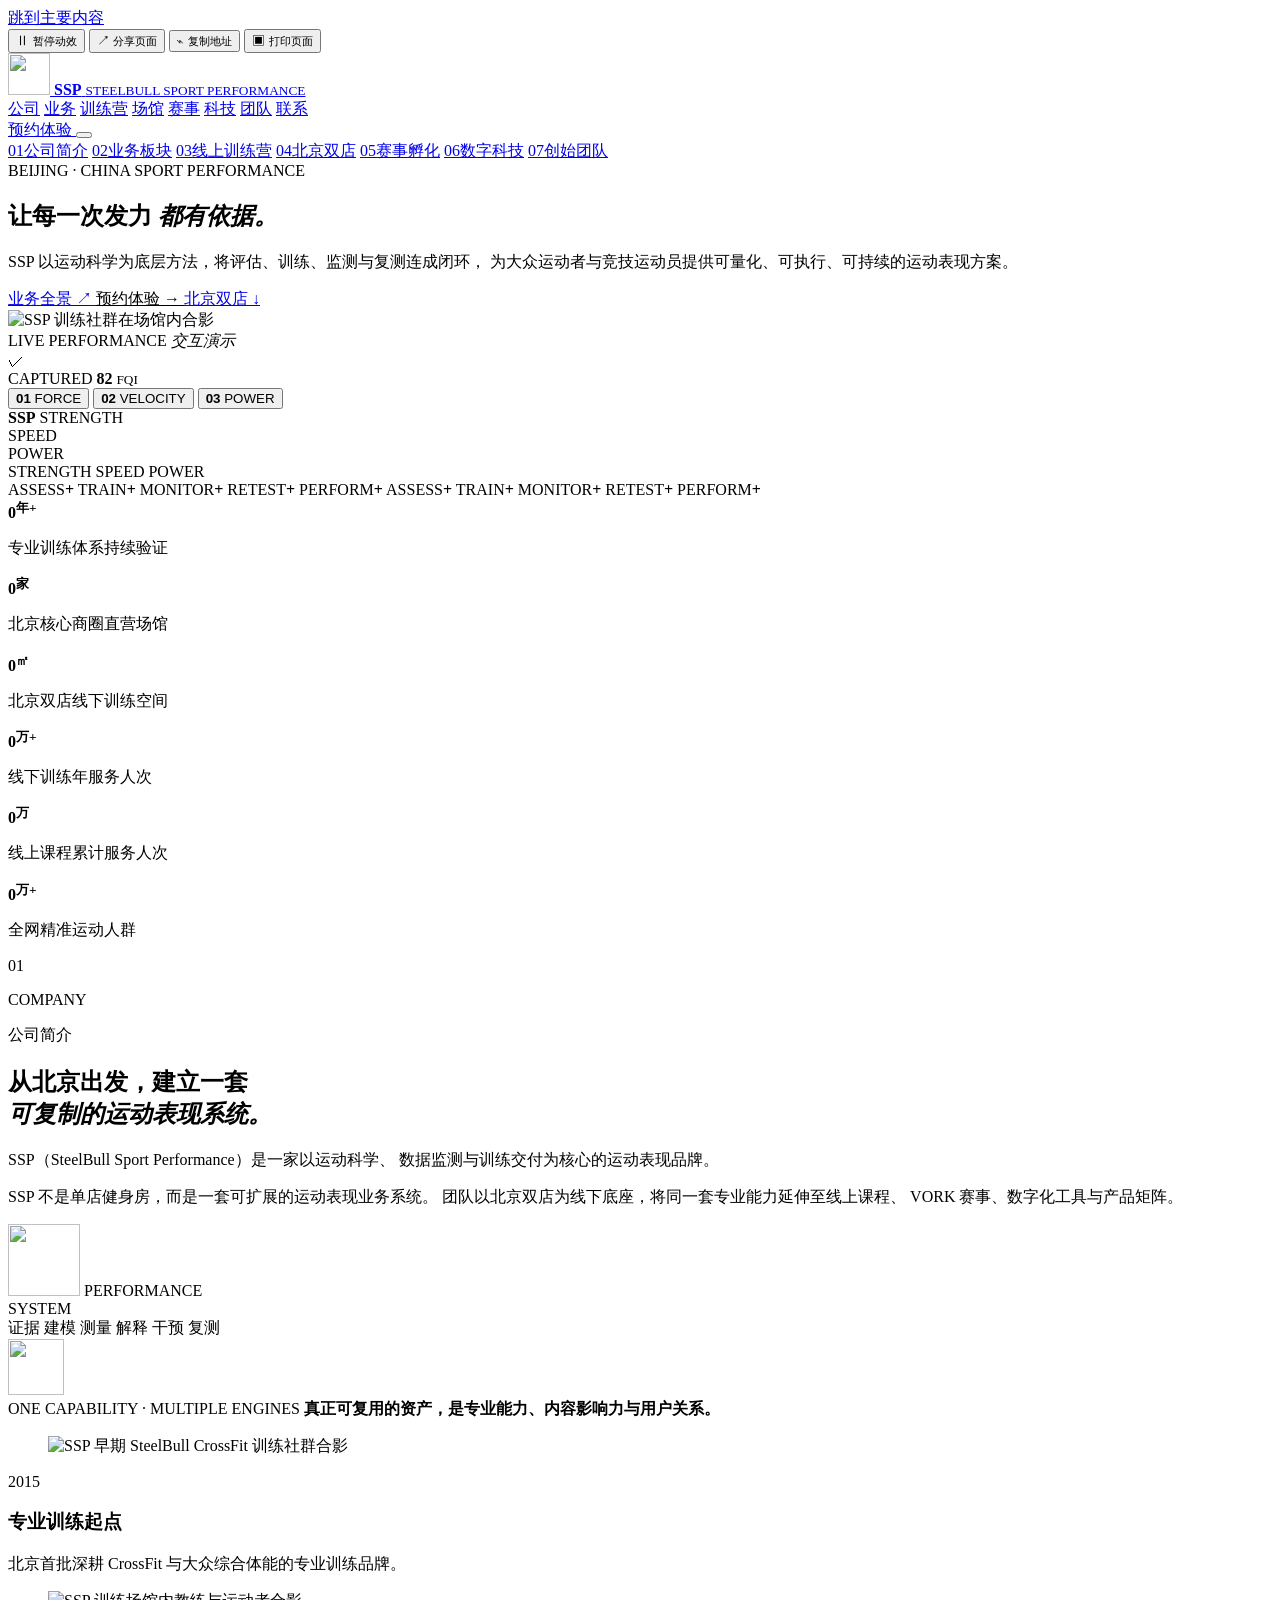
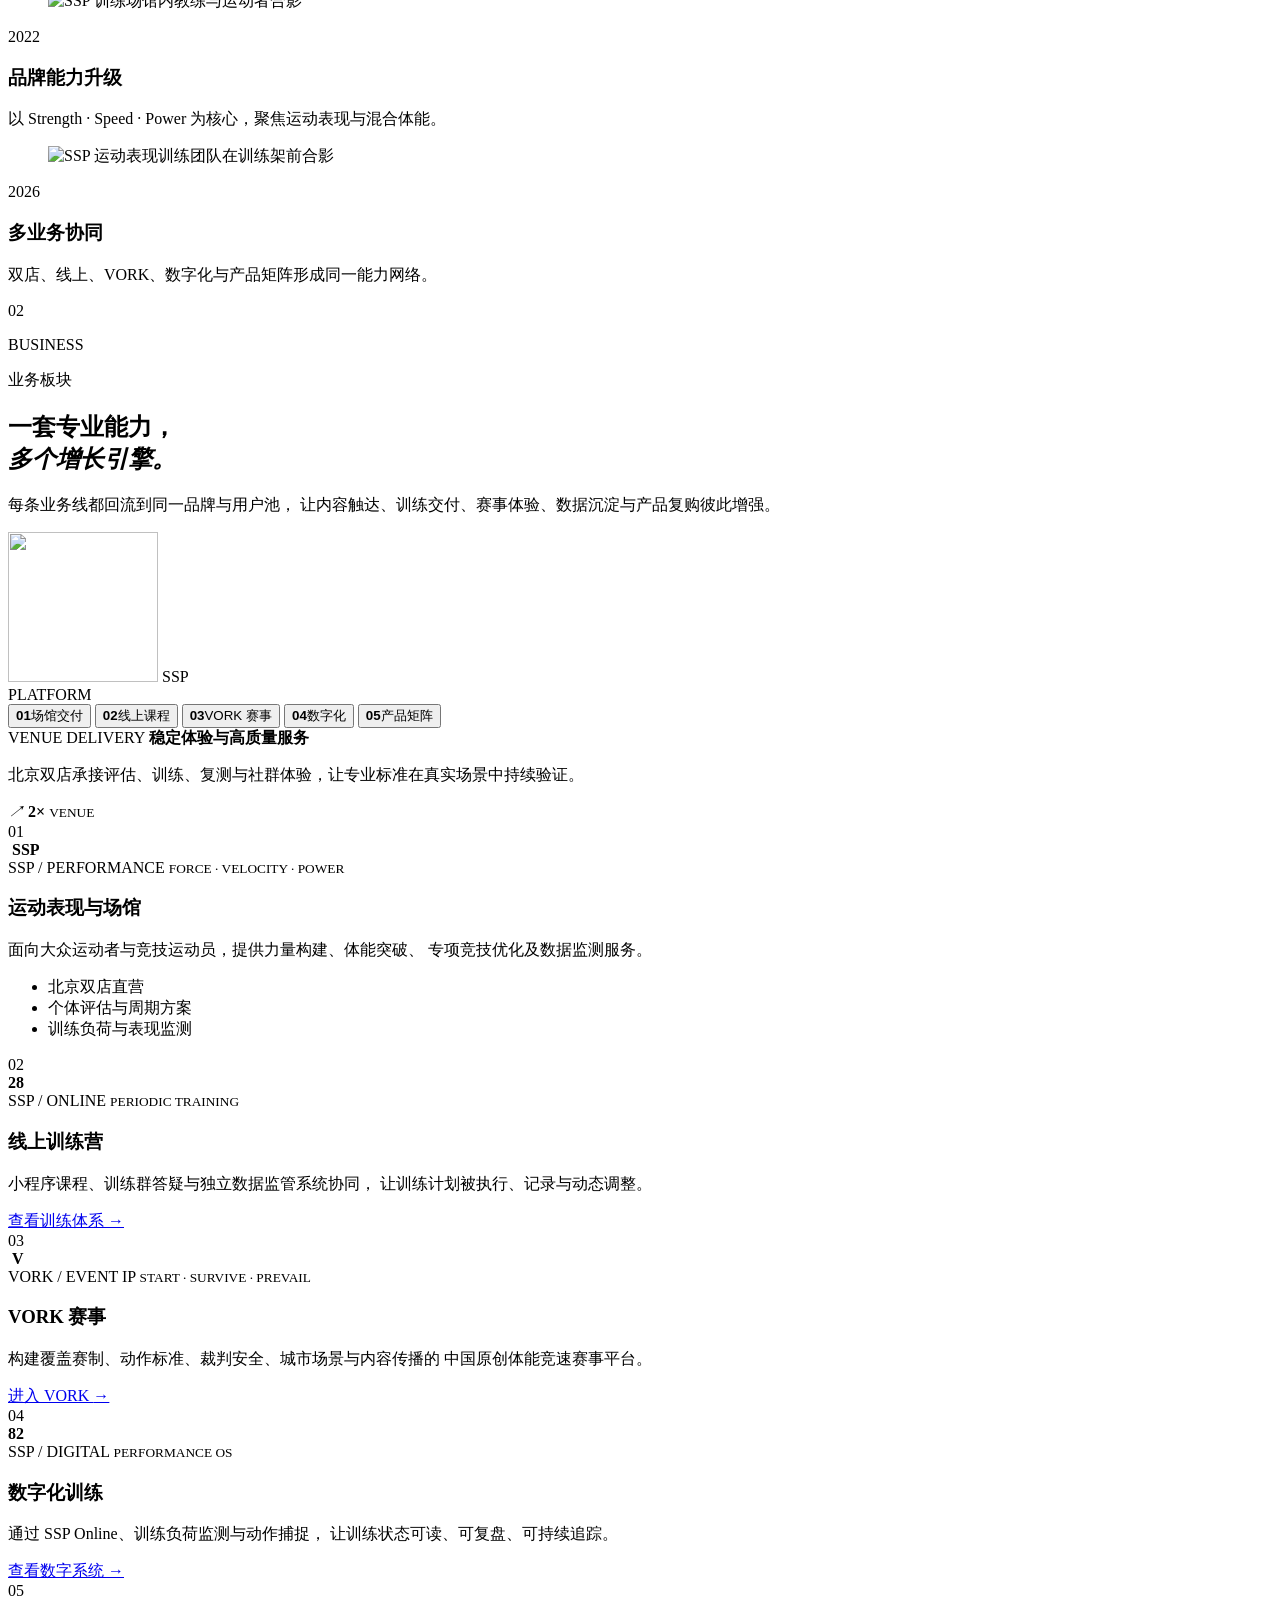
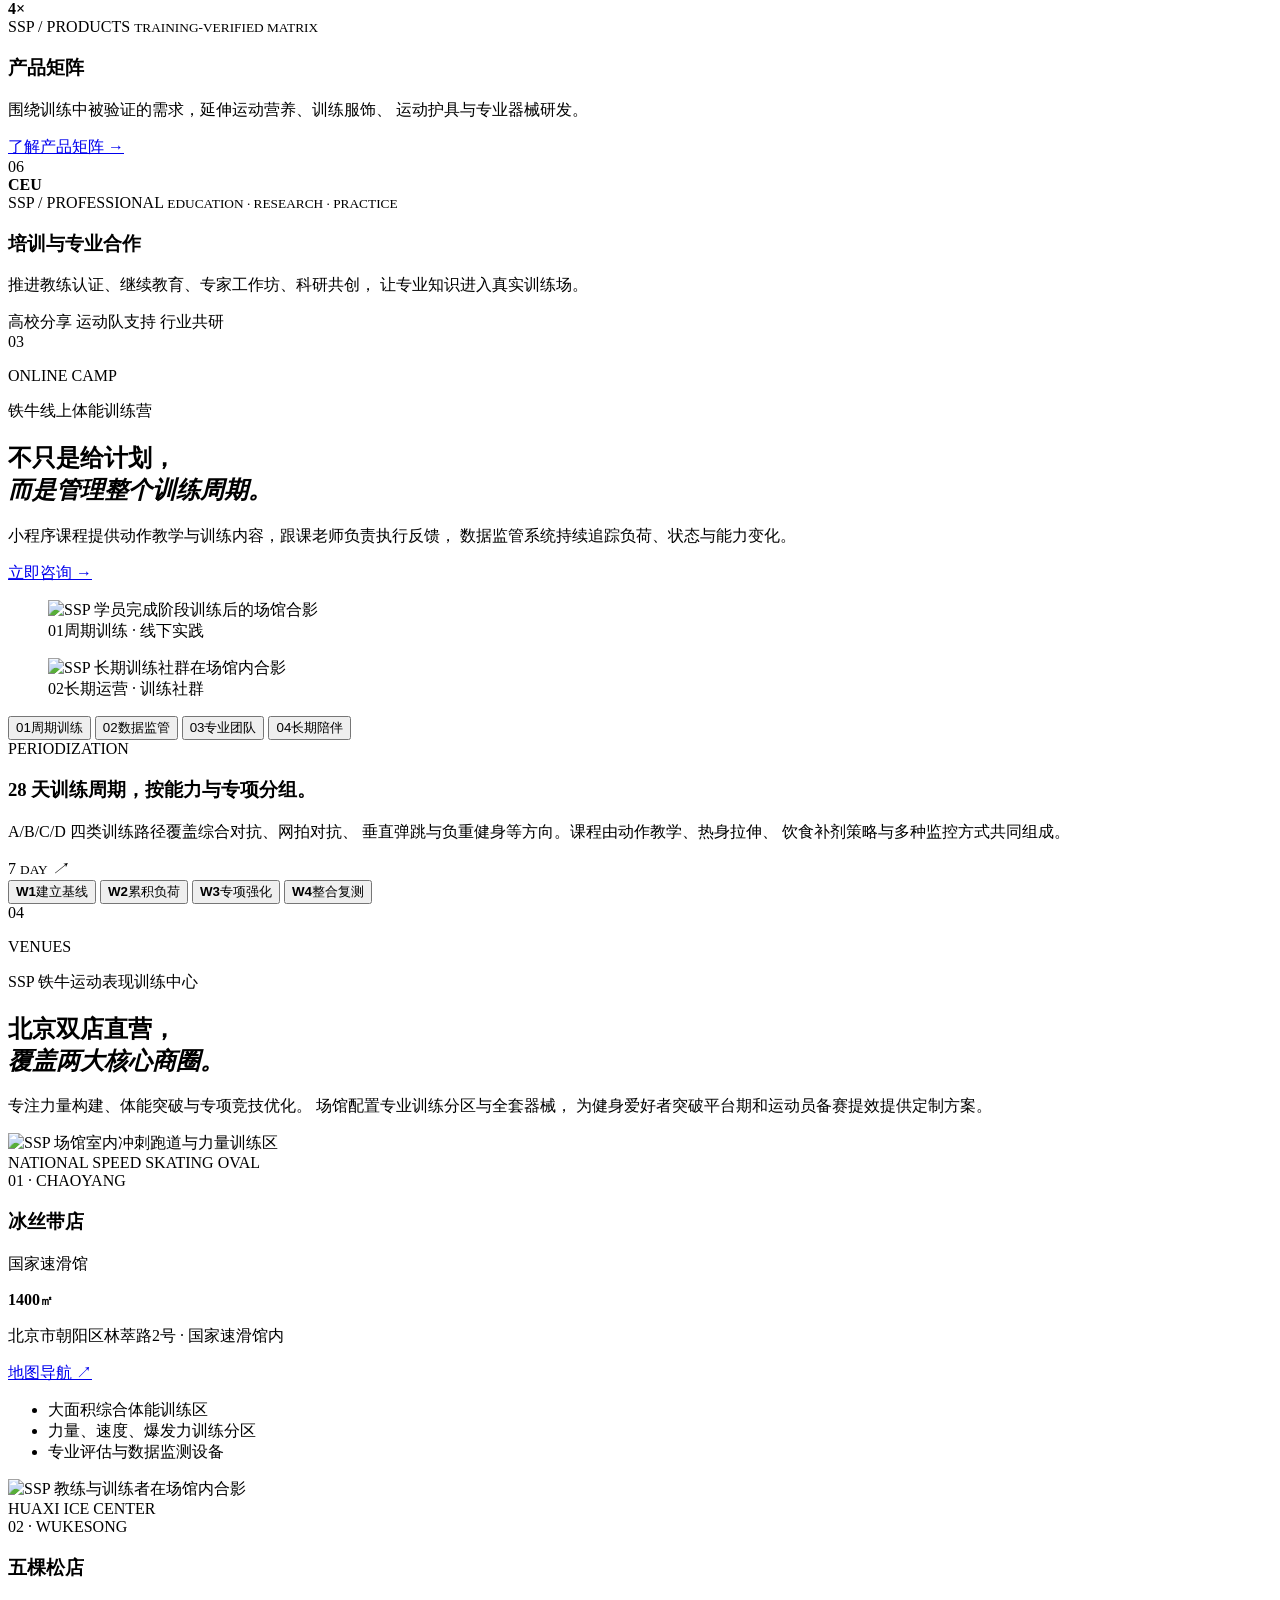
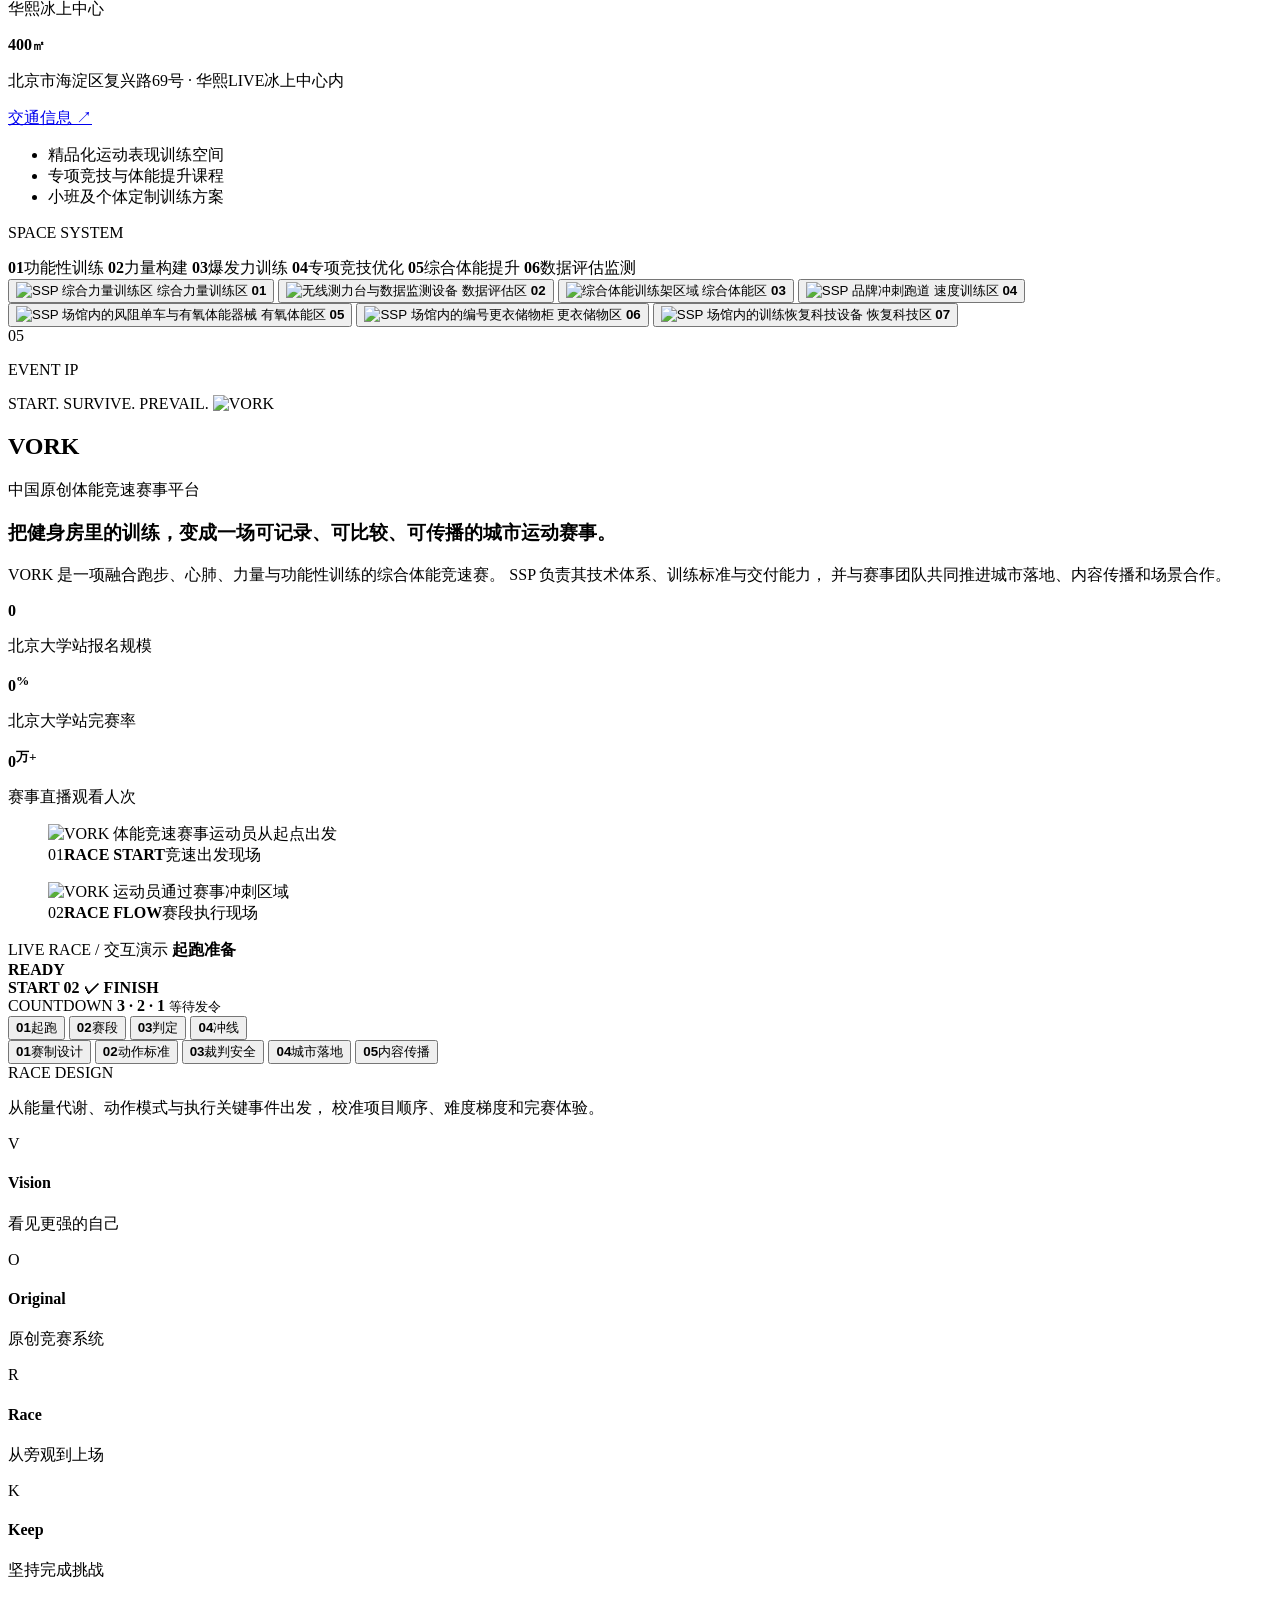
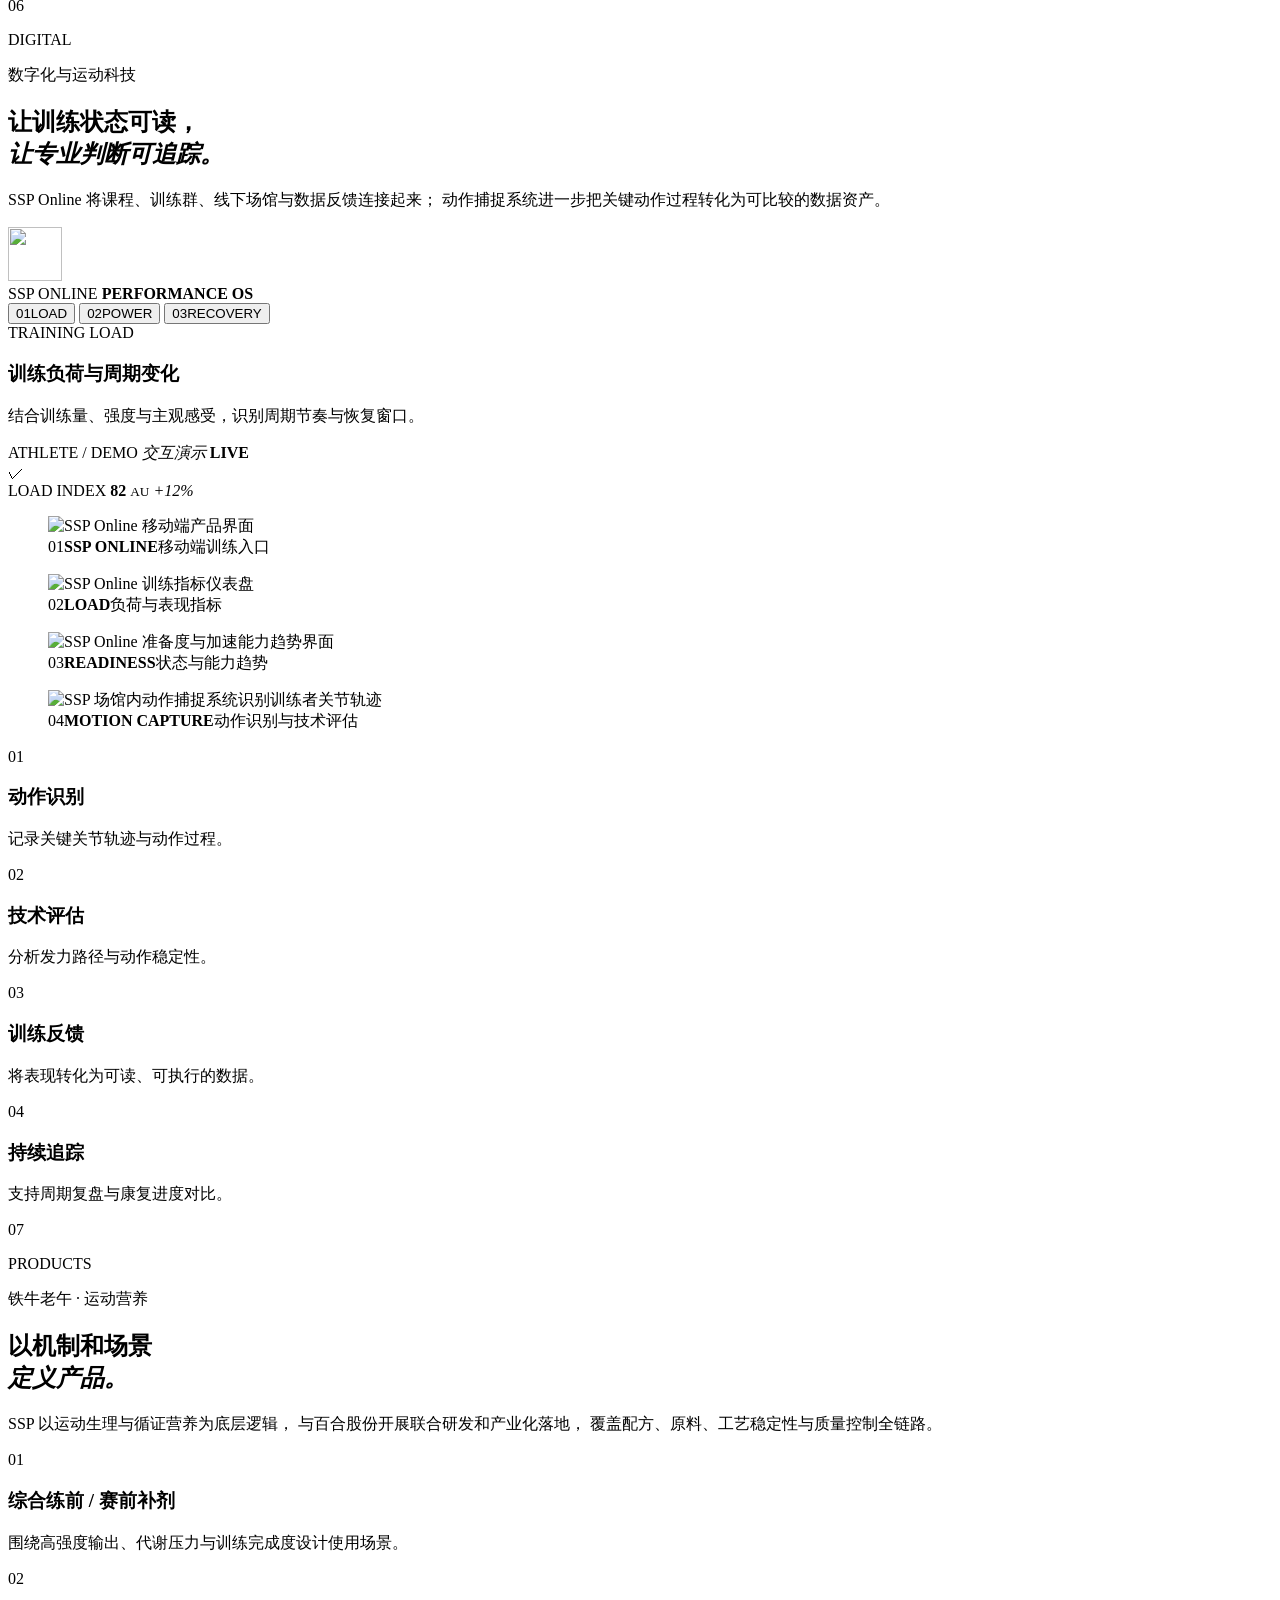
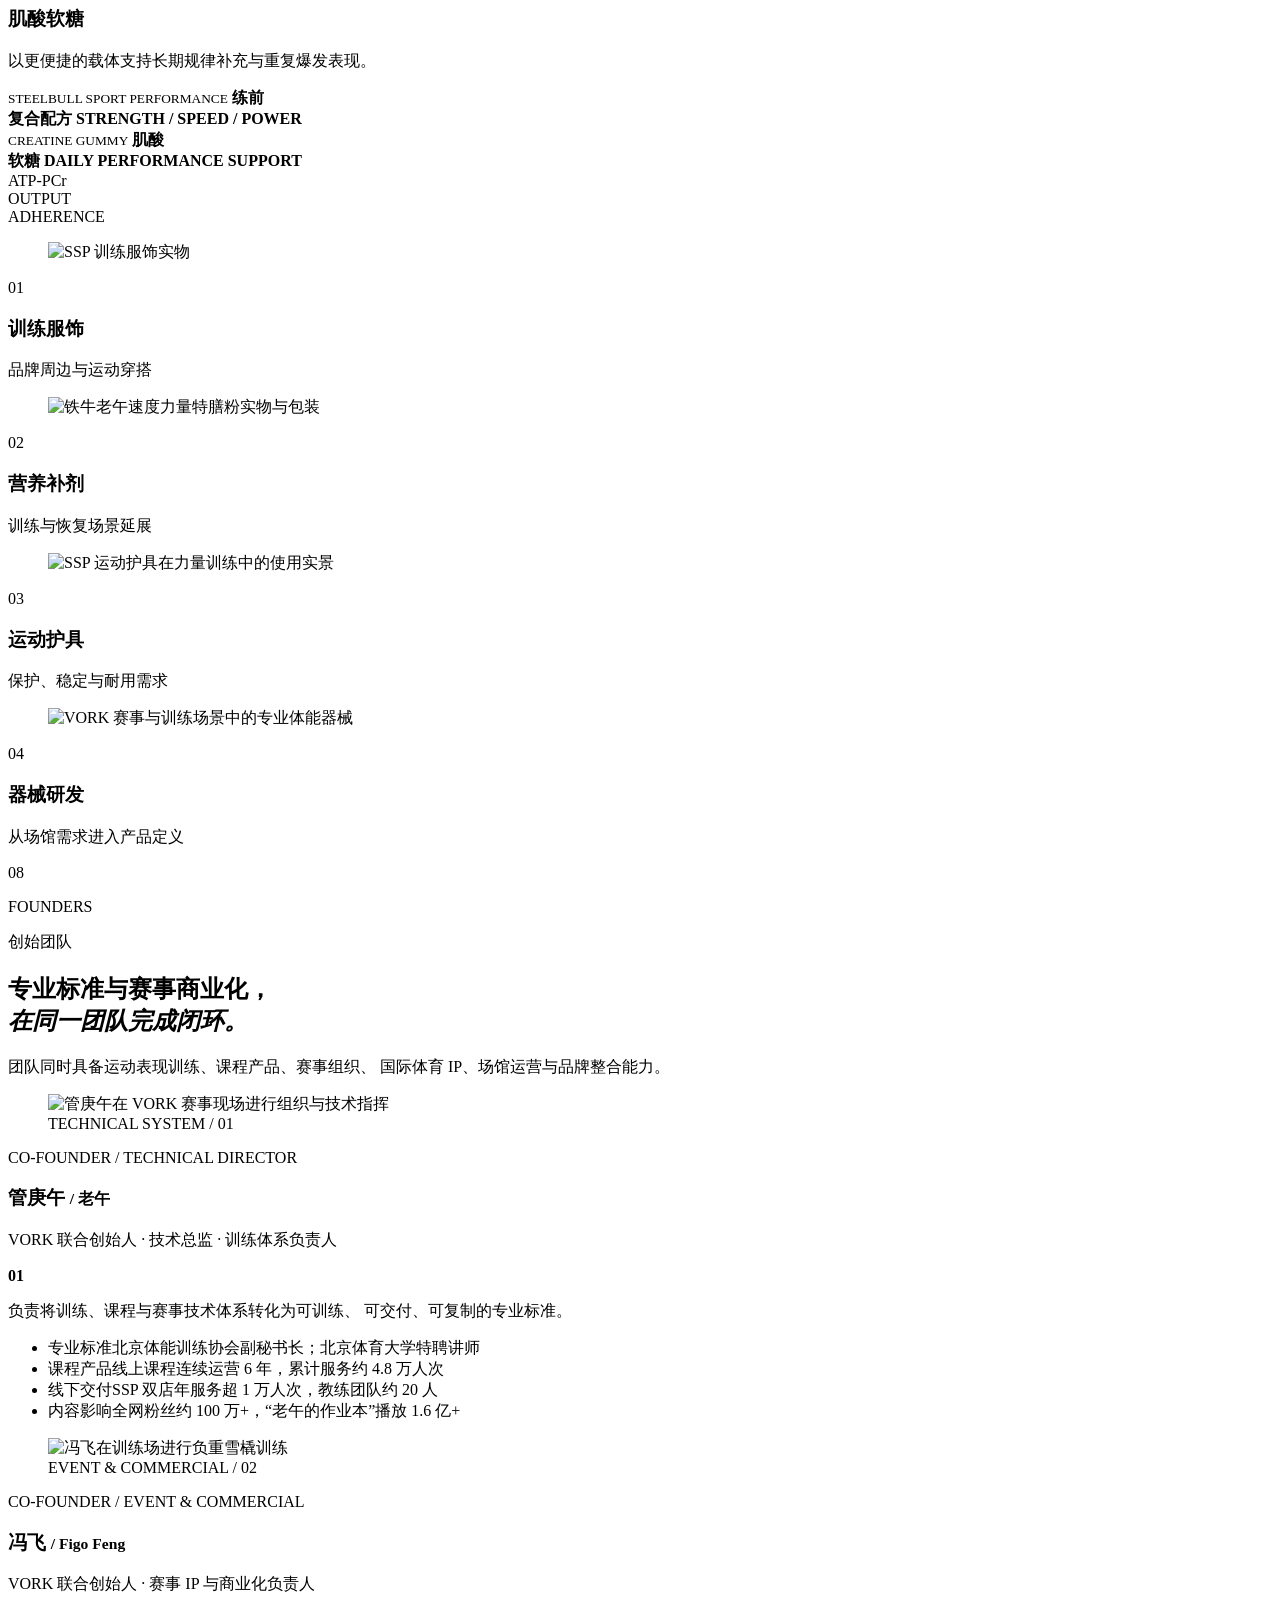
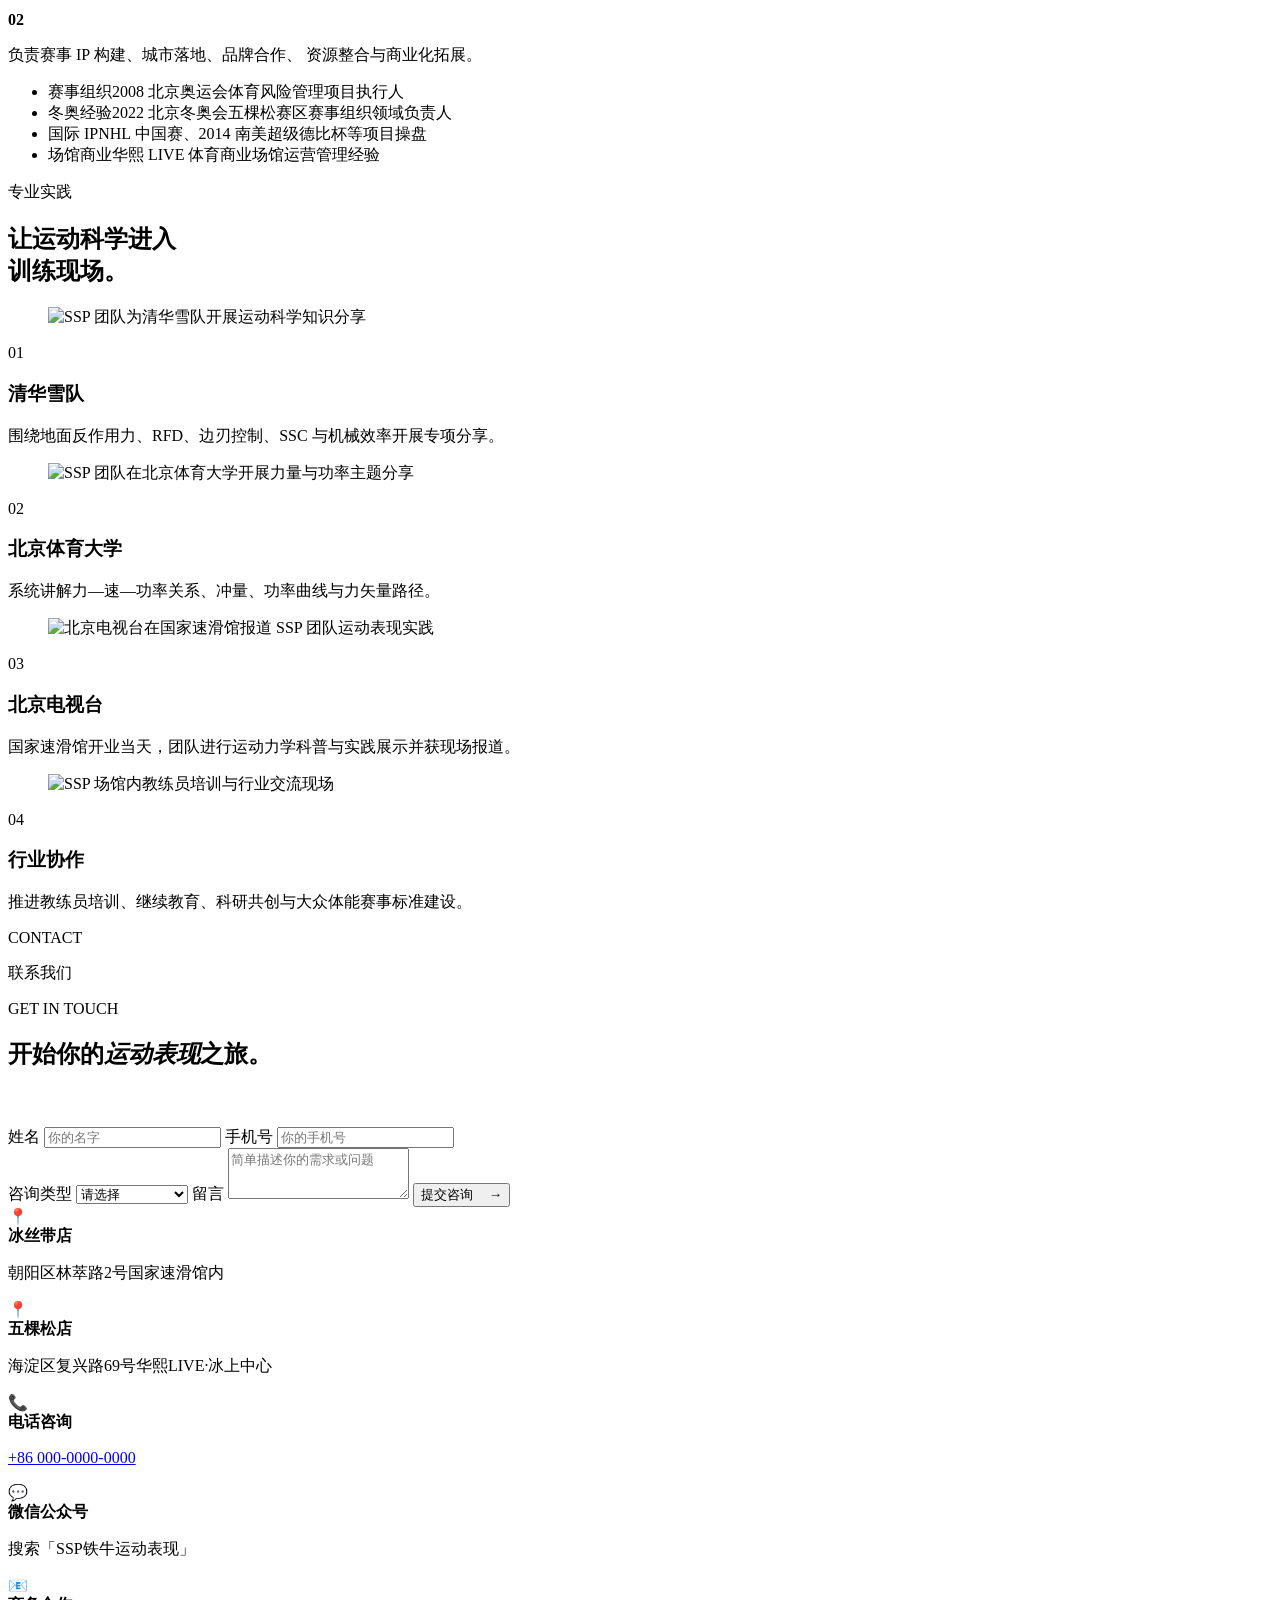
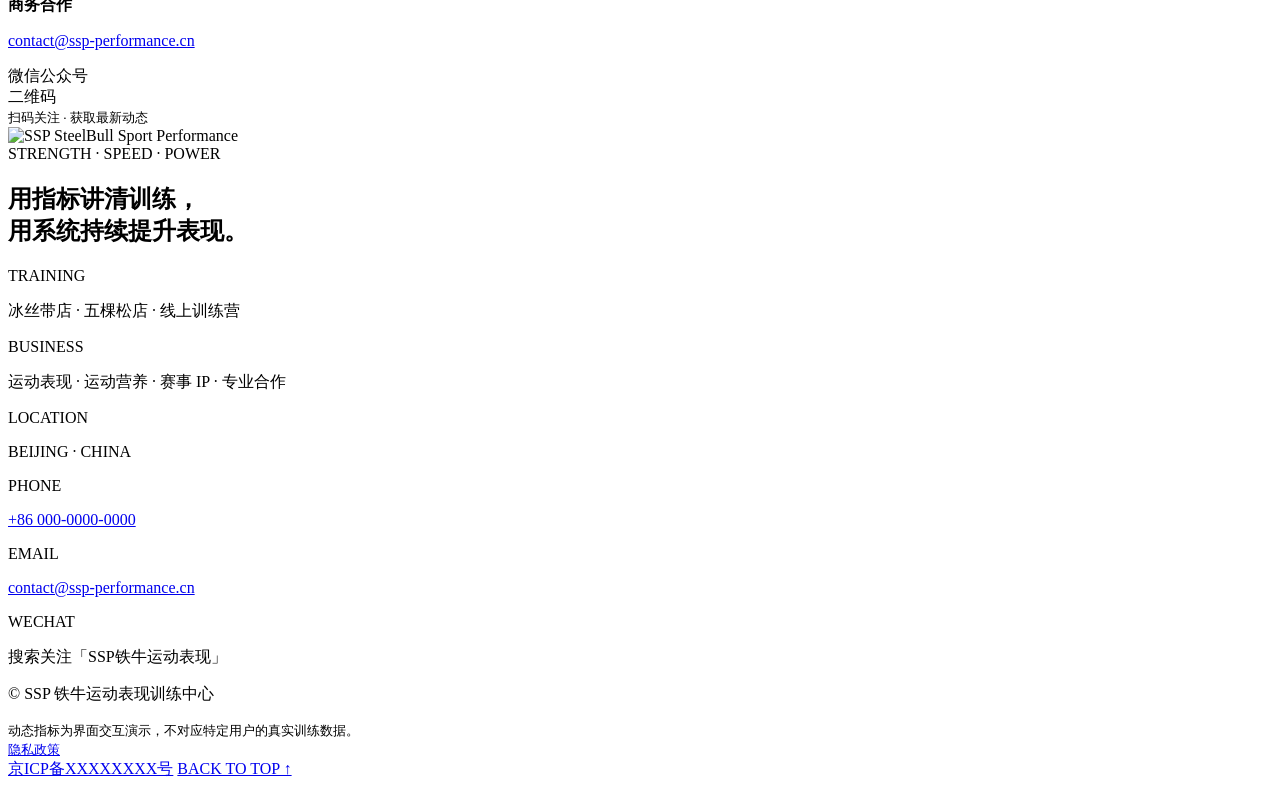
==== commit 23be81b4: "fix: use correct base path for GitHub Pages" ====
--- a/index.html
+++ b/index.html
@@ -27,13 +27,13 @@
       content="用指标讲清训练，用系统持续提升表现。"
     />
     <meta property="og:locale" content="zh_CN" />
-    <meta property="og:image" content="/assets/og-5zXVBcWq.png" />
+    <meta property="og:image" content="/ssp-website/assets/og-5zXVBcWq.png" />
     <meta property="og:image:type" content="image/png" />
     <meta property="og:image:width" content="1731" />
     <meta property="og:image:height" content="909" />
     <meta property="og:image:alt" content="SSP 让每一次发力，都有依据。" />
     <meta name="twitter:card" content="summary_large_image" />
-    <meta name="twitter:image" content="/assets/og-5zXVBcWq.png" />
+    <meta name="twitter:image" content="/ssp-website/assets/og-5zXVBcWq.png" />
     <link
       rel="canonical"
       href="https://ssp-performance-beijing.calvinchristian8635.chatgpt.site"
@@ -41,16 +41,16 @@
     <link
       rel="preload"
       as="image"
-      href="/assets/training-community-a-DpMaaEwJ.webp"
+      href="/ssp-website/assets/training-community-a-DpMaaEwJ.webp"
       type="image/webp"
     />
     <link
       rel="icon"
       type="image/png"
       sizes="32x32"
-      href="/assets/ssp-mark-official-primary-C9KUlkve.png"
+      href="/ssp-website/assets/ssp-mark-official-primary-C9KUlkve.png"
     />
-    <link rel="apple-touch-icon" href="/assets/ssp-mark-official-primary-C9KUlkve.png" />
+    <link rel="apple-touch-icon" href="/ssp-website/assets/ssp-mark-official-primary-C9KUlkve.png" />
     <noscript>
       <style>
         .reveal {
@@ -94,8 +94,8 @@
         ]
       }
     </script>
-    <script type="module" crossorigin src="/assets/index-DtmCuRXL.js"></script>
-    <link rel="stylesheet" crossorigin href="/assets/index-B2_wZClF.css">
+    <script type="module" crossorigin src="/ssp-website/assets/index-CoP9-vcp.js"></script>
+    <link rel="stylesheet" crossorigin href="/ssp-website/assets/index-BP0DR3bl.css">
   </head>
   <body>
     <a class="skip-link" href="#main">跳到主要内容</a>
@@ -125,7 +125,7 @@
     <header class="site-header" data-header>
       <a class="brand" href="#top" aria-label="SSP 首页">
         <img
-          src="/assets/ssp-mark-official-reversed-CSjIPDO2.png"
+          src="/ssp-website/assets/ssp-mark-official-reversed-CSjIPDO2.png"
           alt=""
           width="42"
           height="42"
@@ -214,7 +214,7 @@
         <div class="hero-visual" data-hero-visual>
           <div class="hero-photo-wrap">
             <img
-              src="/assets/training-community-a-DpMaaEwJ.webp"
+              src="/ssp-website/assets/training-community-a-DpMaaEwJ.webp"
               alt="SSP 训练社群在场馆内合影"
               width="1800"
               height="1200"
@@ -346,7 +346,7 @@
             <div class="method-system reveal" aria-label="SSP 方法闭环">
               <div class="method-center">
                 <img
-                  src="/assets/ssp-mark-official-primary-C9KUlkve.png"
+                  src="/ssp-website/assets/ssp-mark-official-primary-C9KUlkve.png"
                   alt=""
                   width="72"
                   height="72"
@@ -365,7 +365,7 @@
           </div>
           <div class="platform-thesis reveal">
             <img
-              src="/assets/ssp-mark-official-primary-C9KUlkve.png"
+              src="/ssp-website/assets/ssp-mark-official-primary-C9KUlkve.png"
               alt=""
               width="56"
               height="56"
@@ -379,7 +379,7 @@
             <article>
               <figure class="evolution-media">
                 <img
-                  src="/assets/evolution-2015-CPqB4xit.webp"
+                  src="/ssp-website/assets/evolution-2015-CPqB4xit.webp"
                   alt="SSP 早期 SteelBull CrossFit 训练社群合影"
                   width="1200"
                   height="620"
@@ -395,7 +395,7 @@
             <article>
               <figure class="evolution-media">
                 <img
-                  src="/assets/evolution-2022-1hyzY56G.webp"
+                  src="/ssp-website/assets/evolution-2022-1hyzY56G.webp"
                   alt="SSP 训练场馆内教练与运动者合影"
                   width="1200"
                   height="620"
@@ -411,7 +411,7 @@
             <article>
               <figure class="evolution-media">
                 <img
-                  src="/assets/evolution-2026-eODKfRli.webp"
+                  src="/ssp-website/assets/evolution-2026-eODKfRli.webp"
                   alt="SSP 运动表现训练团队在训练架前合影"
                   width="1200"
                   height="620"
@@ -453,7 +453,7 @@
               <div class="platform-core-orbit orbit-outer"></div>
               <div class="platform-core-orbit orbit-inner"></div>
               <img
-                src="/assets/ssp-mark-official-reversed-CSjIPDO2.png"
+                src="/ssp-website/assets/ssp-mark-official-reversed-CSjIPDO2.png"
                 alt=""
                 width="150"
                 height="150"
@@ -494,7 +494,7 @@
               <span class="card-no">01</span>
               <div class="module-identity module-performance" aria-hidden="true">
                 <div class="module-glyph">
-                  <img src="/assets/ssp-mark-official-reversed-CSjIPDO2.png" alt="" />
+                  <img src="/ssp-website/assets/ssp-mark-official-reversed-CSjIPDO2.png" alt="" />
                   <span></span><i></i><b>SSP</b>
                 </div>
                 <div class="module-meta">
@@ -537,7 +537,7 @@
               <span class="card-no">03</span>
               <div class="module-identity module-vork" aria-hidden="true">
                 <div class="module-glyph">
-                  <img src="/assets/vork-logo-BP-L4bTp.png" alt="" />
+                  <img src="/ssp-website/assets/vork-logo-BP-L4bTp.png" alt="" />
                   <span></span><i></i><b>V</b>
                 </div>
                 <div class="module-meta">
@@ -645,7 +645,7 @@
           <div class="camp-source-grid reveal" aria-label="SSP 训练营实景">
             <figure>
               <img
-                src="/assets/camp-cohort-Dnc4FilI.webp"
+                src="/ssp-website/assets/camp-cohort-Dnc4FilI.webp"
                 alt="SSP 学员完成阶段训练后的场馆合影"
                 width="1600"
                 height="1000"
@@ -655,7 +655,7 @@
             </figure>
             <figure>
               <img
-                src="/assets/camp-community-CLvjNgP6.webp"
+                src="/ssp-website/assets/camp-community-CLvjNgP6.webp"
                 alt="SSP 长期训练社群在场馆内合影"
                 width="1600"
                 height="1000"
@@ -862,7 +862,7 @@
             <article class="venue-card venue-card-primary reveal">
               <div class="venue-card-image">
                 <img
-                  src="/assets/venue-sprint-lane-Czfvh17U.webp"
+                  src="/ssp-website/assets/venue-sprint-lane-Czfvh17U.webp"
                   alt="SSP 场馆室内冲刺跑道与力量训练区"
                   width="980"
                   height="600"
@@ -900,7 +900,7 @@
             <article class="venue-card reveal">
               <div class="venue-card-image">
                 <img
-                  src="/assets/training-community-b-vF1nmim1.webp"
+                  src="/ssp-website/assets/training-community-b-vF1nmim1.webp"
                   alt="SSP 教练与训练者在场馆内合影"
                   width="1800"
                   height="1200"
@@ -956,7 +956,7 @@
               data-gallery-caption="SSP 综合力量训练区"
             >
               <img
-                src="/assets/venue-training-floor-BIyMWoKn.webp"
+                src="/ssp-website/assets/venue-training-floor-BIyMWoKn.webp"
                 alt="SSP 综合力量训练区"
                 width="1020"
                 height="605"
@@ -971,7 +971,7 @@
               data-gallery-caption="无线测力台与数据监测设备"
             >
               <img
-                src="/assets/venue-force-platform-CMatWx9e.webp"
+                src="/ssp-website/assets/venue-force-platform-CMatWx9e.webp"
                 alt="无线测力台与数据监测设备"
                 width="920"
                 height="615"
@@ -986,7 +986,7 @@
               data-gallery-caption="综合体能训练架区域"
             >
               <img
-                src="/assets/venue-rig-zone-0fmkwNlK.webp"
+                src="/ssp-website/assets/venue-rig-zone-0fmkwNlK.webp"
                 alt="综合体能训练架区域"
                 width="950"
                 height="615"
@@ -1001,7 +1001,7 @@
               data-gallery-caption="SSP 品牌冲刺跑道"
             >
               <img
-                src="/assets/venue-brand-track-B4nwKgNW.webp"
+                src="/ssp-website/assets/venue-brand-track-B4nwKgNW.webp"
                 alt="SSP 品牌冲刺跑道"
                 width="1020"
                 height="600"
@@ -1016,7 +1016,7 @@
               data-gallery-caption="SSP 有氧体能器械区"
             >
               <img
-                src="/assets/venue-conditioning-scB37qrQ.webp"
+                src="/ssp-website/assets/venue-conditioning-scB37qrQ.webp"
                 alt="SSP 场馆内的风阻单车与有氧体能器械"
                 width="876"
                 height="576"
@@ -1031,7 +1031,7 @@
               data-gallery-caption="SSP 场馆更衣储物空间"
             >
               <img
-                src="/assets/venue-lockers-iJWWYlP2.webp"
+                src="/ssp-website/assets/venue-lockers-iJWWYlP2.webp"
                 alt="SSP 场馆内的编号更衣储物柜"
                 width="932"
                 height="543"
@@ -1046,7 +1046,7 @@
               data-gallery-caption="SSP 训练恢复科技设备"
             >
               <img
-                src="/assets/venue-recovery-tech-DnQdPQmj.webp"
+                src="/ssp-website/assets/venue-recovery-tech-DnQdPQmj.webp"
                 alt="SSP 场馆内的训练恢复科技设备"
                 width="904"
                 height="575"
@@ -1069,7 +1069,7 @@
             <span>START. SURVIVE. PREVAIL.</span>
             <img
               class="vork-logo"
-              src="/assets/vork-logo-BP-L4bTp.png"
+              src="/ssp-website/assets/vork-logo-BP-L4bTp.png"
               alt="VORK"
               width="960"
               height="152"
@@ -1103,7 +1103,7 @@
           <div class="vork-photo-strip reveal" aria-label="VORK 赛事现场">
             <figure>
               <img
-                src="/assets/vork-race-start-ILIRNmr2.webp"
+                src="/ssp-website/assets/vork-race-start-ILIRNmr2.webp"
                 alt="VORK 体能竞速赛事运动员从起点出发"
                 width="1200"
                 height="900"
@@ -1113,7 +1113,7 @@
             </figure>
             <figure>
               <img
-                src="/assets/vork-runner-Dv_CcjNO.webp"
+                src="/ssp-website/assets/vork-runner-Dv_CcjNO.webp"
                 alt="VORK 运动员通过赛事冲刺区域"
                 width="1200"
                 height="900"
@@ -1243,7 +1243,7 @@
           <div class="digital-stage reveal">
             <div class="digital-copy">
               <div class="digital-brand">
-                <img src="/assets/ssp-mark-official-reversed-CSjIPDO2.png" alt="" width="54" height="54" />
+                <img src="/ssp-website/assets/ssp-mark-official-reversed-CSjIPDO2.png" alt="" width="54" height="54" />
                 <div>
                   <span>SSP ONLINE</span>
                   <strong>PERFORMANCE OS</strong>
@@ -1321,7 +1321,7 @@
           <div class="digital-source-grid reveal" aria-label="SSP 数字化产品实景">
             <figure class="digital-source-item digital-source-tall">
               <img
-                src="/assets/digital-online-DQB5-Nys.webp"
+                src="/ssp-website/assets/digital-online-DQB5-Nys.webp"
                 alt="SSP Online 移动端产品界面"
                 width="720"
                 height="1280"
@@ -1332,7 +1332,7 @@
             <div class="digital-source-stack">
               <figure class="digital-source-item">
                 <img
-                  src="/assets/digital-dashboard-DjSD9_3n.webp"
+                  src="/ssp-website/assets/digital-dashboard-DjSD9_3n.webp"
                   alt="SSP Online 训练指标仪表盘"
                   width="1400"
                   height="752"
@@ -1342,7 +1342,7 @@
               </figure>
               <figure class="digital-source-item">
                 <img
-                  src="/assets/digital-readiness-CK3htYdZ.webp"
+                  src="/ssp-website/assets/digital-readiness-CK3htYdZ.webp"
                   alt="SSP Online 准备度与加速能力趋势界面"
                   width="1400"
                   height="752"
@@ -1353,7 +1353,7 @@
             </div>
             <figure class="digital-source-item digital-source-motion">
               <img
-                src="/assets/digital-motion-capture-BbEH_9gV.webp"
+                src="/ssp-website/assets/digital-motion-capture-BbEH_9gV.webp"
                 alt="SSP 场馆内动作捕捉系统识别训练者关节轨迹"
                 width="1400"
                 height="810"
@@ -1444,7 +1444,7 @@
             <article>
               <figure class="product-photo">
                 <img
-                  src="/assets/product-apparel-C_RlZwKI.webp"
+                  src="/ssp-website/assets/product-apparel-C_RlZwKI.webp"
                   alt="SSP 训练服饰实物"
                   width="760"
                   height="760"
@@ -1456,7 +1456,7 @@
             <article>
               <figure class="product-photo">
                 <img
-                  src="/assets/product-supplement-DAn-QUtJ.webp"
+                  src="/ssp-website/assets/product-supplement-DAn-QUtJ.webp"
                   alt="铁牛老午速度力量特膳粉实物与包装"
                   width="760"
                   height="760"
@@ -1468,7 +1468,7 @@
             <article>
               <figure class="product-photo">
                 <img
-                  src="/assets/product-support-CwSv_Q0u.webp"
+                  src="/ssp-website/assets/product-support-CwSv_Q0u.webp"
                   alt="SSP 运动护具在力量训练中的使用实景"
                   width="760"
                   height="760"
@@ -1480,7 +1480,7 @@
             <article>
               <figure class="product-photo">
                 <img
-                  src="/assets/product-equipment-CboVOzqT.webp"
+                  src="/ssp-website/assets/product-equipment-CboVOzqT.webp"
                   alt="VORK 赛事与训练场景中的专业体能器械"
                   width="760"
                   height="760"
@@ -1517,7 +1517,7 @@
             <article class="founder-card reveal">
               <figure class="founder-portrait">
                 <img
-                  src="/assets/founder-guan-gengwu-E6crFKtb.webp"
+                  src="/ssp-website/assets/founder-guan-gengwu-E6crFKtb.webp"
                   alt="管庚午在 VORK 赛事现场进行组织与技术指挥"
                   width="1000"
                   height="1200"
@@ -1548,7 +1548,7 @@
             <article class="founder-card founder-card-dark reveal">
               <figure class="founder-portrait">
                 <img
-                  src="/assets/founder-feng-fei-DXpKy1n2.webp"
+                  src="/ssp-website/assets/founder-feng-fei-DXpKy1n2.webp"
                   alt="冯飞在训练场进行负重雪橇训练"
                   width="1000"
                   height="1200"
@@ -1590,7 +1590,7 @@
           <article class="reveal">
             <figure>
               <img
-                src="/assets/evidence-qinghua-BCNqQxDx.webp"
+                src="/ssp-website/assets/evidence-qinghua-BCNqQxDx.webp"
                 alt="SSP 团队为清华雪队开展运动科学知识分享"
                 width="1200"
                 height="800"
@@ -1602,7 +1602,7 @@
           <article class="reveal">
             <figure>
               <img
-                src="/assets/evidence-bsu-oPAb9EjQ.webp"
+                src="/ssp-website/assets/evidence-bsu-oPAb9EjQ.webp"
                 alt="SSP 团队在北京体育大学开展力量与功率主题分享"
                 width="1200"
                 height="800"
@@ -1614,7 +1614,7 @@
           <article class="reveal">
             <figure>
               <img
-                src="/assets/evidence-btv-CLEU_mJv.webp"
+                src="/ssp-website/assets/evidence-btv-CLEU_mJv.webp"
                 alt="北京电视台在国家速滑馆报道 SSP 团队运动表现实践"
                 width="1200"
                 height="800"
@@ -1626,7 +1626,7 @@
           <article class="reveal">
             <figure>
               <img
-                src="/assets/evidence-industry-DgjX5wg7.webp"
+                src="/ssp-website/assets/evidence-industry-DgjX5wg7.webp"
                 alt="SSP 场馆内教练员培训与行业交流现场"
                 width="1200"
                 height="800"
@@ -1734,7 +1734,7 @@
     <footer class="site-footer">
       <div class="footer-mark">
         <img
-          src="/assets/ssp-logo-official-reversed-DoK67Gop.png"
+          src="/ssp-website/assets/ssp-logo-official-reversed-DoK67Gop.png"
           alt="SSP SteelBull Sport Performance"
           width="320"
           height="390"
